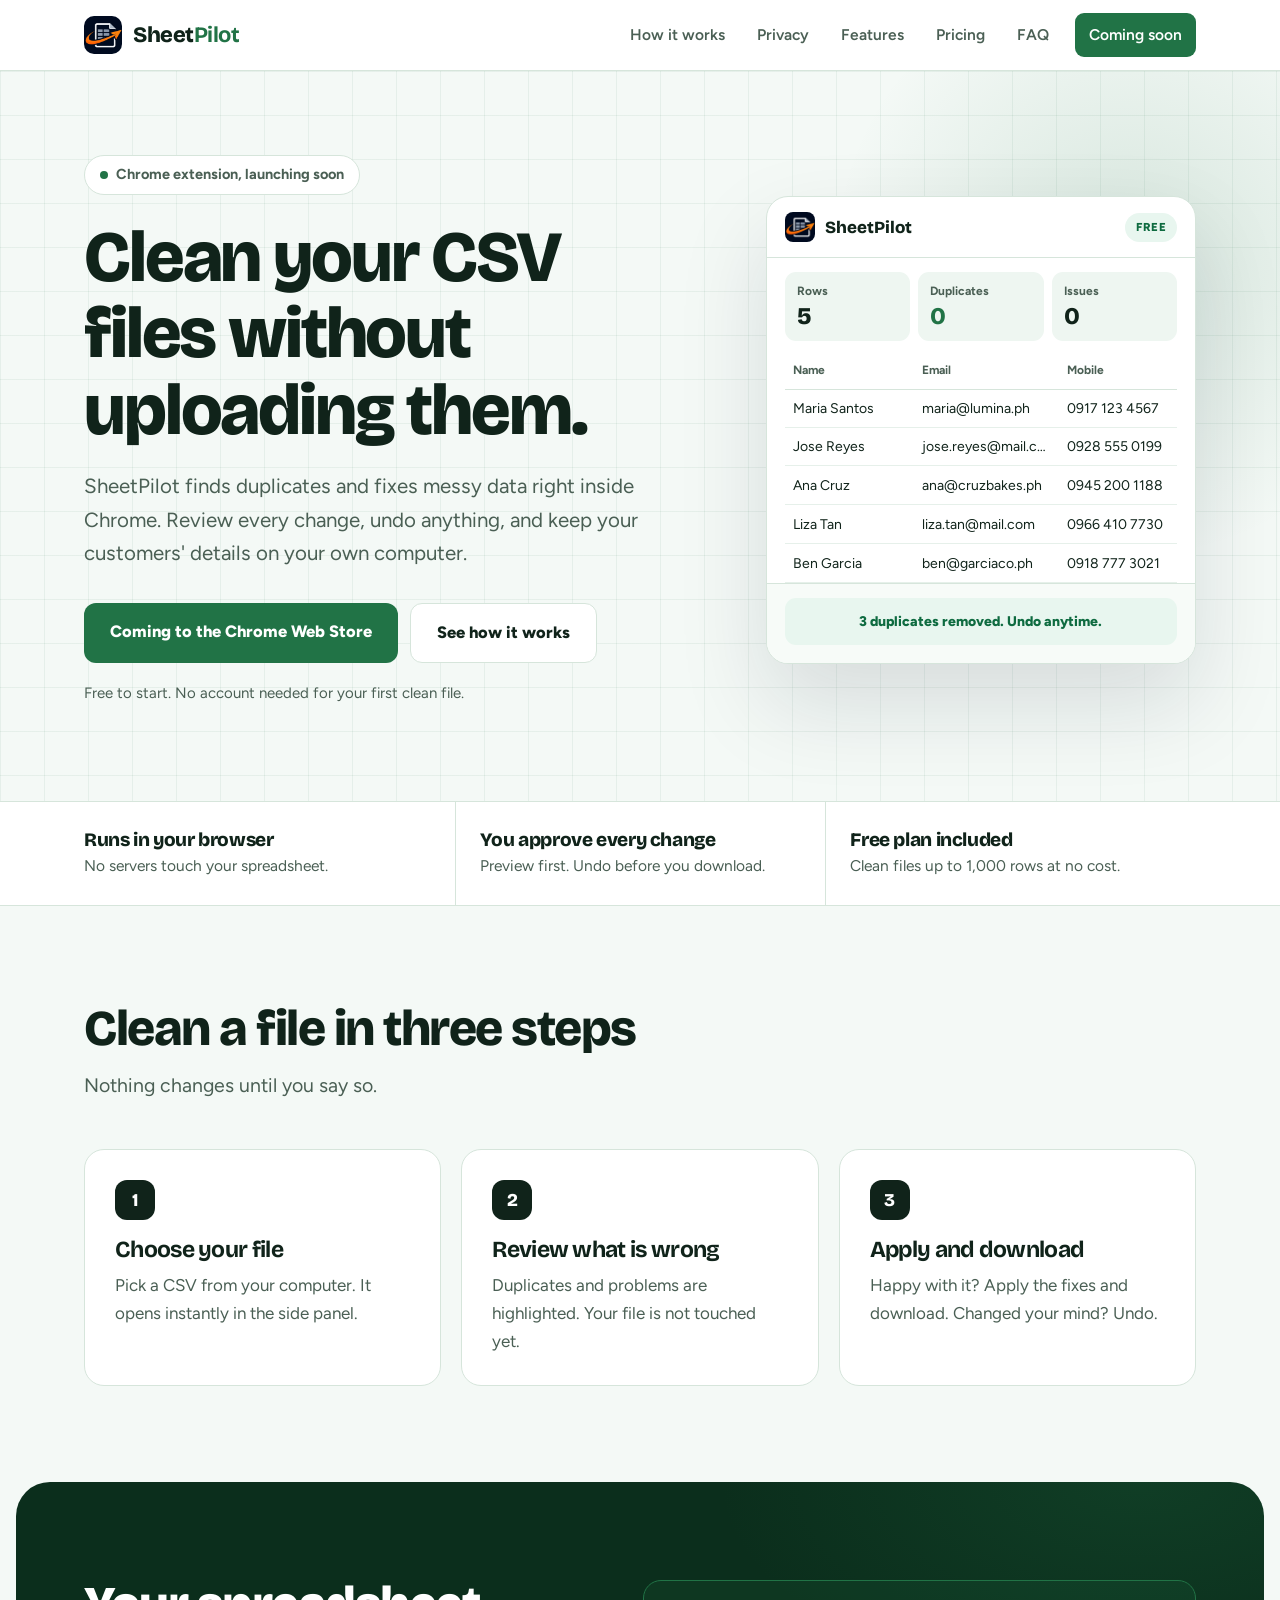
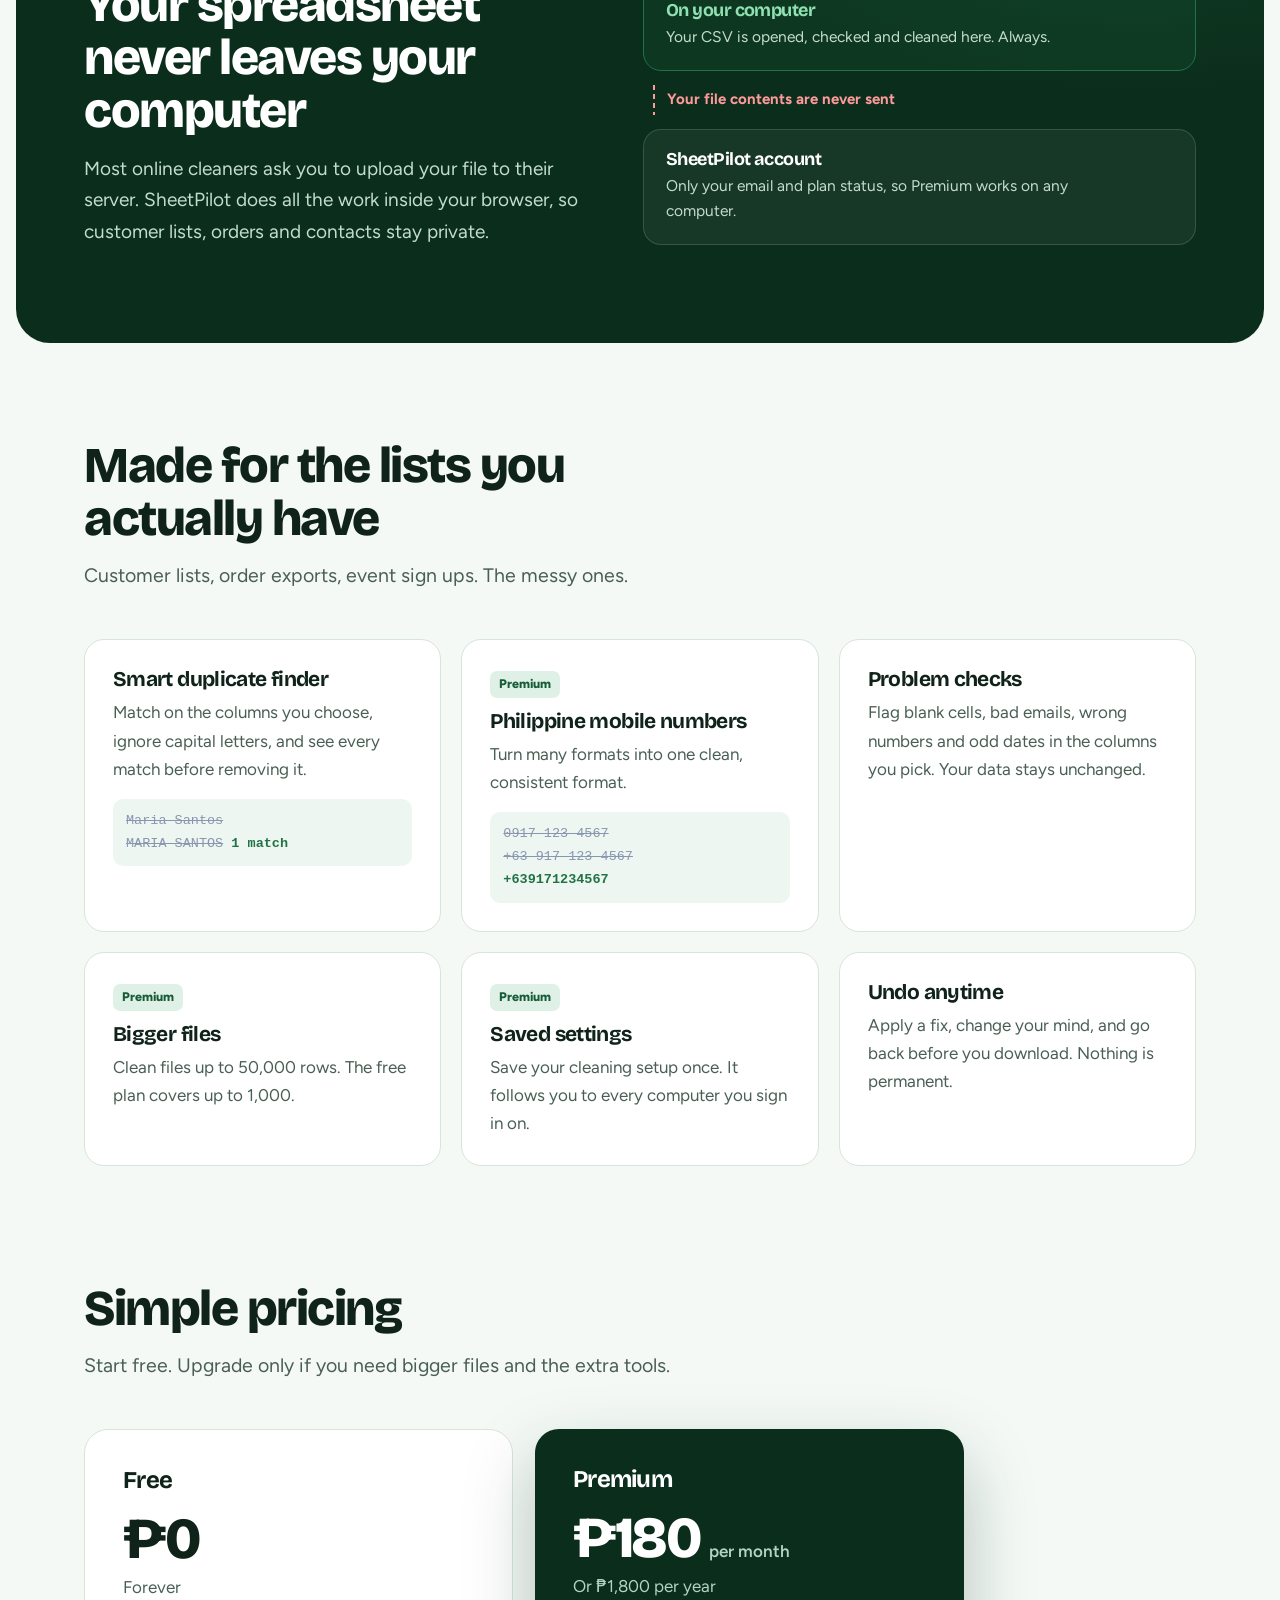
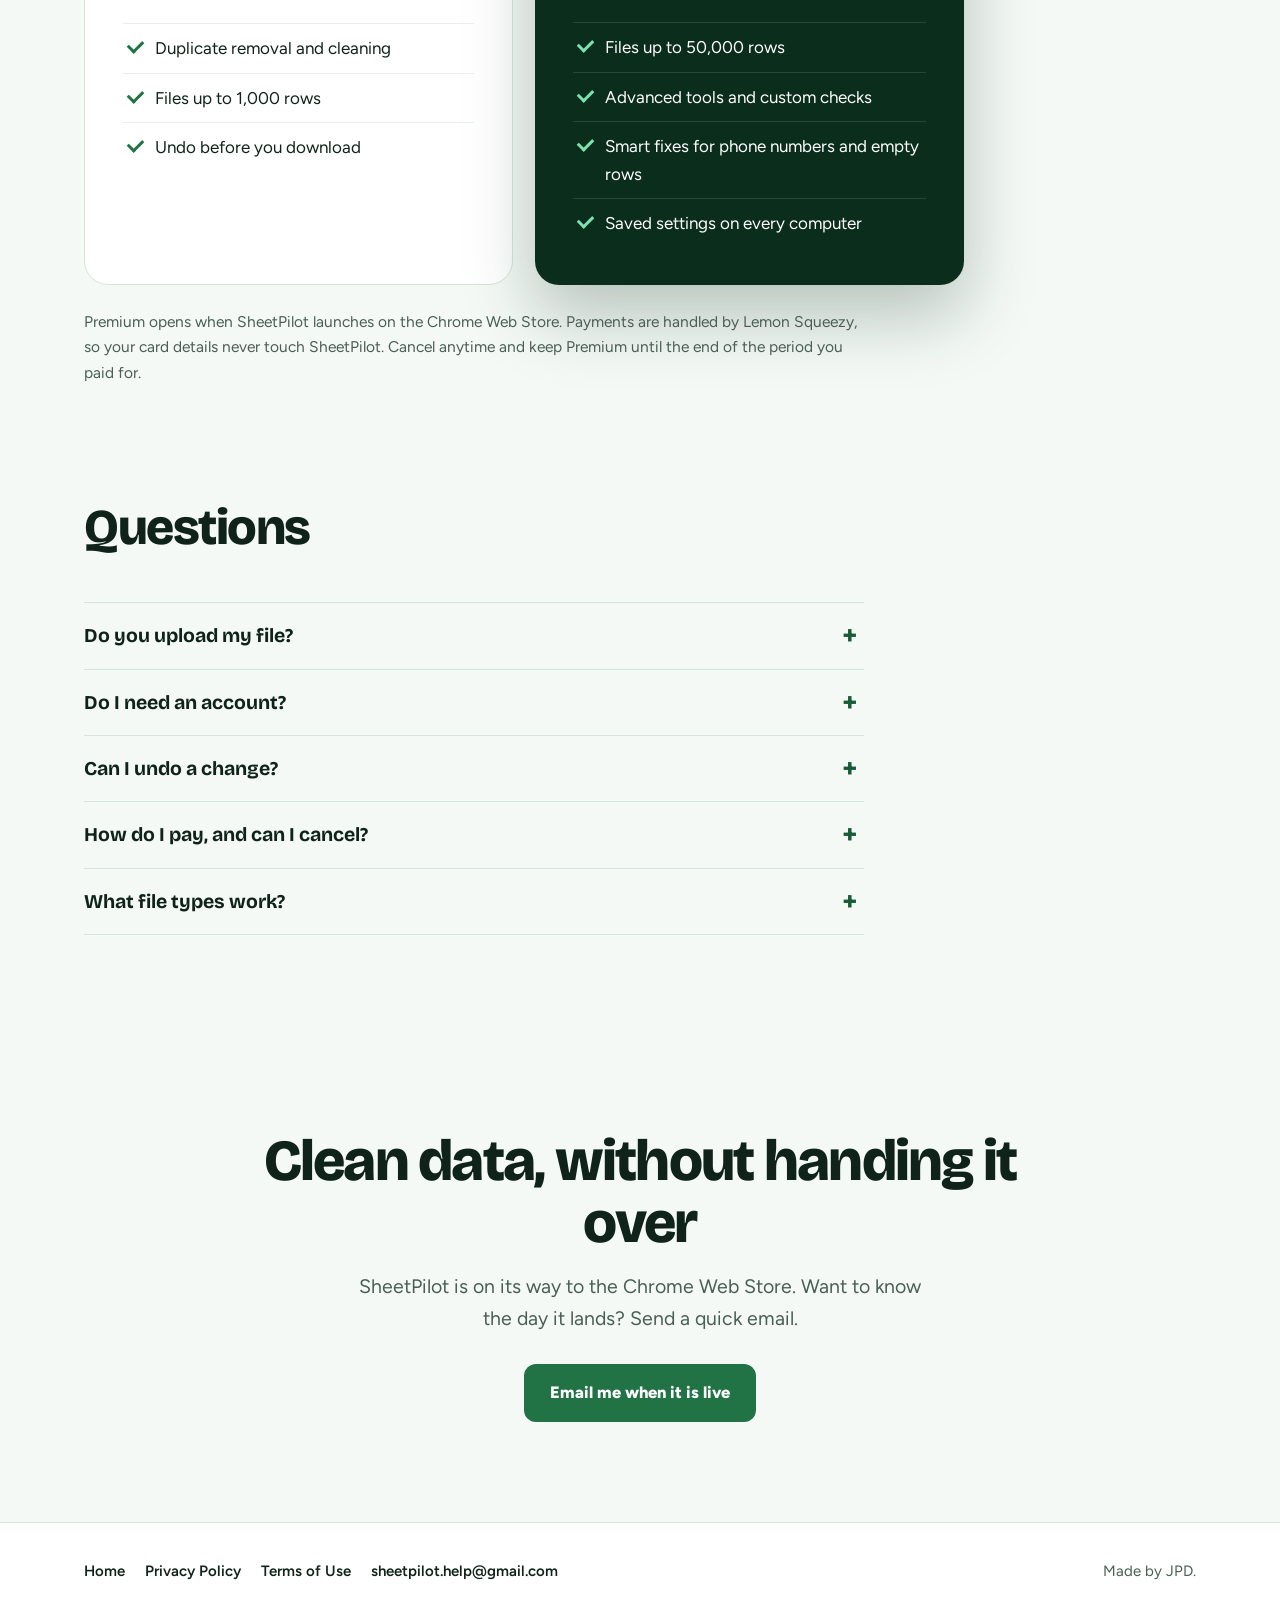
==== index.html @ 616e7ac2 "Add files via upload" ====
<!doctype html><html lang="en"><head><meta charset="utf-8"><meta name="viewport" content="width=device-width,initial-scale=1"><title>SheetPilot: Clean CSV files without uploading them</title><meta name="description" content="SheetPilot is a Chrome extension that removes duplicates and fixes messy CSV data on your own computer. Your file is never uploaded."><meta name="theme-color" content="#f4f9f6"><link rel="icon" href="logo.png"><link rel="preconnect" href="https://fonts.googleapis.com"><link rel="preconnect" href="https://fonts.gstatic.com" crossorigin><link rel="stylesheet" href="https://fonts.googleapis.com/css2?family=Bricolage+Grotesque:opsz,wght@12..96,700;12..96,800&family=Figtree:wght@400;600;700;800&display=swap"><style>
:root{--ink:#10231a;--navy:#0b2e1c;--navy2:#14452b;--orange:#217346;--oink:#185c37;--bg:#f4f9f6;--card:#fff;--line:#d6e5db;--muted:#4a5f54;--ok:#217346;--d:"Bricolage Grotesque",Figtree,system-ui,sans-serif}
*{box-sizing:border-box}html{scroll-behavior:smooth;scroll-padding-top:90px}
body{margin:0;background:var(--bg);color:var(--ink);font:17px/1.65 Figtree,system-ui,"Segoe UI",sans-serif;-webkit-font-smoothing:antialiased}
h1,h2,h3{font-family:var(--d);margin:0;letter-spacing:-.03em;line-height:1.06}
a{color:inherit}.wrap{max-width:1160px;margin:0 auto;padding:0 24px}
:focus-visible{outline:3px solid var(--orange);outline-offset:3px;border-radius:6px}
.skip{position:absolute;left:-999px}.skip:focus{left:12px;top:12px;background:#fff;padding:8px 12px;z-index:99;border-radius:8px}
.nav{position:sticky;top:0;z-index:50;background:#ffffffee;backdrop-filter:blur(12px);border-bottom:1px solid var(--line)}
.nav .wrap{display:flex;align-items:center;justify-content:space-between;height:70px}
.brand{display:flex;align-items:center;gap:11px;text-decoration:none;font:800 22px/1 var(--d);letter-spacing:-.02em}
.brand img{width:38px;height:38px;border-radius:10px}.brand b{color:var(--orange)}.brand span{display:flex}
.links{display:flex;align-items:center;gap:4px}.links a{text-decoration:none;color:var(--muted);font-weight:600;font-size:15.5px;padding:9px 14px;border-radius:9px}.links a:hover{color:var(--ink);background:#eaf4ee}
.links .pill{background:var(--orange);color:#fff;margin-left:8px}.links .pill:hover{background:#185c37;color:#fff}
.burger{display:none;width:44px;height:44px;border:1px solid var(--line);border-radius:11px;background:#fff;cursor:pointer;padding:0}
.burger i{display:block;width:20px;height:2px;background:var(--ink);margin:5px auto;transition:.2s}
.burger[aria-expanded=true] i:nth-child(1){transform:translateY(7px) rotate(45deg)}.burger[aria-expanded=true] i:nth-child(2){opacity:0}.burger[aria-expanded=true] i:nth-child(3){transform:translateY(-7px) rotate(-45deg)}
.btn{display:inline-block;border-radius:12px;padding:15px 26px;font-weight:800;text-decoration:none;font-size:16.5px;border:0;cursor:pointer}
.btn.pri{background:var(--orange);color:#fff}.btn.pri:hover{background:#2a8a56}
.btn.sec{background:#fff;color:var(--ink);border:1.5px solid var(--line)}.btn.sec:hover{border-color:var(--ink)}
.btn.soon{background:var(--orange);color:#fff;cursor:default}

.hero{position:relative;overflow:hidden;padding:84px 0 96px;background:
 linear-gradient(#21734612 1px,transparent 1px) 0 0/44px 44px,linear-gradient(90deg,#21734612 1px,transparent 1px) 0 0/44px 44px,var(--bg)}
.hero:after{content:"";position:absolute;right:-160px;top:-120px;width:620px;height:620px;border-radius:50%;background:radial-gradient(circle,#21734624,transparent 68%)}
.hero .wrap{position:relative;z-index:1;display:grid;grid-template-columns:1.05fr .95fr;gap:56px;align-items:center}
.badge{display:inline-flex;align-items:center;gap:8px;background:#fff;border:1px solid var(--line);border-radius:999px;padding:7px 15px;font-weight:700;font-size:14.5px;color:var(--muted);margin-bottom:24px}
.badge:before{content:"";width:8px;height:8px;border-radius:50%;background:var(--ok)}
.hero h1{font-size:clamp(42px,5.8vw,72px);font-weight:800}
.hero .lead{font-size:20.5px;color:var(--muted);max-width:30em;margin:22px 0 32px}
.cta{display:flex;flex-wrap:wrap;gap:12px}.fine{color:var(--muted);font-size:15px;margin:18px 0 0}

/* side panel mock */
.panel{background:#fff;border:1px solid var(--line);border-radius:22px;box-shadow:0 40px 90px #0c173020,0 2px 0 #fff inset;max-width:430px;margin-left:auto;overflow:hidden;font-size:14px}
.ph{display:flex;align-items:center;justify-content:space-between;padding:15px 18px;border-bottom:1px solid var(--line)}
.ph .b{display:flex;align-items:center;gap:10px;font:800 17px/1 var(--d)}.ph img{width:30px;height:30px;border-radius:8px}
.tag{font-size:11.5px;font-weight:800;background:#e8f6ef;color:#0e6b40;border-radius:999px;padding:5px 11px;letter-spacing:.04em}
.stats{display:grid;grid-template-columns:repeat(3,1fr);gap:8px;padding:14px 18px 6px}
.stat{background:#eef6f1;border-radius:11px;padding:10px 12px}.stat small{display:block;color:var(--muted);font-weight:700;font-size:12px}
.stat strong{display:block;font:800 24px/1.2 var(--d)}
.swap{display:inline-grid}.swap>*{grid-area:1/1}
.swap .a{animation:o 7s ease forwards}.swap .b{animation:n 7s ease forwards;opacity:0}
@keyframes o{0%,62%{opacity:1}70%,100%{opacity:0}}@keyframes n{0%,66%{opacity:0}76%,100%{opacity:1}}
.stat .warn{color:#9a6b00}.stat .good{color:var(--ok)}
.tbl{height:340px;overflow:hidden;padding:6px 18px 0;animation:h 7s ease forwards}@keyframes h{0%,62%{height:340px}100%{height:236px}}
.tbl table{width:100%;border-collapse:collapse;table-layout:fixed}
.tbl th{text-align:left;color:var(--muted);font-size:12px;font-weight:700;padding:8px 8px;border-bottom:1px solid var(--line)}
.tbl th:nth-child(1){width:33%}.tbl th:nth-child(2){width:37%}
.tbl td{height:38px;padding:0 8px;border-bottom:1px solid #e6f0ea;white-space:nowrap;overflow:hidden;text-overflow:ellipsis}
.tbl tr.d td{animation:f 7s ease forwards}
@keyframes f{0%,16%{background:#fff;height:38px}28%,54%{background:#fff1b8;color:#6b5200;height:38px}66%{background:#fff1b8;color:transparent;height:38px}100%{background:#fff;color:transparent;height:0;font-size:0;border-color:transparent}}
.pf{padding:14px 18px 18px;border-top:1px solid var(--line);background:#f7fbf8}
.pf .go{display:grid;width:100%}.pf .go>*{grid-area:1/1;text-align:center;border-radius:11px;padding:12px;font-weight:800}
.pf .a{background:var(--ink);color:#fff;animation:o 7s ease forwards}.pf .b{background:#e8f6ef;color:#0e6b40;opacity:0;animation:n 7s ease forwards}

/* trust strip */
.strip{background:#fff;border-block:1px solid var(--line)}.strip .wrap{display:grid;grid-template-columns:repeat(3,1fr);gap:0}
.strip div.i{padding:26px 24px;border-left:1px solid var(--line)}.strip div.i:first-child{border-left:0;padding-left:0}
.strip b{display:block;font:800 19px var(--d);letter-spacing:-.02em}.strip span{color:var(--muted);font-size:15.5px}

section{padding:96px 0}.head{max-width:660px;margin-bottom:48px}.head h2{font-size:clamp(32px,4.3vw,50px);font-weight:800}.head p{color:var(--muted);font-size:19.5px;margin:14px 0 0}

.steps{display:grid;grid-template-columns:repeat(3,1fr);gap:20px;padding:0;margin:0;list-style:none;counter-reset:s}
.steps li{background:#fff;border:1px solid var(--line);border-radius:20px;padding:30px;counter-increment:s}
.steps li:before{content:counter(s);display:grid;place-items:center;width:40px;height:40px;border-radius:12px;background:var(--ink);color:#fff;font:800 18px var(--d);margin-bottom:18px}
.steps h3{font-size:23px;margin-bottom:8px}.steps p{margin:0;color:var(--muted)}

/* privacy */
.dark{background:var(--navy);color:#fff;border-radius:34px;margin:0 16px;position:relative;overflow:hidden}
.dark:before{content:"";position:absolute;inset:0;background:radial-gradient(600px 300px at 90% 0,#2173463a,transparent 70%)}
.dark .wrap{position:relative;display:grid;grid-template-columns:1fr 1.1fr;gap:56px;align-items:center}
.dark h2{font-size:clamp(32px,4.3vw,50px);font-weight:800}.dark p{color:#c3dccd;font-size:19px;margin:16px 0 0;max-width:28em}
.diag{display:grid;gap:14px}.box{border-radius:18px;padding:20px 22px;border:1px solid #ffffff24;background:#ffffff0d}
.box h3{font-size:18px;margin-bottom:4px}.box p{font-size:15.5px;margin:0;color:#c3dccd}.box.you{border-color:var(--orange);background:#21734622}
.box.you h3{color:#8fe0b2}.arrow{display:flex;align-items:center;gap:12px;padding:0 10px;color:#a3c9b2;font-weight:700;font-size:15px}
.arrow:before{content:"";flex:none;width:2px;height:30px;background:repeating-linear-gradient(#a3c9b2 0 5px,transparent 5px 9px)}
.arrow.no{color:#ff9a9a}.arrow.no:before{background:repeating-linear-gradient(#ff9a9a 0 5px,transparent 5px 9px)}
.arrow.yes{color:#7de0ae}.arrow.yes:before{background:#7de0ae}

/* features */
.grid{display:grid;grid-template-columns:repeat(3,1fr);gap:20px}
.card{background:#fff;border:1px solid var(--line);border-radius:20px;padding:28px}.card h3{font-size:21px;margin:0 0 8px}.card p{margin:0;color:var(--muted)}
.chip{display:inline-block;font-size:12.5px;font-weight:800;background:#dff1e6;color:var(--oink);border-radius:7px;padding:3px 9px;margin-bottom:12px}
.ba{font-family:ui-monospace,Consolas,monospace;font-size:13.5px;background:#eef6f1;border-radius:10px;padding:11px 13px;margin-top:16px;line-height:1.7}.ba s{color:#8a96b0}.ba b{color:var(--ok)}

/* pricing */
.plans{display:grid;grid-template-columns:1fr 1fr;gap:22px;max-width:880px}
.plan{border-radius:24px;padding:38px;border:1px solid var(--line);background:#fff}
.plan h3{font-size:24px}.price{font:800 58px/1.1 var(--d);letter-spacing:-.04em;margin:14px 0 2px}.price small{font:600 17px Figtree;letter-spacing:0;color:var(--muted)}
.plan .alt{color:var(--muted);margin:0 0 22px}.plan ul{list-style:none;padding:0;margin:0}
.plan li{padding:10px 0 10px 32px;position:relative;border-top:1px solid #e6f0ea}.plan li:before{content:"";position:absolute;left:5px;top:16px;width:12px;height:7px;border-left:3px solid var(--ok);border-bottom:3px solid var(--ok);transform:rotate(-45deg)}
.plan.pro{background:var(--navy);color:#fff;border:0;box-shadow:0 30px 70px #0b2e1c44}.plan.pro .alt,.plan.pro .price small{color:#b4d3c0}.plan.pro li{border-color:#ffffff1f}.plan.pro li:before{border-color:#7de0ae}
.note{margin:24px 0 0;color:var(--muted);font-size:15.5px;max-width:50em}

.faq{max-width:780px}.faq details{border-top:1px solid var(--line)}.faq details:last-child{border-bottom:1px solid var(--line)}
.faq summary{cursor:pointer;font:700 19.5px/1.3 var(--d);padding:20px 40px 20px 0;list-style:none;position:relative}.faq summary::-webkit-details-marker{display:none}
.faq summary:after{content:"+";position:absolute;right:6px;top:13px;font-size:30px;color:var(--oink);transition:.2s}.faq details[open] summary:after{transform:rotate(45deg)}
.faq p{margin:0 0 22px;color:var(--muted);max-width:42em}

.end{text-align:center;padding:100px 0}.end h2{font-size:clamp(34px,5vw,58px);font-weight:800;max-width:13em;margin:0 auto 16px}.end p{color:var(--muted);font-size:19.5px;max-width:30em;margin:0 auto 30px}.end .cta{justify-content:center}
footer{border-top:1px solid var(--line);background:#fff;padding:36px 0;font-size:15px;color:var(--muted)}
footer .wrap{display:flex;flex-wrap:wrap;gap:18px;justify-content:space-between}footer a{margin-right:20px;text-decoration:none;color:var(--ink);font-weight:600}footer a:hover{text-decoration:underline}footer p{margin:0}

.doc{background:#fff;padding:64px 0 96px}.doc .wrap{max-width:780px}.doc h1{font-size:clamp(34px,5vw,50px);font-weight:800;margin-bottom:6px}.doc .when{color:var(--muted);margin:0 0 28px}
.doc h2{font-size:24px;margin:38px 0 8px}.doc p,.doc li{color:#34415e}.doc li{margin:6px 0}.doc a{color:var(--oink);font-weight:700}

@media(max-width:920px){
 .hero{padding:48px 0 64px}.hero .wrap,.dark .wrap{grid-template-columns:1fr;gap:42px}.panel{margin:0 auto;max-width:460px}
 .strip .wrap{grid-template-columns:1fr}.strip div.i{border-left:0;border-top:1px solid var(--line);padding:18px 0}.strip div.i:first-child{border-top:0}
 .steps,.grid,.plans{grid-template-columns:1fr}section{padding:68px 0}.dark{margin:0 10px;border-radius:26px}
 .burger{display:block}.links{display:none;position:absolute;left:0;right:0;top:70px;background:#fff;border-bottom:1px solid var(--line);flex-direction:column;align-items:stretch;padding:10px 24px 20px;gap:2px}
 .links.open{display:flex}.links a{padding:14px 10px;font-size:17px}.links .pill{margin:8px 0 0;text-align:center}
}
@media(prefers-reduced-motion:reduce){.tbl{animation:none;height:236px}.swap .a,.swap .b,.pf .a,.pf .b,.tbl tr.d td{animation:none}.tbl tr.d{display:none}.swap .a,.pf .a{opacity:0}.swap .b,.pf .b{opacity:1}html{scroll-behavior:auto}}
</style></head><body><a class="skip" href="#main">Skip to content</a><header class="nav"><div class="wrap"><a class="brand" href="index.html"><img src="logo.png" alt="" width="38" height="38"><span>Sheet<b>Pilot</b></span></a><button class="burger" aria-label="Menu" aria-expanded="false" aria-controls="links"><i></i><i></i><i></i></button><nav class="links" id="links" aria-label="Main"><a href="index.html#how">How it works</a><a href="index.html#privacy">Privacy</a><a href="index.html#features">Features</a><a href="index.html#pricing">Pricing</a><a href="index.html#faq">FAQ</a><a class="pill" href="index.html#get">Coming soon</a></nav></div></header><main id="main">
<section class="hero" style="padding-bottom:96px"><div class="wrap"><div>
<div class="badge">Chrome extension, launching soon</div>
<h1>Clean your CSV files without uploading them.</h1>
<p class="lead">SheetPilot finds duplicates and fixes messy data right inside Chrome. Review every change, undo anything, and keep your customers' details on your own computer.</p>
<div class="cta" id="get"><span class="btn soon" role="note">Coming to the Chrome Web Store</span><a class="btn sec" href="#how">See how it works</a></div>
<p class="fine">Free to start. No account needed for your first clean file.</p></div>
<div class="panel" role="img" aria-label="The SheetPilot side panel finding 3 duplicate rows, highlighting them, and removing them"><div class="ph"><div class="b"><img src="logo.png" alt="" width="30" height="30">SheetPilot</div><span class="tag">FREE</span></div>
<div class="stats"><div class="stat"><small>Rows</small><strong><span class="swap"><span class="a">8</span><span class="b">5</span></span></strong></div><div class="stat"><small>Duplicates</small><strong><span class="swap"><span class="a warn">3</span><span class="b good">0</span></span></strong></div><div class="stat"><small>Issues</small><strong>0</strong></div></div>
<div class="tbl"><table><thead><tr><th>Name</th><th>Email</th><th>Mobile</th></tr></thead><tbody><tr><td>Maria Santos</td><td>maria@lumina.ph</td><td>0917 123 4567</td></tr><tr><td>Jose Reyes</td><td>jose.reyes@mail.com</td><td>0928 555 0199</td></tr><tr class=d><td>Maria Santos</td><td>maria@lumina.ph</td><td>0917 123 4567</td></tr><tr><td>Ana Cruz</td><td>ana@cruzbakes.ph</td><td>0945 200 1188</td></tr><tr class=d><td>JOSE REYES</td><td>Jose.Reyes@mail.com</td><td>0928 555 0199</td></tr><tr><td>Liza Tan</td><td>liza.tan@mail.com</td><td>0966 410 7730</td></tr><tr class=d><td>Ana Cruz</td><td>ana@cruzbakes.ph</td><td>0945 200 1188</td></tr><tr><td>Ben Garcia</td><td>ben@garciaco.ph</td><td>0918 777 3021</td></tr></tbody></table></div>
<div class="pf"><div class="go"><span class="a">Review and remove 3 duplicates</span><span class="b">3 duplicates removed. Undo anytime.</span></div></div></div>
</div></section>

<div class="strip"><div class="wrap"><div class="i"><b>Runs in your browser</b><span>No servers touch your spreadsheet.</span></div><div class="i"><b>You approve every change</b><span>Preview first. Undo before you download.</span></div><div class="i"><b>Free plan included</b><span>Clean files up to 1,000 rows at no cost.</span></div></div></div>

<section id="how"><div class="wrap"><div class="head"><h2>Clean a file in three steps</h2><p>Nothing changes until you say so.</p></div>
<ol class="steps"><li><h3>Choose your file</h3><p>Pick a CSV from your computer. It opens instantly in the side panel.</p></li><li><h3>Review what is wrong</h3><p>Duplicates and problems are highlighted. Your file is not touched yet.</p></li><li><h3>Apply and download</h3><p>Happy with it? Apply the fixes and download. Changed your mind? Undo.</p></li></ol></div></section>

<section class="dark" id="privacy"><div class="wrap"><div><h2>Your spreadsheet never leaves your computer</h2><p>Most online cleaners ask you to upload your file to their server. SheetPilot does all the work inside your browser, so customer lists, orders and contacts stay private.</p></div>
<div class="diag"><div class="box you"><h3>On your computer</h3><p>Your CSV is opened, checked and cleaned here. Always.</p></div><div class="arrow no">Your file contents are never sent</div><div class="box"><h3>SheetPilot account</h3><p>Only your email and plan status, so Premium works on any computer.</p></div></div></div></section>

<section id="features"><div class="wrap"><div class="head"><h2>Made for the lists you actually have</h2><p>Customer lists, order exports, event sign ups. The messy ones.</p></div>
<div class="grid"><div class="card"><h3>Smart duplicate finder</h3><p>Match on the columns you choose, ignore capital letters, and see every match before removing it.</p><div class="ba"><s>Maria Santos</s><br><s>MARIA SANTOS</s> <b>1 match</b></div></div>
<div class="card"><span class="chip">Premium</span><h3>Philippine mobile numbers</h3><p>Turn many formats into one clean, consistent format.</p><div class="ba"><s>0917 123 4567</s><br><s>+63 917 123 4567</s><br><b>+639171234567</b></div></div>
<div class="card"><h3>Problem checks</h3><p>Flag blank cells, bad emails, wrong numbers and odd dates in the columns you pick. Your data stays unchanged.</p></div>
<div class="card"><span class="chip">Premium</span><h3>Bigger files</h3><p>Clean files up to 50,000 rows. The free plan covers up to 1,000.</p></div>
<div class="card"><span class="chip">Premium</span><h3>Saved settings</h3><p>Save your cleaning setup once. It follows you to every computer you sign in on.</p></div>
<div class="card"><h3>Undo anytime</h3><p>Apply a fix, change your mind, and go back before you download. Nothing is permanent.</p></div></div></div></section>

<section id="pricing" style="padding-top:20px"><div class="wrap"><div class="head"><h2>Simple pricing</h2><p>Start free. Upgrade only if you need bigger files and the extra tools.</p></div>
<div class="plans"><div class="plan"><h3>Free</h3><div class="price">₱0</div><p class="alt">Forever</p><ul><li>Duplicate removal and cleaning</li><li>Files up to 1,000 rows</li><li>Undo before you download</li></ul></div>
<div class="plan pro"><h3>Premium</h3><div class="price">₱180 <small>per month</small></div><p class="alt">Or ₱1,800 per year</p><ul><li>Files up to 50,000 rows</li><li>Advanced tools and custom checks</li><li>Smart fixes for phone numbers and empty rows</li><li>Saved settings on every computer</li></ul></div></div>
<p class="note">Premium opens when SheetPilot launches on the Chrome Web Store. Payments are handled by Lemon Squeezy, so your card details never touch SheetPilot. Cancel anytime and keep Premium until the end of the period you paid for.</p></div></section>

<section id="faq" style="padding-top:20px"><div class="wrap"><div class="head"><h2>Questions</h2></div><div class="faq">
<details><summary>Do you upload my file?</summary><p>No. Your CSV is opened and cleaned inside your browser. We only store your email and plan status.</p></details>
<details><summary>Do I need an account?</summary><p>Not for the free plan. You only sign in, with a code sent to your email, when you want Premium.</p></details>
<details><summary>Can I undo a change?</summary><p>Yes. You review changes first, and you can undo before you download.</p></details>
<details><summary>How do I pay, and can I cancel?</summary><p>Payments go through Lemon Squeezy. Cancel anytime and keep Premium until your paid period ends.</p></details>
<details><summary>What file types work?</summary><p>CSV files. Excel files can be saved as CSV first from Excel or Google Sheets.</p></details></div></div></section>

<section class="end"><div class="wrap"><h2>Clean data, without handing it over</h2><p>SheetPilot is on its way to the Chrome Web Store. Want to know the day it lands? Send a quick email.</p><div class="cta"><a class="btn pri" href="mailto:sheetpilot.help@gmail.com?subject=Tell%20me%20when%20SheetPilot%20is%20live">Email me when it is live</a></div></div></section></main><footer><div class="wrap"><div><a href="index.html">Home</a><a href="privacy.html">Privacy Policy</a><a href="terms.html">Terms of Use</a><a href="mailto:sheetpilot.help@gmail.com">sheetpilot.help@gmail.com</a></div><p>Made by JPD.</p></div></footer><script>const b=document.querySelector('.burger'),l=document.querySelector('.links');if(b&&l){const c=()=>{l.classList.remove('open');b.setAttribute('aria-expanded','false')};b.addEventListener('click',()=>{const o=l.classList.toggle('open');b.setAttribute('aria-expanded',o)});l.addEventListener('click',e=>{if(e.target.tagName==='A')c()});document.addEventListener('keydown',e=>{if(e.key==='Escape')c()})}</script></body></html>
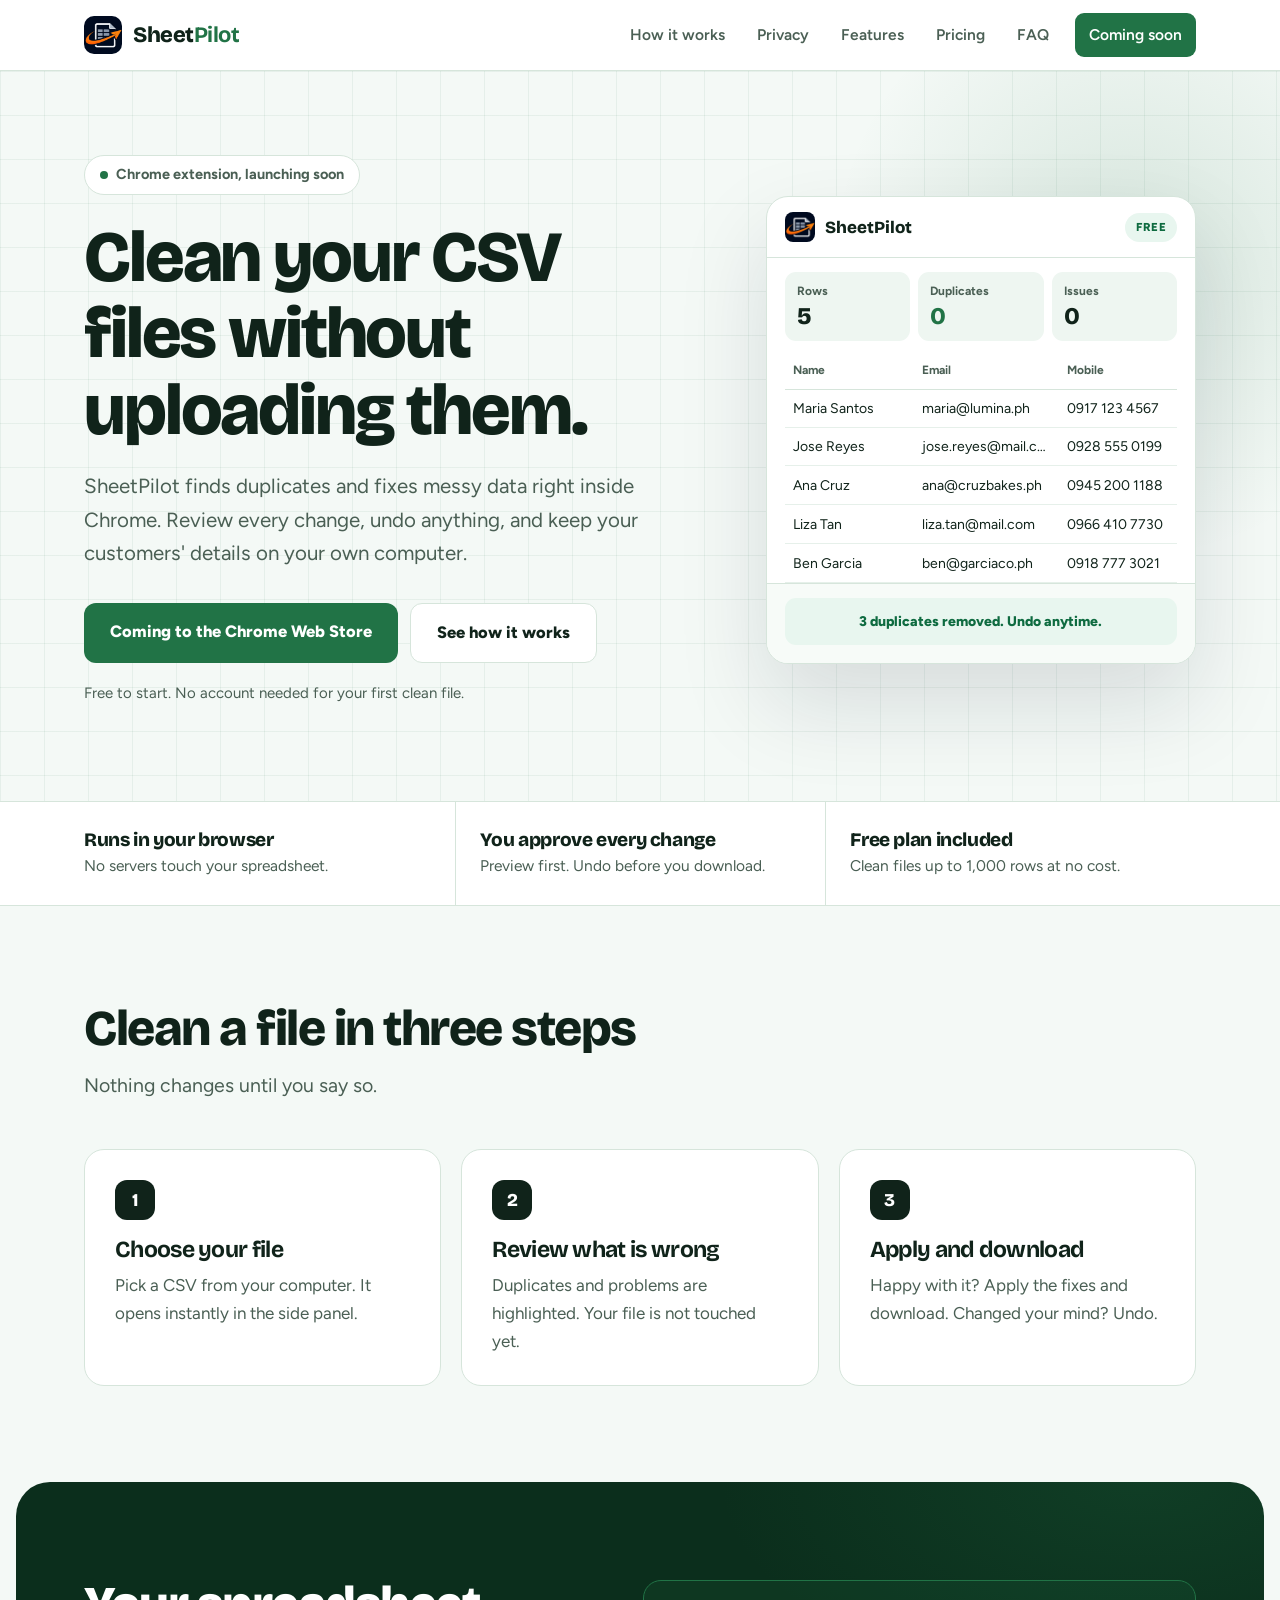
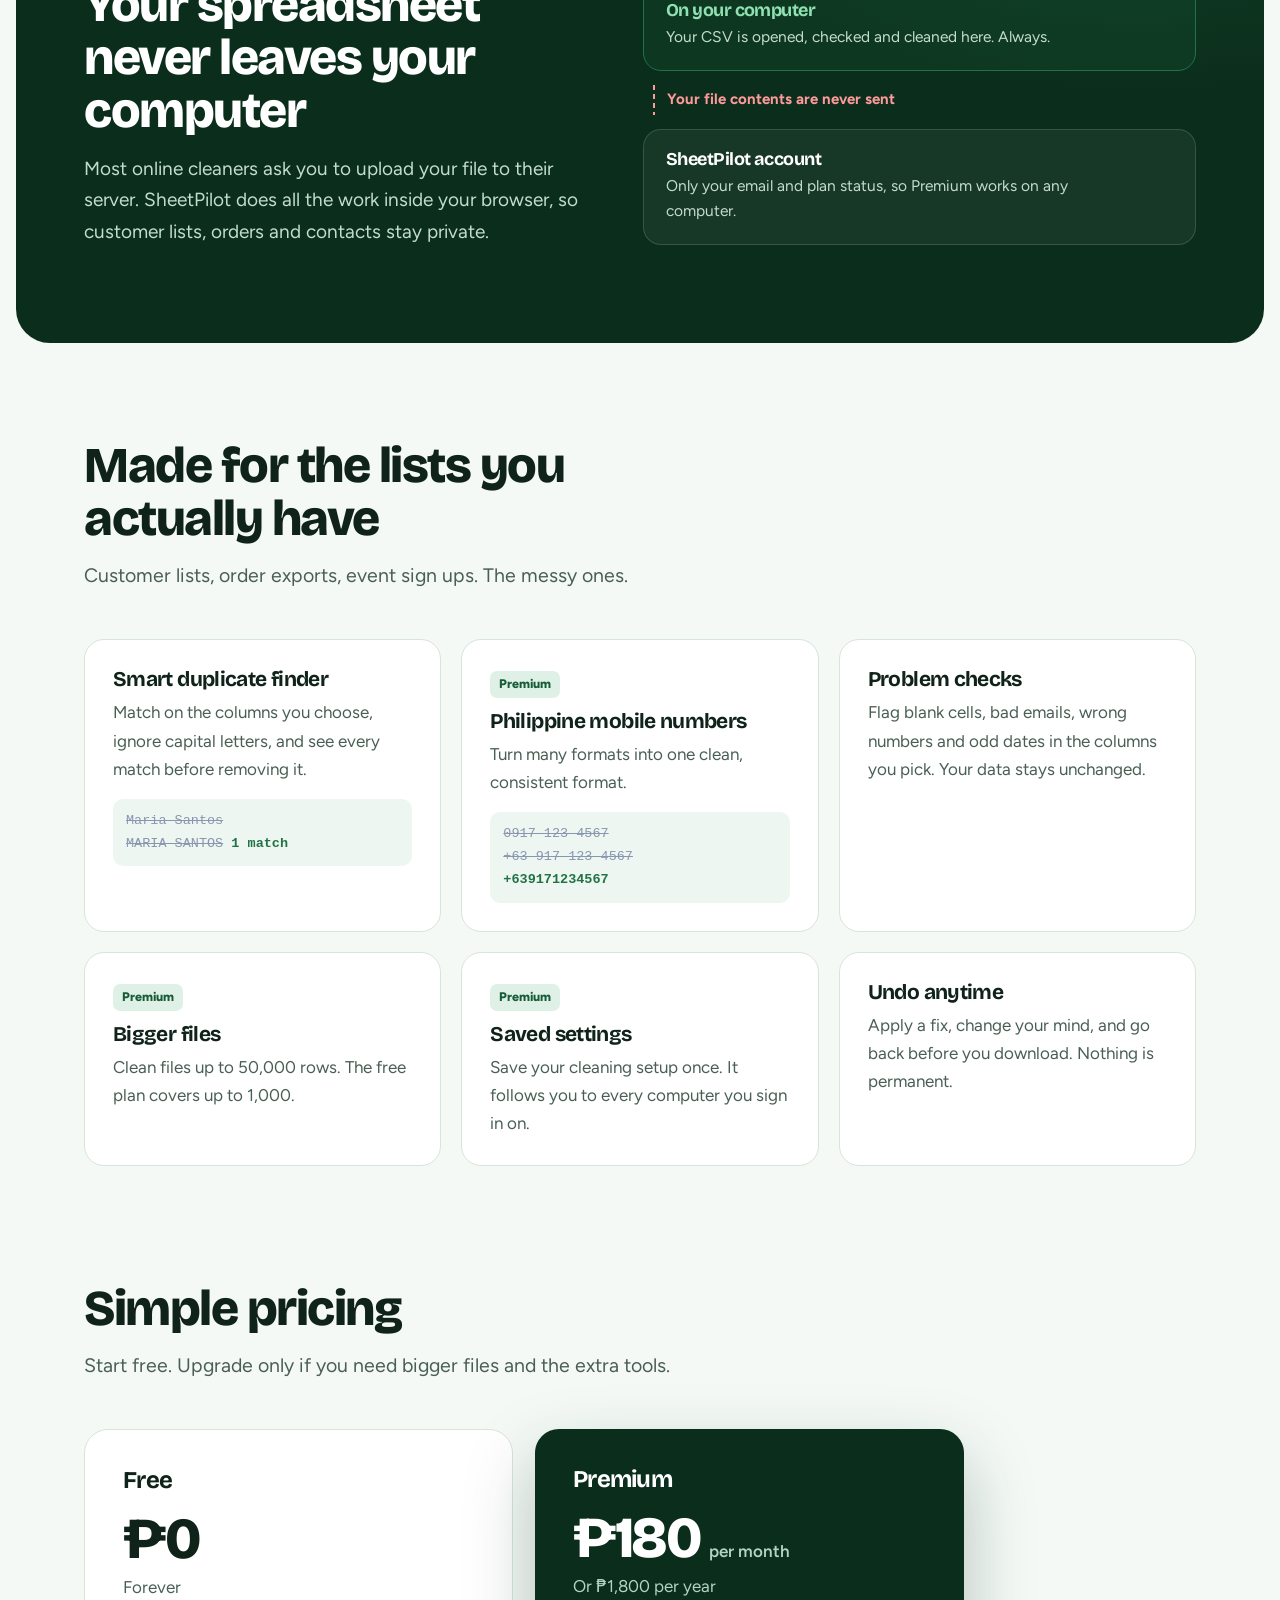
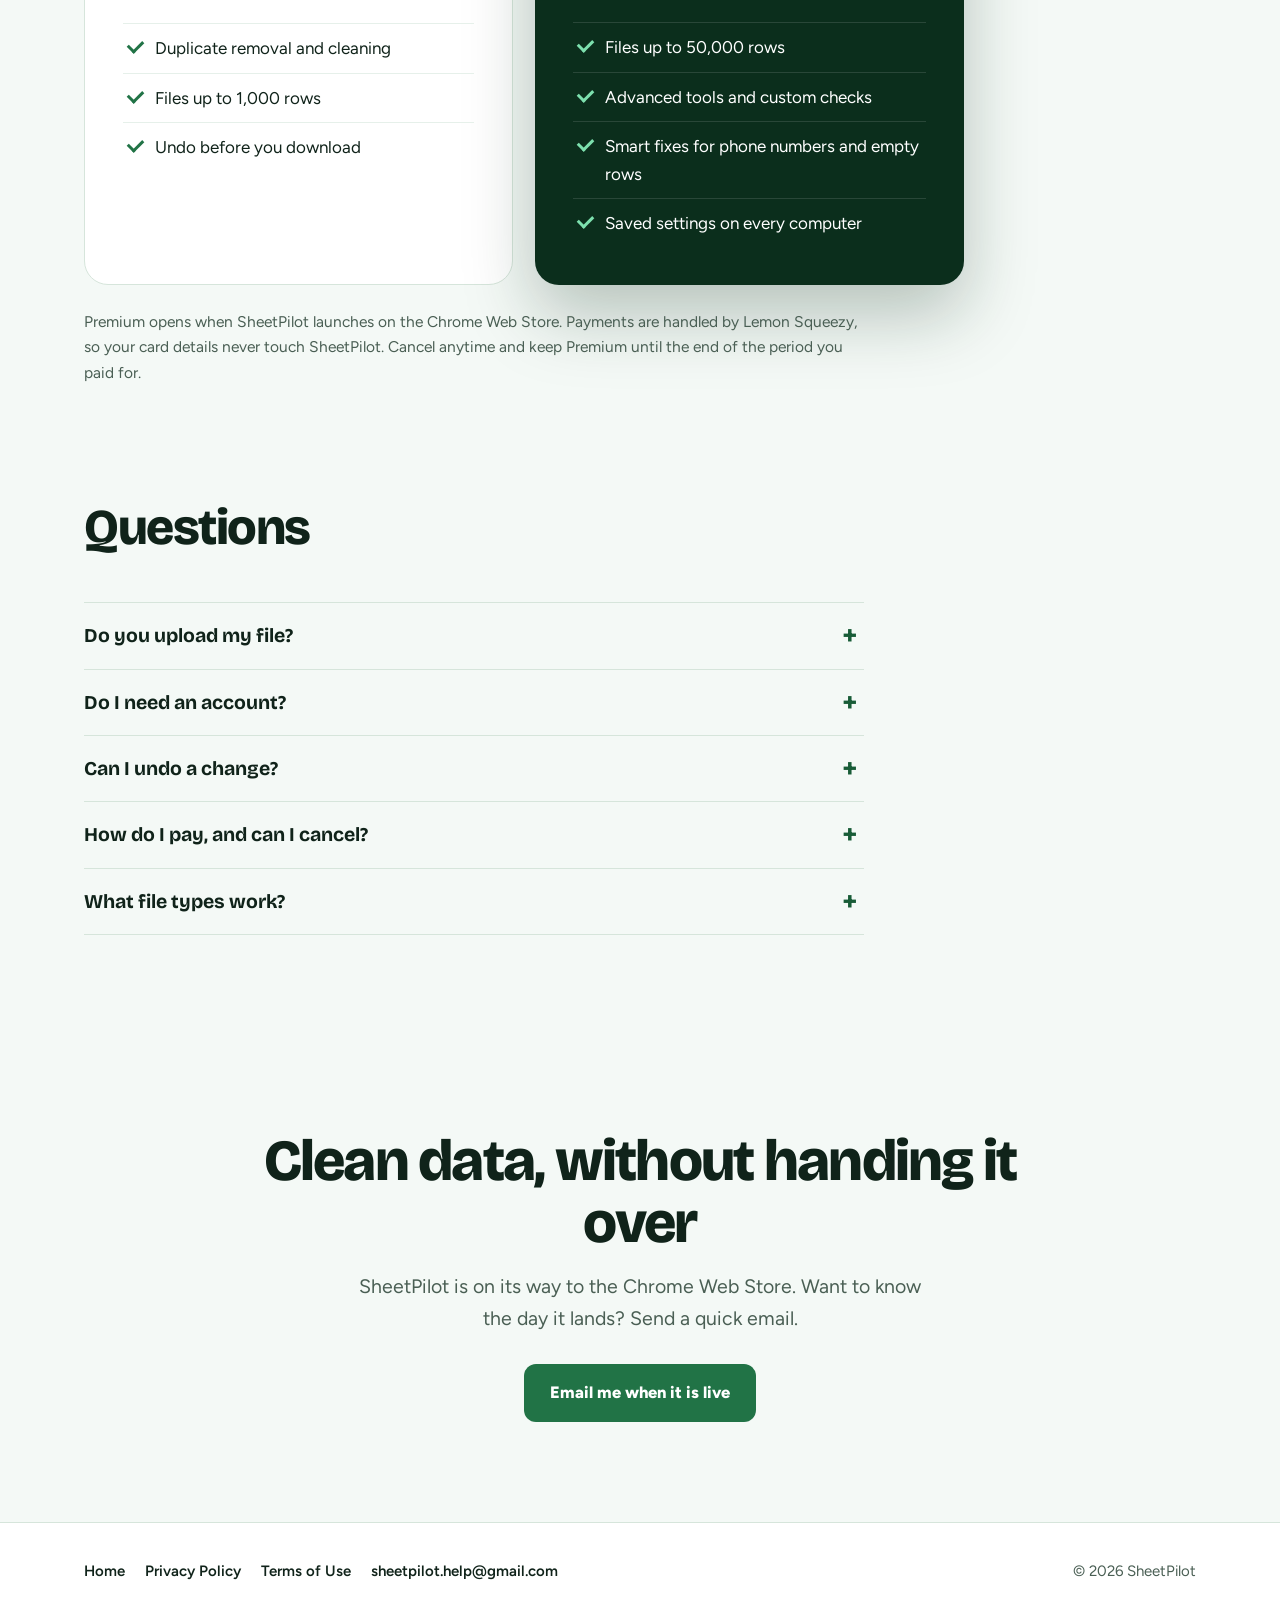
==== commit 60fe5bff: "Add files via upload" ====
--- a/index.html
+++ b/index.html
@@ -153,4 +153,4 @@
 <details><summary>How do I pay, and can I cancel?</summary><p>Payments go through Lemon Squeezy. Cancel anytime and keep Premium until your paid period ends.</p></details>
 <details><summary>What file types work?</summary><p>CSV files. Excel files can be saved as CSV first from Excel or Google Sheets.</p></details></div></div></section>
 
-<section class="end"><div class="wrap"><h2>Clean data, without handing it over</h2><p>SheetPilot is on its way to the Chrome Web Store. Want to know the day it lands? Send a quick email.</p><div class="cta"><a class="btn pri" href="mailto:sheetpilot.help@gmail.com?subject=Tell%20me%20when%20SheetPilot%20is%20live">Email me when it is live</a></div></div></section></main><footer><div class="wrap"><div><a href="index.html">Home</a><a href="privacy.html">Privacy Policy</a><a href="terms.html">Terms of Use</a><a href="mailto:sheetpilot.help@gmail.com">sheetpilot.help@gmail.com</a></div><p>Made by JPD.</p></div></footer><script>const b=document.querySelector('.burger'),l=document.querySelector('.links');if(b&&l){const c=()=>{l.classList.remove('open');b.setAttribute('aria-expanded','false')};b.addEventListener('click',()=>{const o=l.classList.toggle('open');b.setAttribute('aria-expanded',o)});l.addEventListener('click',e=>{if(e.target.tagName==='A')c()});document.addEventListener('keydown',e=>{if(e.key==='Escape')c()})}</script></body></html>+<section class="end"><div class="wrap"><h2>Clean data, without handing it over</h2><p>SheetPilot is on its way to the Chrome Web Store. Want to know the day it lands? Send a quick email.</p><div class="cta"><a class="btn pri" href="mailto:sheetpilot.help@gmail.com?subject=Tell%20me%20when%20SheetPilot%20is%20live">Email me when it is live</a></div></div></section></main><footer><div class="wrap"><div><a href="index.html">Home</a><a href="privacy.html">Privacy Policy</a><a href="terms.html">Terms of Use</a><a href="mailto:sheetpilot.help@gmail.com">sheetpilot.help@gmail.com</a></div><p>© 2026 SheetPilot</p></div></footer><script>const b=document.querySelector('.burger'),l=document.querySelector('.links');if(b&&l){const c=()=>{l.classList.remove('open');b.setAttribute('aria-expanded','false')};b.addEventListener('click',()=>{const o=l.classList.toggle('open');b.setAttribute('aria-expanded',o)});l.addEventListener('click',e=>{if(e.target.tagName==='A')c()});document.addEventListener('keydown',e=>{if(e.key==='Escape')c()})}</script></body></html>
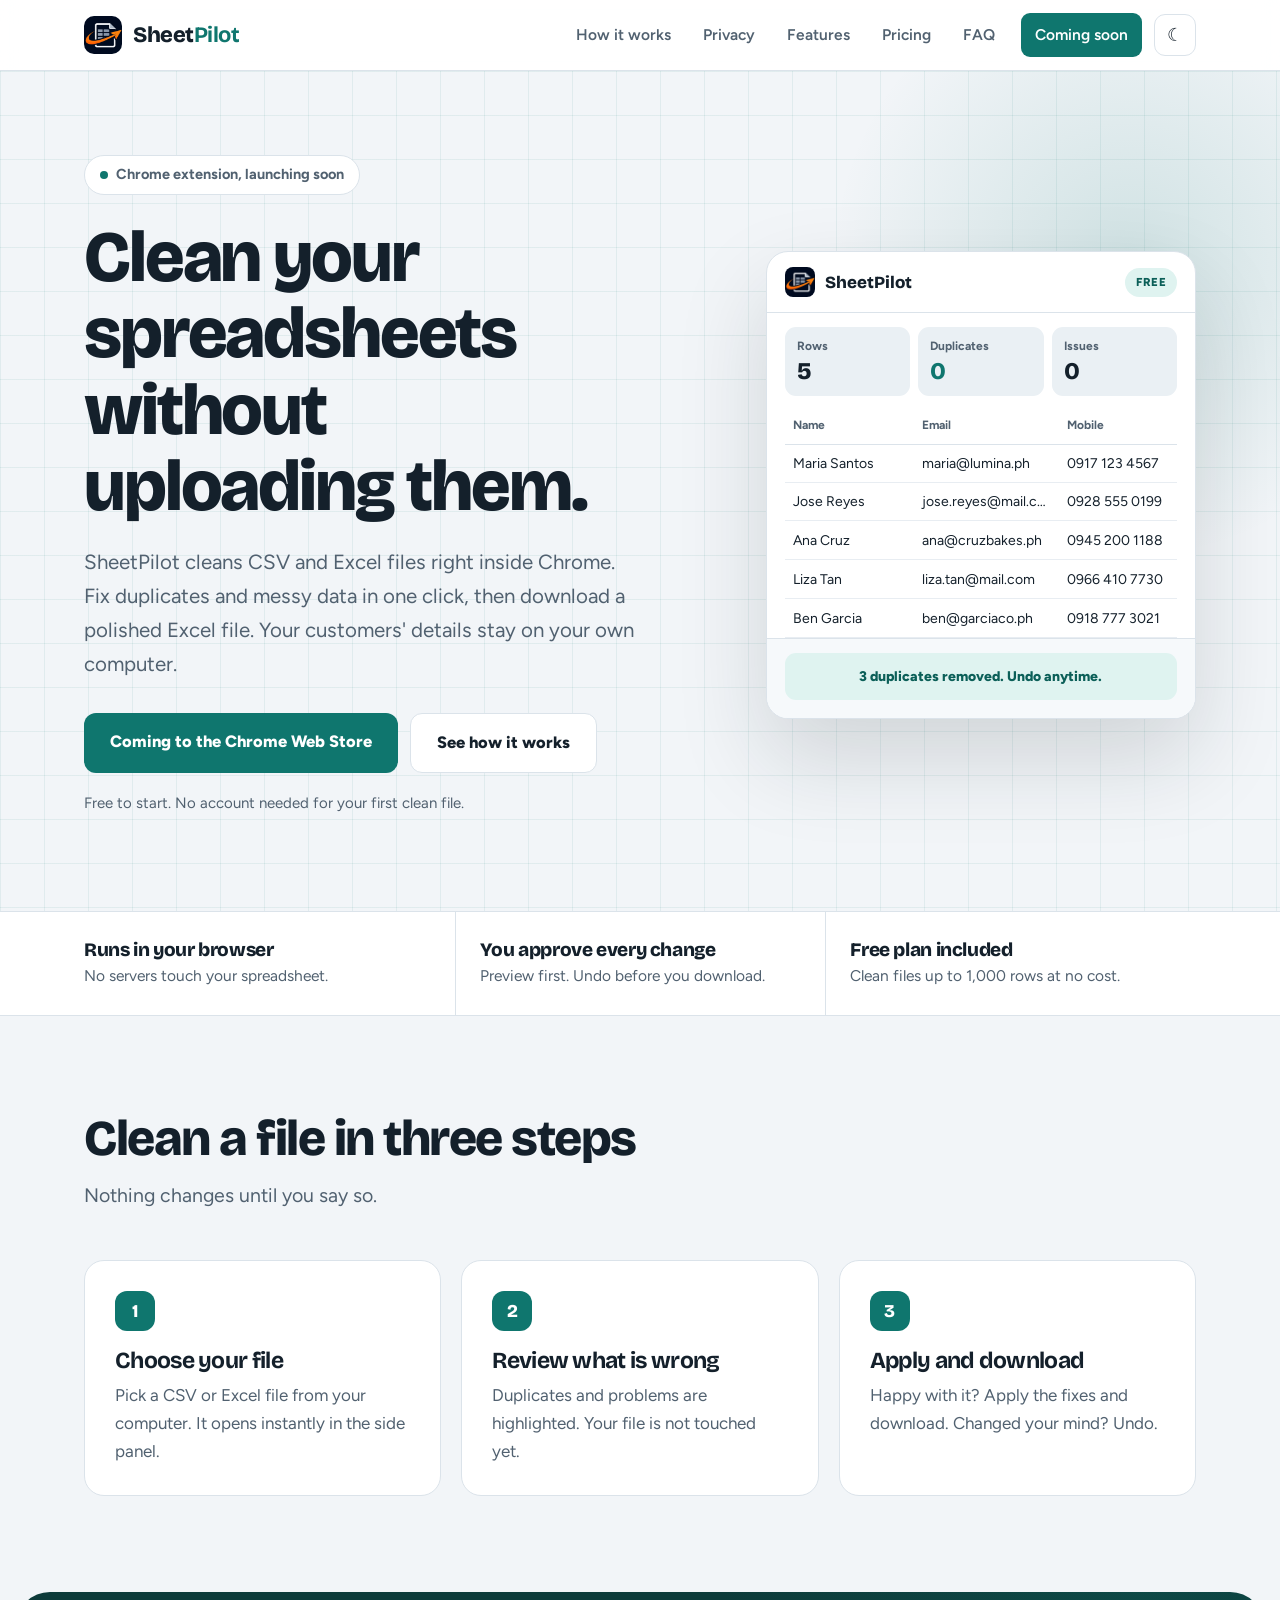
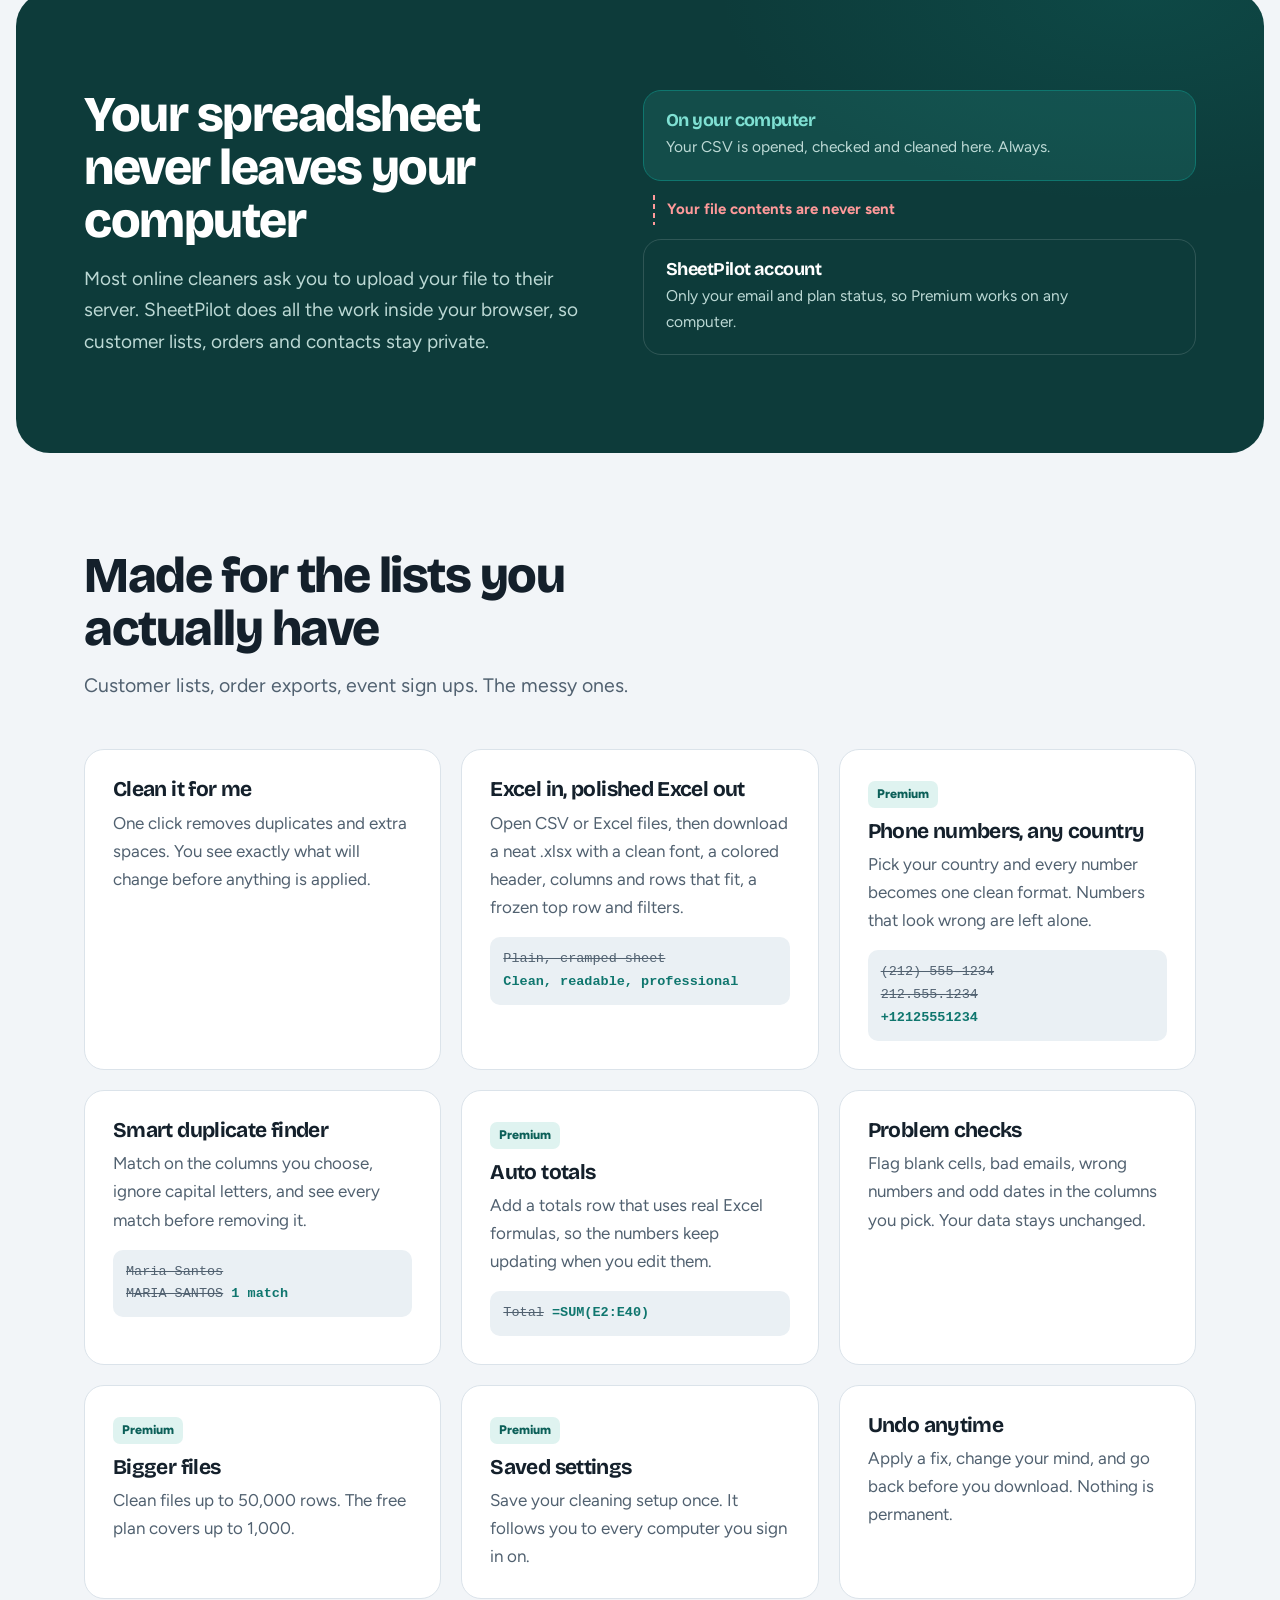
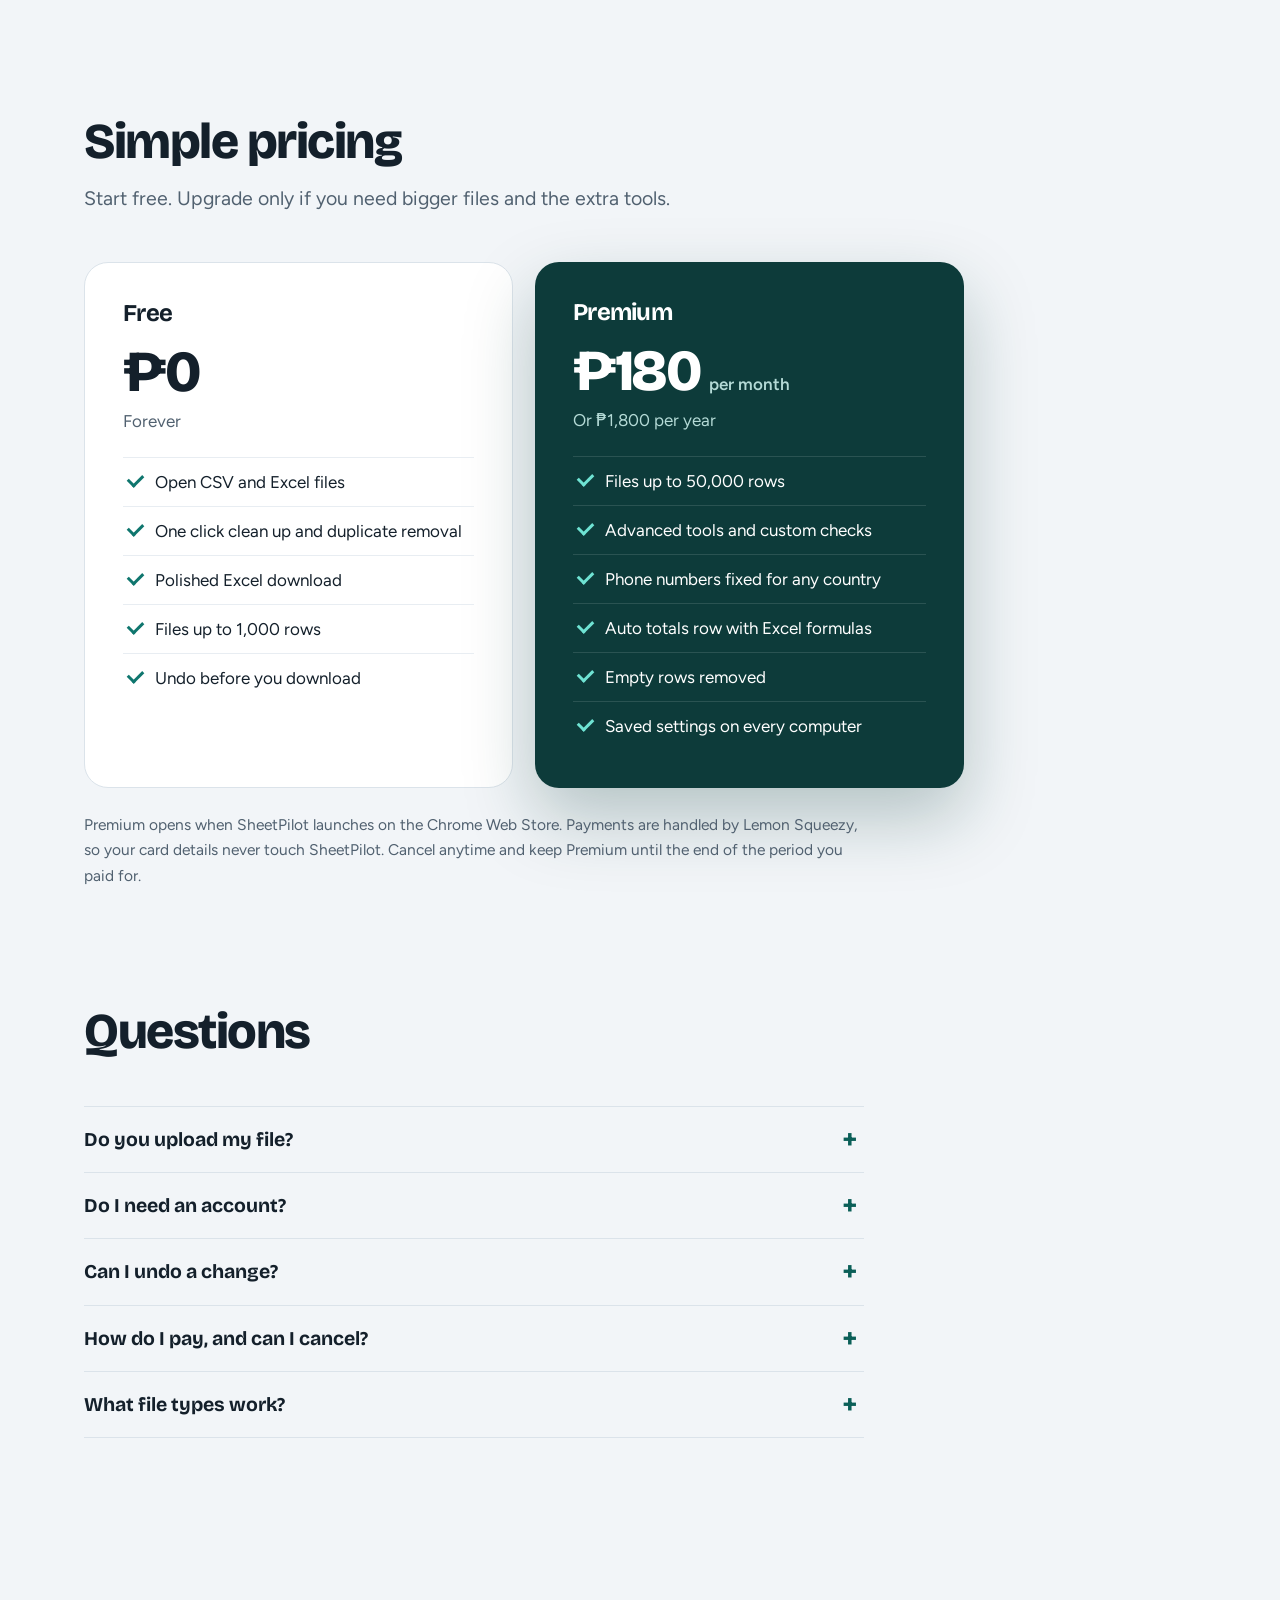
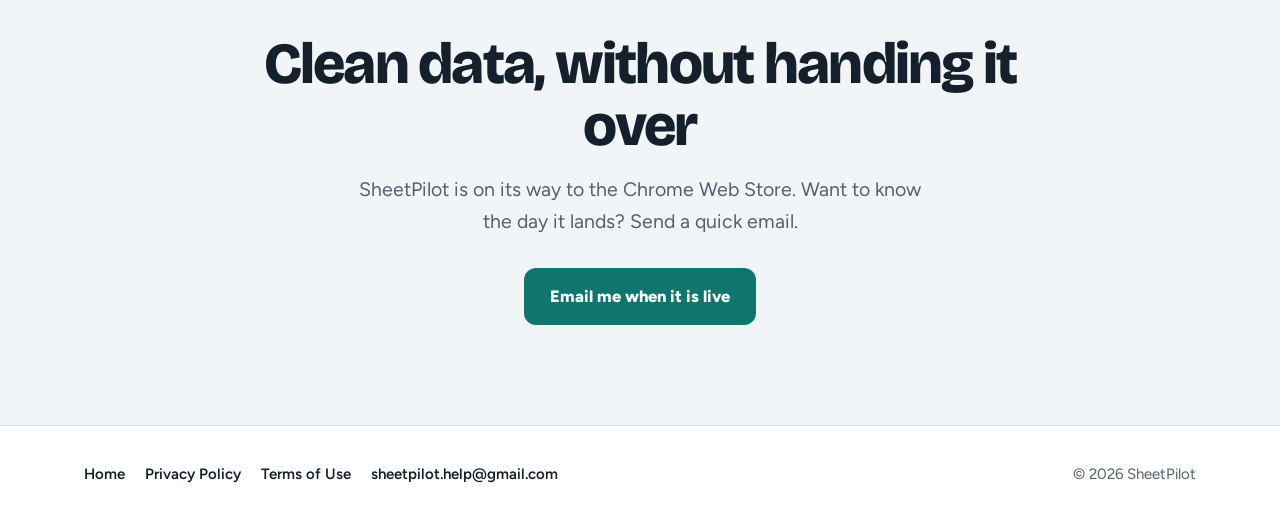
==== commit d7177ebf: "dark mode" ====
--- a/index.html
+++ b/index.html
@@ -1,95 +1,97 @@
-<!doctype html><html lang="en"><head><meta charset="utf-8"><meta name="viewport" content="width=device-width,initial-scale=1"><title>SheetPilot: Clean CSV files without uploading them</title><meta name="description" content="SheetPilot is a Chrome extension that removes duplicates and fixes messy CSV data on your own computer. Your file is never uploaded."><meta name="theme-color" content="#f4f9f6"><link rel="icon" href="logo.png"><link rel="preconnect" href="https://fonts.googleapis.com"><link rel="preconnect" href="https://fonts.gstatic.com" crossorigin><link rel="stylesheet" href="https://fonts.googleapis.com/css2?family=Bricolage+Grotesque:opsz,wght@12..96,700;12..96,800&family=Figtree:wght@400;600;700;800&display=swap"><style>
-:root{--ink:#10231a;--navy:#0b2e1c;--navy2:#14452b;--orange:#217346;--oink:#185c37;--bg:#f4f9f6;--card:#fff;--line:#d6e5db;--muted:#4a5f54;--ok:#217346;--d:"Bricolage Grotesque",Figtree,system-ui,sans-serif}
+<!doctype html><html lang="en"><head><meta charset="utf-8"><script>try{var t=localStorage.getItem("sp-theme");if(t)document.documentElement.setAttribute("data-theme",t)}catch(e){}</script><meta name="viewport" content="width=device-width,initial-scale=1"><title>SheetPilot: Clean CSV and Excel files without uploading them</title><meta name="description" content="SheetPilot is a Chrome extension that removes duplicates, fixes messy data and makes Excel files look professional, all on your own computer. Your file is never uploaded."><meta name="theme-color" content="#f2f5f8" media="(prefers-color-scheme: light)"><meta name="theme-color" content="#0f1519" media="(prefers-color-scheme: dark)"><link rel="icon" href="logo.png"><link rel="preconnect" href="https://fonts.googleapis.com"><link rel="preconnect" href="https://fonts.gstatic.com" crossorigin><link rel="stylesheet" href="https://fonts.googleapis.com/css2?family=Bricolage+Grotesque:opsz,wght@12..96,700;12..96,800&family=Figtree:wght@400;600;700;800&display=swap"><style>
+:root{--ink:#14202b;--navy:#0d3b3a;--navy2:#12504d;--orange:#0f766e;--oink:#0b5f58;--bg:#f2f5f8;--card:#ffffff;--line:#dbe3ea;--line2:#e8edf2;--muted:#516170;--text2:#3d4b58;--ok:#0f766e;--on:#ffffff;--acc-hover:#0b5f58;--soft:#dff3f0;--accink:#0b5f58;--surf2:#eaf0f4;--surf3:#f6f9fb;--navbg:#ffffffee;--grid:#0f766e14;--glow:#0f766e26;--warnbg:#fff1b8;--warnink:#6b5200;--warn2:#9a6b00;--shadow:#14202b26;--d:"Bricolage Grotesque",Figtree,system-ui,sans-serif;color-scheme:light}
+:root[data-theme="dark"]{--ink:#d9e3ea;--navy:#12312f;--navy2:#174442;--orange:#3cc4b4;--oink:#7fe0d3;--bg:#0f1519;--card:#172026;--line:#2b3b46;--line2:#233039;--muted:#97a9b6;--text2:#b5c4cf;--ok:#5bd3c5;--on:#06211e;--acc-hover:#5bd3c5;--soft:#183a3a;--accink:#7fe0d3;--surf2:#1f2b33;--surf3:#131b20;--navbg:#0f1519ee;--grid:#3cc4b414;--glow:#3cc4b41f;--warnbg:#4a3d12;--warnink:#f2dc8a;--warn2:#e0b84a;--shadow:#00000066;color-scheme:dark}
+@media(prefers-color-scheme:dark){:root:not([data-theme="light"]){--ink:#d9e3ea;--navy:#12312f;--navy2:#174442;--orange:#3cc4b4;--oink:#7fe0d3;--bg:#0f1519;--card:#172026;--line:#2b3b46;--line2:#233039;--muted:#97a9b6;--text2:#b5c4cf;--ok:#5bd3c5;--on:#06211e;--acc-hover:#5bd3c5;--soft:#183a3a;--accink:#7fe0d3;--surf2:#1f2b33;--surf3:#131b20;--navbg:#0f1519ee;--grid:#3cc4b414;--glow:#3cc4b41f;--warnbg:#4a3d12;--warnink:#f2dc8a;--warn2:#e0b84a;--shadow:#00000066;color-scheme:dark}}
 *{box-sizing:border-box}html{scroll-behavior:smooth;scroll-padding-top:90px}
 body{margin:0;background:var(--bg);color:var(--ink);font:17px/1.65 Figtree,system-ui,"Segoe UI",sans-serif;-webkit-font-smoothing:antialiased}
 h1,h2,h3{font-family:var(--d);margin:0;letter-spacing:-.03em;line-height:1.06}
 a{color:inherit}.wrap{max-width:1160px;margin:0 auto;padding:0 24px}
 :focus-visible{outline:3px solid var(--orange);outline-offset:3px;border-radius:6px}
-.skip{position:absolute;left:-999px}.skip:focus{left:12px;top:12px;background:#fff;padding:8px 12px;z-index:99;border-radius:8px}
-.nav{position:sticky;top:0;z-index:50;background:#ffffffee;backdrop-filter:blur(12px);border-bottom:1px solid var(--line)}
+.skip{position:absolute;left:-999px}.skip:focus{left:12px;top:12px;background:var(--card);padding:8px 12px;z-index:99;border-radius:8px}
+.nav{position:sticky;top:0;z-index:50;background:var(--navbg);backdrop-filter:blur(12px);border-bottom:1px solid var(--line)}
 .nav .wrap{display:flex;align-items:center;justify-content:space-between;height:70px}
 .brand{display:flex;align-items:center;gap:11px;text-decoration:none;font:800 22px/1 var(--d);letter-spacing:-.02em}
 .brand img{width:38px;height:38px;border-radius:10px}.brand b{color:var(--orange)}.brand span{display:flex}
-.links{display:flex;align-items:center;gap:4px}.links a{text-decoration:none;color:var(--muted);font-weight:600;font-size:15.5px;padding:9px 14px;border-radius:9px}.links a:hover{color:var(--ink);background:#eaf4ee}
-.links .pill{background:var(--orange);color:#fff;margin-left:8px}.links .pill:hover{background:#185c37;color:#fff}
-.burger{display:none;width:44px;height:44px;border:1px solid var(--line);border-radius:11px;background:#fff;cursor:pointer;padding:0}
+.links{display:flex;align-items:center;gap:4px}.links a{text-decoration:none;color:var(--muted);font-weight:600;font-size:15.5px;padding:9px 14px;border-radius:9px}.links a:hover{color:var(--ink);background:var(--surf2)}
+.links .pill{background:var(--orange);color:var(--on);margin-left:8px}.links .pill:hover{background:var(--acc-hover);color:var(--on)}
+.burger{display:none;width:44px;height:44px;border:1px solid var(--line);border-radius:11px;background:var(--card);cursor:pointer;padding:0}
 .burger i{display:block;width:20px;height:2px;background:var(--ink);margin:5px auto;transition:.2s}
 .burger[aria-expanded=true] i:nth-child(1){transform:translateY(7px) rotate(45deg)}.burger[aria-expanded=true] i:nth-child(2){opacity:0}.burger[aria-expanded=true] i:nth-child(3){transform:translateY(-7px) rotate(-45deg)}
 .btn{display:inline-block;border-radius:12px;padding:15px 26px;font-weight:800;text-decoration:none;font-size:16.5px;border:0;cursor:pointer}
-.btn.pri{background:var(--orange);color:#fff}.btn.pri:hover{background:#2a8a56}
-.btn.sec{background:#fff;color:var(--ink);border:1.5px solid var(--line)}.btn.sec:hover{border-color:var(--ink)}
-.btn.soon{background:var(--orange);color:#fff;cursor:default}
+.btn.pri{background:var(--orange);color:var(--on)}.btn.pri:hover{background:var(--acc-hover)}
+.btn.sec{background:var(--card);color:var(--ink);border:1.5px solid var(--line)}.btn.sec:hover{border-color:var(--ink)}
+.btn.soon{background:var(--orange);color:var(--on);cursor:default}
 
 .hero{position:relative;overflow:hidden;padding:84px 0 96px;background:
- linear-gradient(#21734612 1px,transparent 1px) 0 0/44px 44px,linear-gradient(90deg,#21734612 1px,transparent 1px) 0 0/44px 44px,var(--bg)}
-.hero:after{content:"";position:absolute;right:-160px;top:-120px;width:620px;height:620px;border-radius:50%;background:radial-gradient(circle,#21734624,transparent 68%)}
+ linear-gradient(var(--grid) 1px,transparent 1px) 0 0/44px 44px,linear-gradient(90deg,var(--grid) 1px,transparent 1px) 0 0/44px 44px,var(--bg)}
+.hero:after{content:"";position:absolute;right:-160px;top:-120px;width:620px;height:620px;border-radius:50%;background:radial-gradient(circle,var(--glow),transparent 68%)}
 .hero .wrap{position:relative;z-index:1;display:grid;grid-template-columns:1.05fr .95fr;gap:56px;align-items:center}
-.badge{display:inline-flex;align-items:center;gap:8px;background:#fff;border:1px solid var(--line);border-radius:999px;padding:7px 15px;font-weight:700;font-size:14.5px;color:var(--muted);margin-bottom:24px}
+.badge{display:inline-flex;align-items:center;gap:8px;background:var(--card);border:1px solid var(--line);border-radius:999px;padding:7px 15px;font-weight:700;font-size:14.5px;color:var(--muted);margin-bottom:24px}
 .badge:before{content:"";width:8px;height:8px;border-radius:50%;background:var(--ok)}
 .hero h1{font-size:clamp(42px,5.8vw,72px);font-weight:800}
 .hero .lead{font-size:20.5px;color:var(--muted);max-width:30em;margin:22px 0 32px}
 .cta{display:flex;flex-wrap:wrap;gap:12px}.fine{color:var(--muted);font-size:15px;margin:18px 0 0}
 
 /* side panel mock */
-.panel{background:#fff;border:1px solid var(--line);border-radius:22px;box-shadow:0 40px 90px #0c173020,0 2px 0 #fff inset;max-width:430px;margin-left:auto;overflow:hidden;font-size:14px}
+.panel{background:var(--card);border:1px solid var(--line);border-radius:22px;box-shadow:0 40px 90px var(--shadow),0 2px 0 #fff inset;max-width:430px;margin-left:auto;overflow:hidden;font-size:14px}
 .ph{display:flex;align-items:center;justify-content:space-between;padding:15px 18px;border-bottom:1px solid var(--line)}
 .ph .b{display:flex;align-items:center;gap:10px;font:800 17px/1 var(--d)}.ph img{width:30px;height:30px;border-radius:8px}
-.tag{font-size:11.5px;font-weight:800;background:#e8f6ef;color:#0e6b40;border-radius:999px;padding:5px 11px;letter-spacing:.04em}
+.tag{font-size:11.5px;font-weight:800;background:var(--soft);color:var(--accink);border-radius:999px;padding:5px 11px;letter-spacing:.04em}
 .stats{display:grid;grid-template-columns:repeat(3,1fr);gap:8px;padding:14px 18px 6px}
-.stat{background:#eef6f1;border-radius:11px;padding:10px 12px}.stat small{display:block;color:var(--muted);font-weight:700;font-size:12px}
+.stat{background:var(--surf2);border-radius:11px;padding:10px 12px}.stat small{display:block;color:var(--muted);font-weight:700;font-size:12px}
 .stat strong{display:block;font:800 24px/1.2 var(--d)}
 .swap{display:inline-grid}.swap>*{grid-area:1/1}
 .swap .a{animation:o 7s ease forwards}.swap .b{animation:n 7s ease forwards;opacity:0}
 @keyframes o{0%,62%{opacity:1}70%,100%{opacity:0}}@keyframes n{0%,66%{opacity:0}76%,100%{opacity:1}}
-.stat .warn{color:#9a6b00}.stat .good{color:var(--ok)}
+.stat .warn{color:var(--warn2)}.stat .good{color:var(--ok)}
 .tbl{height:340px;overflow:hidden;padding:6px 18px 0;animation:h 7s ease forwards}@keyframes h{0%,62%{height:340px}100%{height:236px}}
 .tbl table{width:100%;border-collapse:collapse;table-layout:fixed}
 .tbl th{text-align:left;color:var(--muted);font-size:12px;font-weight:700;padding:8px 8px;border-bottom:1px solid var(--line)}
 .tbl th:nth-child(1){width:33%}.tbl th:nth-child(2){width:37%}
-.tbl td{height:38px;padding:0 8px;border-bottom:1px solid #e6f0ea;white-space:nowrap;overflow:hidden;text-overflow:ellipsis}
+.tbl td{height:38px;padding:0 8px;border-bottom:1px solid var(--line2);white-space:nowrap;overflow:hidden;text-overflow:ellipsis}
 .tbl tr.d td{animation:f 7s ease forwards}
-@keyframes f{0%,16%{background:#fff;height:38px}28%,54%{background:#fff1b8;color:#6b5200;height:38px}66%{background:#fff1b8;color:transparent;height:38px}100%{background:#fff;color:transparent;height:0;font-size:0;border-color:transparent}}
-.pf{padding:14px 18px 18px;border-top:1px solid var(--line);background:#f7fbf8}
+@keyframes f{0%,16%{background:var(--card);height:38px}28%,54%{background:var(--warnbg);color:var(--warnink);height:38px}66%{background:var(--warnbg);color:transparent;height:38px}100%{background:var(--card);color:transparent;height:0;font-size:0;border-color:transparent}}
+.pf{padding:14px 18px 18px;border-top:1px solid var(--line);background:var(--surf3)}
 .pf .go{display:grid;width:100%}.pf .go>*{grid-area:1/1;text-align:center;border-radius:11px;padding:12px;font-weight:800}
-.pf .a{background:var(--ink);color:#fff;animation:o 7s ease forwards}.pf .b{background:#e8f6ef;color:#0e6b40;opacity:0;animation:n 7s ease forwards}
+.pf .a{background:var(--orange);color:var(--on);animation:o 7s ease forwards}.pf .b{background:var(--soft);color:var(--accink);opacity:0;animation:n 7s ease forwards}
 
 /* trust strip */
-.strip{background:#fff;border-block:1px solid var(--line)}.strip .wrap{display:grid;grid-template-columns:repeat(3,1fr);gap:0}
+.strip{background:var(--card);border-block:1px solid var(--line)}.strip .wrap{display:grid;grid-template-columns:repeat(3,1fr);gap:0}
 .strip div.i{padding:26px 24px;border-left:1px solid var(--line)}.strip div.i:first-child{border-left:0;padding-left:0}
 .strip b{display:block;font:800 19px var(--d);letter-spacing:-.02em}.strip span{color:var(--muted);font-size:15.5px}
 
 section{padding:96px 0}.head{max-width:660px;margin-bottom:48px}.head h2{font-size:clamp(32px,4.3vw,50px);font-weight:800}.head p{color:var(--muted);font-size:19.5px;margin:14px 0 0}
 
 .steps{display:grid;grid-template-columns:repeat(3,1fr);gap:20px;padding:0;margin:0;list-style:none;counter-reset:s}
-.steps li{background:#fff;border:1px solid var(--line);border-radius:20px;padding:30px;counter-increment:s}
-.steps li:before{content:counter(s);display:grid;place-items:center;width:40px;height:40px;border-radius:12px;background:var(--ink);color:#fff;font:800 18px var(--d);margin-bottom:18px}
+.steps li{background:var(--card);border:1px solid var(--line);border-radius:20px;padding:30px;counter-increment:s}
+.steps li:before{content:counter(s);display:grid;place-items:center;width:40px;height:40px;border-radius:12px;background:var(--orange);color:var(--on);font:800 18px var(--d);margin-bottom:18px}
 .steps h3{font-size:23px;margin-bottom:8px}.steps p{margin:0;color:var(--muted)}
 
 /* privacy */
 .dark{background:var(--navy);color:#fff;border-radius:34px;margin:0 16px;position:relative;overflow:hidden}
-.dark:before{content:"";position:absolute;inset:0;background:radial-gradient(600px 300px at 90% 0,#2173463a,transparent 70%)}
+.dark:before{content:"";position:absolute;inset:0;background:radial-gradient(600px 300px at 90% 0,#0f766e3a,transparent 70%)}
 .dark .wrap{position:relative;display:grid;grid-template-columns:1fr 1.1fr;gap:56px;align-items:center}
-.dark h2{font-size:clamp(32px,4.3vw,50px);font-weight:800}.dark p{color:#c3dccd;font-size:19px;margin:16px 0 0;max-width:28em}
-.diag{display:grid;gap:14px}.box{border-radius:18px;padding:20px 22px;border:1px solid #ffffff24;background:#ffffff0d}
-.box h3{font-size:18px;margin-bottom:4px}.box p{font-size:15.5px;margin:0;color:#c3dccd}.box.you{border-color:var(--orange);background:#21734622}
-.box.you h3{color:#8fe0b2}.arrow{display:flex;align-items:center;gap:12px;padding:0 10px;color:#a3c9b2;font-weight:700;font-size:15px}
+.dark h2{font-size:clamp(32px,4.3vw,50px);font-weight:800}.dark p{color:#bcd9d5;font-size:19px;margin:16px 0 0;max-width:28em}
+.diag{display:grid;gap:14px}.box{border-radius:18px;padding:20px 22px;border:1px solid #ffffff24;background:var(--card)fff0d}
+.box h3{font-size:18px;margin-bottom:4px}.box p{font-size:15.5px;margin:0;color:#bcd9d5}.box.you{border-color:var(--orange);background:#3cc4b422}
+.box.you h3{color:#7fe0d3}.arrow{display:flex;align-items:center;gap:12px;padding:0 10px;color:#a3c9b2;font-weight:700;font-size:15px}
 .arrow:before{content:"";flex:none;width:2px;height:30px;background:repeating-linear-gradient(#a3c9b2 0 5px,transparent 5px 9px)}
 .arrow.no{color:#ff9a9a}.arrow.no:before{background:repeating-linear-gradient(#ff9a9a 0 5px,transparent 5px 9px)}
-.arrow.yes{color:#7de0ae}.arrow.yes:before{background:#7de0ae}
+.arrow.yes{color:#6fe3d3}.arrow.yes:before{background:#6fe3d3}
 
 /* features */
 .grid{display:grid;grid-template-columns:repeat(3,1fr);gap:20px}
-.card{background:#fff;border:1px solid var(--line);border-radius:20px;padding:28px}.card h3{font-size:21px;margin:0 0 8px}.card p{margin:0;color:var(--muted)}
-.chip{display:inline-block;font-size:12.5px;font-weight:800;background:#dff1e6;color:var(--oink);border-radius:7px;padding:3px 9px;margin-bottom:12px}
-.ba{font-family:ui-monospace,Consolas,monospace;font-size:13.5px;background:#eef6f1;border-radius:10px;padding:11px 13px;margin-top:16px;line-height:1.7}.ba s{color:#8a96b0}.ba b{color:var(--ok)}
+.card{background:var(--card);border:1px solid var(--line);border-radius:20px;padding:28px}.card h3{font-size:21px;margin:0 0 8px}.card p{margin:0;color:var(--muted)}
+.chip{display:inline-block;font-size:12.5px;font-weight:800;background:var(--soft);color:var(--accink);border-radius:7px;padding:3px 9px;margin-bottom:12px}
+.ba{font-family:ui-monospace,Consolas,monospace;font-size:13.5px;background:var(--surf2);border-radius:10px;padding:11px 13px;margin-top:16px;line-height:1.7}.ba s{color:var(--muted)}.ba b{color:var(--ok)}
 
 /* pricing */
 .plans{display:grid;grid-template-columns:1fr 1fr;gap:22px;max-width:880px}
-.plan{border-radius:24px;padding:38px;border:1px solid var(--line);background:#fff}
+.plan{border-radius:24px;padding:38px;border:1px solid var(--line);background:var(--card)}
 .plan h3{font-size:24px}.price{font:800 58px/1.1 var(--d);letter-spacing:-.04em;margin:14px 0 2px}.price small{font:600 17px Figtree;letter-spacing:0;color:var(--muted)}
 .plan .alt{color:var(--muted);margin:0 0 22px}.plan ul{list-style:none;padding:0;margin:0}
-.plan li{padding:10px 0 10px 32px;position:relative;border-top:1px solid #e6f0ea}.plan li:before{content:"";position:absolute;left:5px;top:16px;width:12px;height:7px;border-left:3px solid var(--ok);border-bottom:3px solid var(--ok);transform:rotate(-45deg)}
-.plan.pro{background:var(--navy);color:#fff;border:0;box-shadow:0 30px 70px #0b2e1c44}.plan.pro .alt,.plan.pro .price small{color:#b4d3c0}.plan.pro li{border-color:#ffffff1f}.plan.pro li:before{border-color:#7de0ae}
+.plan li{padding:10px 0 10px 32px;position:relative;border-top:1px solid var(--line2)}.plan li:before{content:"";position:absolute;left:5px;top:16px;width:12px;height:7px;border-left:3px solid var(--ok);border-bottom:3px solid var(--ok);transform:rotate(-45deg)}
+.plan.pro{background:var(--navy);color:#fff;border:0;box-shadow:0 30px 70px #0d3b3a44}.plan.pro .alt,.plan.pro .price small{color:#b4dad6}.plan.pro li{border-color:#ffffff1f}.plan.pro li:before{border-color:#6fe3d3}
 .note{margin:24px 0 0;color:var(--muted);font-size:15.5px;max-width:50em}
 
 .faq{max-width:780px}.faq details{border-top:1px solid var(--line)}.faq details:last-child{border-bottom:1px solid var(--line)}
@@ -98,25 +100,29 @@
 .faq p{margin:0 0 22px;color:var(--muted);max-width:42em}
 
 .end{text-align:center;padding:100px 0}.end h2{font-size:clamp(34px,5vw,58px);font-weight:800;max-width:13em;margin:0 auto 16px}.end p{color:var(--muted);font-size:19.5px;max-width:30em;margin:0 auto 30px}.end .cta{justify-content:center}
-footer{border-top:1px solid var(--line);background:#fff;padding:36px 0;font-size:15px;color:var(--muted)}
+footer{border-top:1px solid var(--line);background:var(--card);padding:36px 0;font-size:15px;color:var(--muted)}
 footer .wrap{display:flex;flex-wrap:wrap;gap:18px;justify-content:space-between}footer a{margin-right:20px;text-decoration:none;color:var(--ink);font-weight:600}footer a:hover{text-decoration:underline}footer p{margin:0}
 
-.doc{background:#fff;padding:64px 0 96px}.doc .wrap{max-width:780px}.doc h1{font-size:clamp(34px,5vw,50px);font-weight:800;margin-bottom:6px}.doc .when{color:var(--muted);margin:0 0 28px}
-.doc h2{font-size:24px;margin:38px 0 8px}.doc p,.doc li{color:#34415e}.doc li{margin:6px 0}.doc a{color:var(--oink);font-weight:700}
+.doc{background:var(--card);padding:64px 0 96px}.doc .wrap{max-width:780px}.doc h1{font-size:clamp(34px,5vw,50px);font-weight:800;margin-bottom:6px}.doc .when{color:var(--muted);margin:0 0 28px}
+.doc h2{font-size:24px;margin:38px 0 8px}.doc p,.doc li{color:var(--text2)}.doc li{margin:6px 0}.doc a{color:var(--oink);font-weight:700}
 
+
+.theme{order:2;margin-left:12px;width:42px;height:42px;border:1px solid var(--line);border-radius:11px;background:var(--card);color:var(--ink);font-size:18px;cursor:pointer;padding:0;display:grid;place-items:center}.theme:hover{background:var(--surf2)}
+.links{order:1;margin-left:auto}.burger{order:3;margin-left:8px}
+.skip:focus{color:#14202b}
 @media(max-width:920px){
  .hero{padding:48px 0 64px}.hero .wrap,.dark .wrap{grid-template-columns:1fr;gap:42px}.panel{margin:0 auto;max-width:460px}
  .strip .wrap{grid-template-columns:1fr}.strip div.i{border-left:0;border-top:1px solid var(--line);padding:18px 0}.strip div.i:first-child{border-top:0}
  .steps,.grid,.plans{grid-template-columns:1fr}section{padding:68px 0}.dark{margin:0 10px;border-radius:26px}
- .burger{display:block}.links{display:none;position:absolute;left:0;right:0;top:70px;background:#fff;border-bottom:1px solid var(--line);flex-direction:column;align-items:stretch;padding:10px 24px 20px;gap:2px}
+ .burger{display:block}.links{margin-left:0;display:none;position:absolute;left:0;right:0;top:70px;background:var(--card);border-bottom:1px solid var(--line);flex-direction:column;align-items:stretch;padding:10px 24px 20px;gap:2px}
  .links.open{display:flex}.links a{padding:14px 10px;font-size:17px}.links .pill{margin:8px 0 0;text-align:center}
 }
 @media(prefers-reduced-motion:reduce){.tbl{animation:none;height:236px}.swap .a,.swap .b,.pf .a,.pf .b,.tbl tr.d td{animation:none}.tbl tr.d{display:none}.swap .a,.pf .a{opacity:0}.swap .b,.pf .b{opacity:1}html{scroll-behavior:auto}}
-</style></head><body><a class="skip" href="#main">Skip to content</a><header class="nav"><div class="wrap"><a class="brand" href="index.html"><img src="logo.png" alt="" width="38" height="38"><span>Sheet<b>Pilot</b></span></a><button class="burger" aria-label="Menu" aria-expanded="false" aria-controls="links"><i></i><i></i><i></i></button><nav class="links" id="links" aria-label="Main"><a href="index.html#how">How it works</a><a href="index.html#privacy">Privacy</a><a href="index.html#features">Features</a><a href="index.html#pricing">Pricing</a><a href="index.html#faq">FAQ</a><a class="pill" href="index.html#get">Coming soon</a></nav></div></header><main id="main">
+</style></head><body><a class="skip" href="#main">Skip to content</a><header class="nav"><div class="wrap"><a class="brand" href="index.html"><img src="logo.png" alt="" width="38" height="38"><span>Sheet<b>Pilot</b></span></a><button class="theme" type="button" aria-label="Switch to dark mode"></button><button class="burger" aria-label="Menu" aria-expanded="false" aria-controls="links"><i></i><i></i><i></i></button><nav class="links" id="links" aria-label="Main"><a href="index.html#how">How it works</a><a href="index.html#privacy">Privacy</a><a href="index.html#features">Features</a><a href="index.html#pricing">Pricing</a><a href="index.html#faq">FAQ</a><a class="pill" href="index.html#get">Coming soon</a></nav></div></header><main id="main">
 <section class="hero" style="padding-bottom:96px"><div class="wrap"><div>
 <div class="badge">Chrome extension, launching soon</div>
-<h1>Clean your CSV files without uploading them.</h1>
-<p class="lead">SheetPilot finds duplicates and fixes messy data right inside Chrome. Review every change, undo anything, and keep your customers' details on your own computer.</p>
+<h1>Clean your spreadsheets without uploading them.</h1>
+<p class="lead">SheetPilot cleans CSV and Excel files right inside Chrome. Fix duplicates and messy data in one click, then download a polished Excel file. Your customers' details stay on your own computer.</p>
 <div class="cta" id="get"><span class="btn soon" role="note">Coming to the Chrome Web Store</span><a class="btn sec" href="#how">See how it works</a></div>
 <p class="fine">Free to start. No account needed for your first clean file.</p></div>
 <div class="panel" role="img" aria-label="The SheetPilot side panel finding 3 duplicate rows, highlighting them, and removing them"><div class="ph"><div class="b"><img src="logo.png" alt="" width="30" height="30">SheetPilot</div><span class="tag">FREE</span></div>
@@ -128,22 +134,25 @@
 <div class="strip"><div class="wrap"><div class="i"><b>Runs in your browser</b><span>No servers touch your spreadsheet.</span></div><div class="i"><b>You approve every change</b><span>Preview first. Undo before you download.</span></div><div class="i"><b>Free plan included</b><span>Clean files up to 1,000 rows at no cost.</span></div></div></div>
 
 <section id="how"><div class="wrap"><div class="head"><h2>Clean a file in three steps</h2><p>Nothing changes until you say so.</p></div>
-<ol class="steps"><li><h3>Choose your file</h3><p>Pick a CSV from your computer. It opens instantly in the side panel.</p></li><li><h3>Review what is wrong</h3><p>Duplicates and problems are highlighted. Your file is not touched yet.</p></li><li><h3>Apply and download</h3><p>Happy with it? Apply the fixes and download. Changed your mind? Undo.</p></li></ol></div></section>
+<ol class="steps"><li><h3>Choose your file</h3><p>Pick a CSV or Excel file from your computer. It opens instantly in the side panel.</p></li><li><h3>Review what is wrong</h3><p>Duplicates and problems are highlighted. Your file is not touched yet.</p></li><li><h3>Apply and download</h3><p>Happy with it? Apply the fixes and download. Changed your mind? Undo.</p></li></ol></div></section>
 
 <section class="dark" id="privacy"><div class="wrap"><div><h2>Your spreadsheet never leaves your computer</h2><p>Most online cleaners ask you to upload your file to their server. SheetPilot does all the work inside your browser, so customer lists, orders and contacts stay private.</p></div>
 <div class="diag"><div class="box you"><h3>On your computer</h3><p>Your CSV is opened, checked and cleaned here. Always.</p></div><div class="arrow no">Your file contents are never sent</div><div class="box"><h3>SheetPilot account</h3><p>Only your email and plan status, so Premium works on any computer.</p></div></div></div></section>
 
 <section id="features"><div class="wrap"><div class="head"><h2>Made for the lists you actually have</h2><p>Customer lists, order exports, event sign ups. The messy ones.</p></div>
-<div class="grid"><div class="card"><h3>Smart duplicate finder</h3><p>Match on the columns you choose, ignore capital letters, and see every match before removing it.</p><div class="ba"><s>Maria Santos</s><br><s>MARIA SANTOS</s> <b>1 match</b></div></div>
-<div class="card"><span class="chip">Premium</span><h3>Philippine mobile numbers</h3><p>Turn many formats into one clean, consistent format.</p><div class="ba"><s>0917 123 4567</s><br><s>+63 917 123 4567</s><br><b>+639171234567</b></div></div>
+<div class="grid"><div class="card"><h3>Clean it for me</h3><p>One click removes duplicates and extra spaces. You see exactly what will change before anything is applied.</p></div>
+<div class="card"><h3>Excel in, polished Excel out</h3><p>Open CSV or Excel files, then download a neat .xlsx with a clean font, a colored header, columns and rows that fit, a frozen top row and filters.</p><div class="ba"><s>Plain, cramped sheet</s><br><b>Clean, readable, professional</b></div></div>
+<div class="card"><span class="chip">Premium</span><h3>Phone numbers, any country</h3><p>Pick your country and every number becomes one clean format. Numbers that look wrong are left alone.</p><div class="ba"><s>(212) 555-1234</s><br><s>212.555.1234</s><br><b>+12125551234</b></div></div>
+<div class="card"><h3>Smart duplicate finder</h3><p>Match on the columns you choose, ignore capital letters, and see every match before removing it.</p><div class="ba"><s>Maria Santos</s><br><s>MARIA SANTOS</s> <b>1 match</b></div></div>
+<div class="card"><span class="chip">Premium</span><h3>Auto totals</h3><p>Add a totals row that uses real Excel formulas, so the numbers keep updating when you edit them.</p><div class="ba"><s>Total</s> <b>=SUM(E2:E40)</b></div></div>
 <div class="card"><h3>Problem checks</h3><p>Flag blank cells, bad emails, wrong numbers and odd dates in the columns you pick. Your data stays unchanged.</p></div>
 <div class="card"><span class="chip">Premium</span><h3>Bigger files</h3><p>Clean files up to 50,000 rows. The free plan covers up to 1,000.</p></div>
 <div class="card"><span class="chip">Premium</span><h3>Saved settings</h3><p>Save your cleaning setup once. It follows you to every computer you sign in on.</p></div>
 <div class="card"><h3>Undo anytime</h3><p>Apply a fix, change your mind, and go back before you download. Nothing is permanent.</p></div></div></div></section>
 
 <section id="pricing" style="padding-top:20px"><div class="wrap"><div class="head"><h2>Simple pricing</h2><p>Start free. Upgrade only if you need bigger files and the extra tools.</p></div>
-<div class="plans"><div class="plan"><h3>Free</h3><div class="price">₱0</div><p class="alt">Forever</p><ul><li>Duplicate removal and cleaning</li><li>Files up to 1,000 rows</li><li>Undo before you download</li></ul></div>
-<div class="plan pro"><h3>Premium</h3><div class="price">₱180 <small>per month</small></div><p class="alt">Or ₱1,800 per year</p><ul><li>Files up to 50,000 rows</li><li>Advanced tools and custom checks</li><li>Smart fixes for phone numbers and empty rows</li><li>Saved settings on every computer</li></ul></div></div>
+<div class="plans"><div class="plan"><h3>Free</h3><div class="price">₱0</div><p class="alt">Forever</p><ul><li>Open CSV and Excel files</li><li>One click clean up and duplicate removal</li><li>Polished Excel download</li><li>Files up to 1,000 rows</li><li>Undo before you download</li></ul></div>
+<div class="plan pro"><h3>Premium</h3><div class="price">₱180 <small>per month</small></div><p class="alt">Or ₱1,800 per year</p><ul><li>Files up to 50,000 rows</li><li>Advanced tools and custom checks</li><li>Phone numbers fixed for any country</li><li>Auto totals row with Excel formulas</li><li>Empty rows removed</li><li>Saved settings on every computer</li></ul></div></div>
 <p class="note">Premium opens when SheetPilot launches on the Chrome Web Store. Payments are handled by Lemon Squeezy, so your card details never touch SheetPilot. Cancel anytime and keep Premium until the end of the period you paid for.</p></div></section>
 
 <section id="faq" style="padding-top:20px"><div class="wrap"><div class="head"><h2>Questions</h2></div><div class="faq">
@@ -151,6 +160,6 @@
 <details><summary>Do I need an account?</summary><p>Not for the free plan. You only sign in, with a code sent to your email, when you want Premium.</p></details>
 <details><summary>Can I undo a change?</summary><p>Yes. You review changes first, and you can undo before you download.</p></details>
 <details><summary>How do I pay, and can I cancel?</summary><p>Payments go through Lemon Squeezy. Cancel anytime and keep Premium until your paid period ends.</p></details>
-<details><summary>What file types work?</summary><p>CSV files. Excel files can be saved as CSV first from Excel or Google Sheets.</p></details></div></div></section>
+<details><summary>What file types work?</summary><p>CSV files and Excel (.xlsx) files. For Excel files, SheetPilot uses the first sheet.</p></details></div></div></section>
 
-<section class="end"><div class="wrap"><h2>Clean data, without handing it over</h2><p>SheetPilot is on its way to the Chrome Web Store. Want to know the day it lands? Send a quick email.</p><div class="cta"><a class="btn pri" href="mailto:sheetpilot.help@gmail.com?subject=Tell%20me%20when%20SheetPilot%20is%20live">Email me when it is live</a></div></div></section></main><footer><div class="wrap"><div><a href="index.html">Home</a><a href="privacy.html">Privacy Policy</a><a href="terms.html">Terms of Use</a><a href="mailto:sheetpilot.help@gmail.com">sheetpilot.help@gmail.com</a></div><p>© 2026 SheetPilot</p></div></footer><script>const b=document.querySelector('.burger'),l=document.querySelector('.links');if(b&&l){const c=()=>{l.classList.remove('open');b.setAttribute('aria-expanded','false')};b.addEventListener('click',()=>{const o=l.classList.toggle('open');b.setAttribute('aria-expanded',o)});l.addEventListener('click',e=>{if(e.target.tagName==='A')c()});document.addEventListener('keydown',e=>{if(e.key==='Escape')c()})}</script></body></html>+<section class="end"><div class="wrap"><h2>Clean data, without handing it over</h2><p>SheetPilot is on its way to the Chrome Web Store. Want to know the day it lands? Send a quick email.</p><div class="cta"><a class="btn pri" href="mailto:sheetpilot.help@gmail.com?subject=Tell%20me%20when%20SheetPilot%20is%20live">Email me when it is live</a></div></div></section></main><footer><div class="wrap"><div><a href="index.html">Home</a><a href="privacy.html">Privacy Policy</a><a href="terms.html">Terms of Use</a><a href="mailto:sheetpilot.help@gmail.com">sheetpilot.help@gmail.com</a></div><p>© 2026 SheetPilot</p></div></footer><script>(function(){var r=document.documentElement,t=document.querySelector('.theme');function dark(){var a=r.getAttribute('data-theme');return a?a==='dark':matchMedia('(prefers-color-scheme: dark)').matches}function paint(){if(t){var d=dark();t.textContent=d?'\u2600':'\u263E';t.setAttribute('aria-label',d?'Switch to light mode':'Switch to dark mode')}}paint();if(t)t.addEventListener('click',function(){var n=dark()?'light':'dark';r.setAttribute('data-theme',n);try{localStorage.setItem('sp-theme',n)}catch(e){}paint()})})();const b=document.querySelector('.burger'),l=document.querySelector('.links');if(b&&l){const c=()=>{l.classList.remove('open');b.setAttribute('aria-expanded','false')};b.addEventListener('click',()=>{const o=l.classList.toggle('open');b.setAttribute('aria-expanded',o)});l.addEventListener('click',e=>{if(e.target.tagName==='A')c()});document.addEventListener('keydown',e=>{if(e.key==='Escape')c()})}</script></body></html>
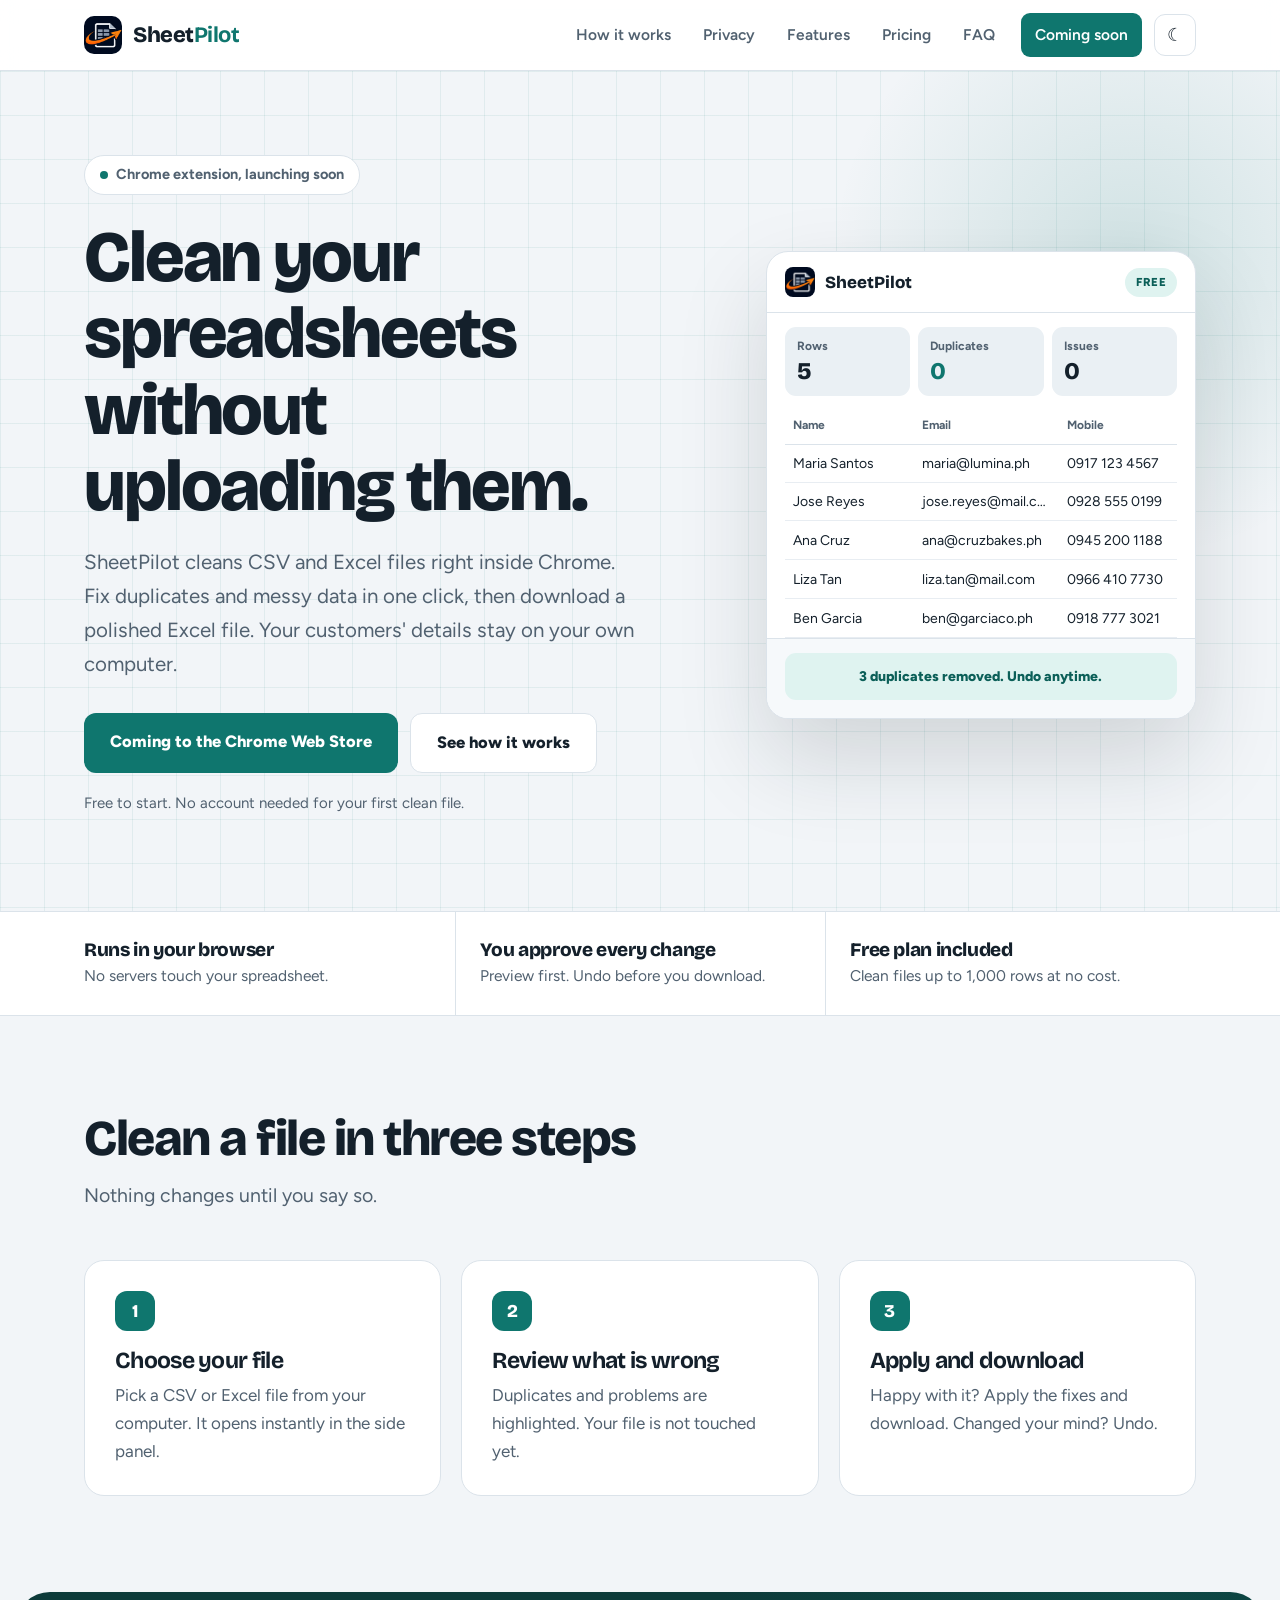
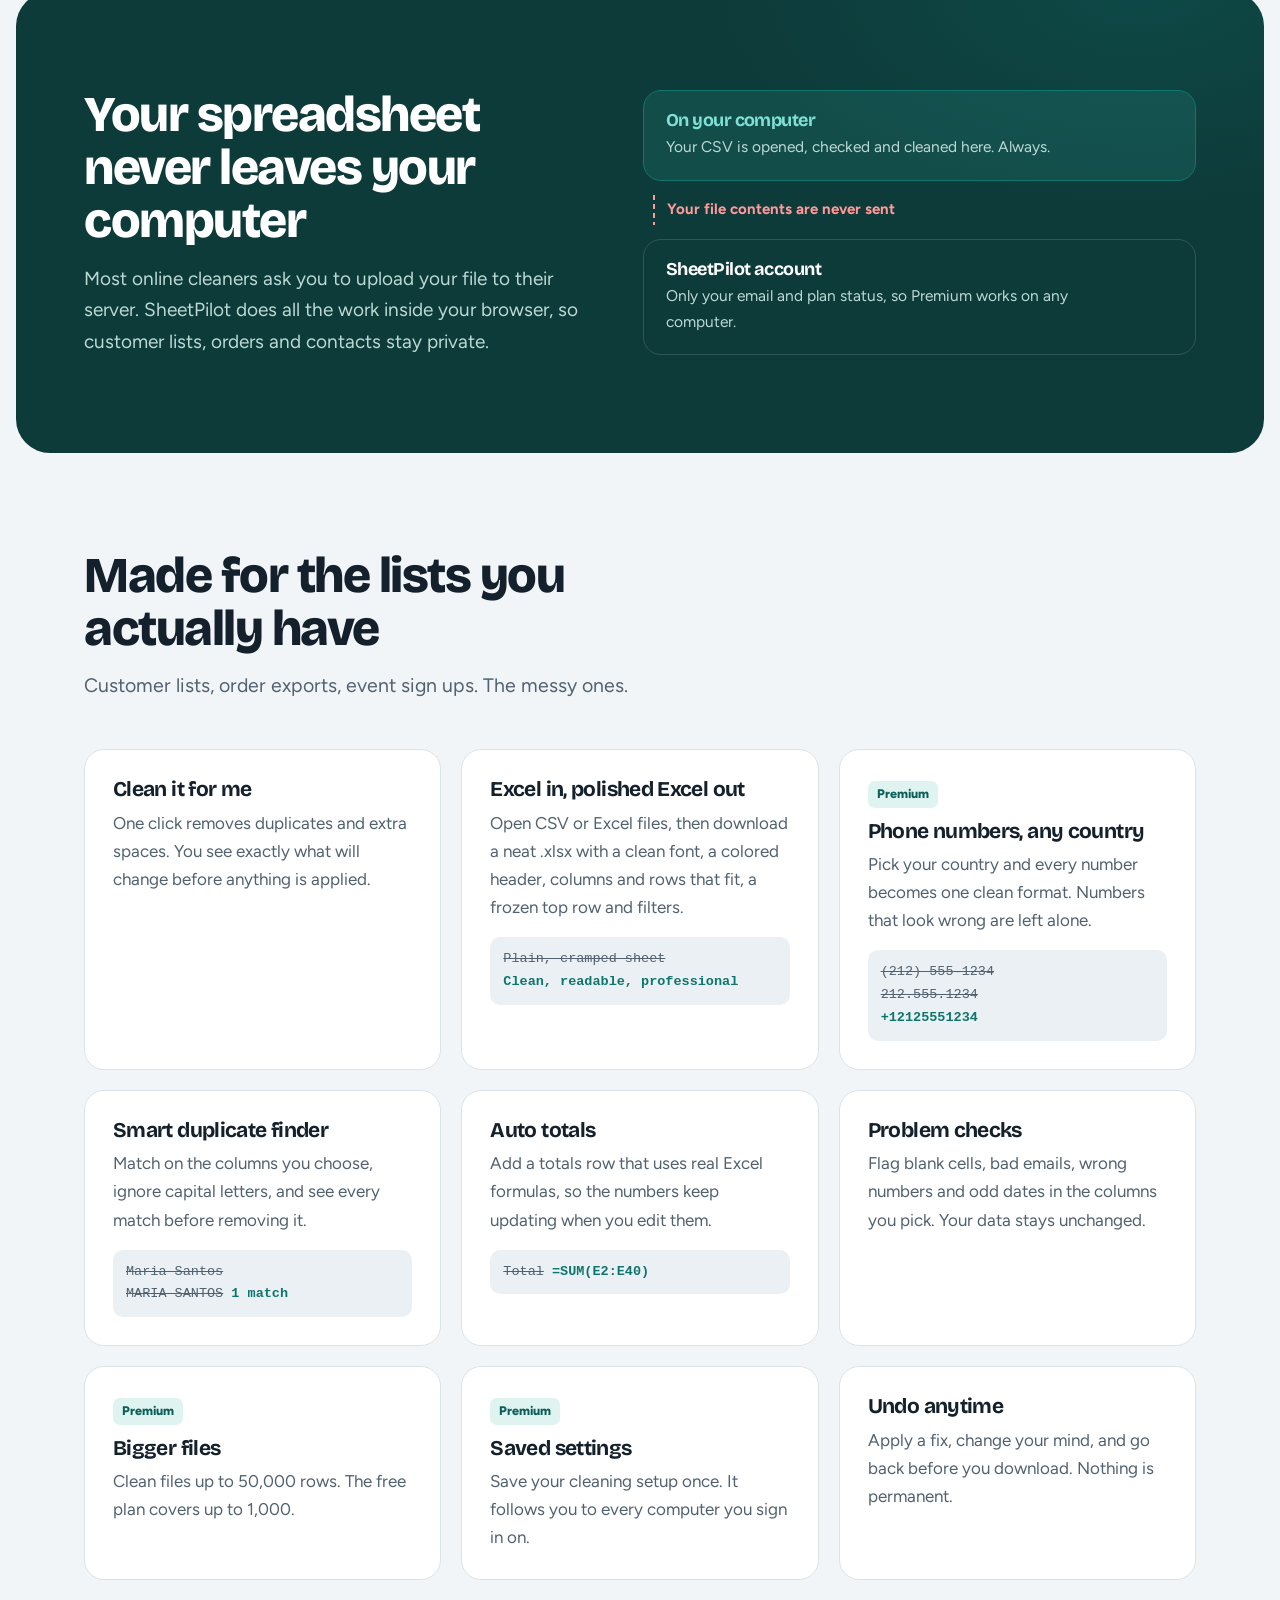
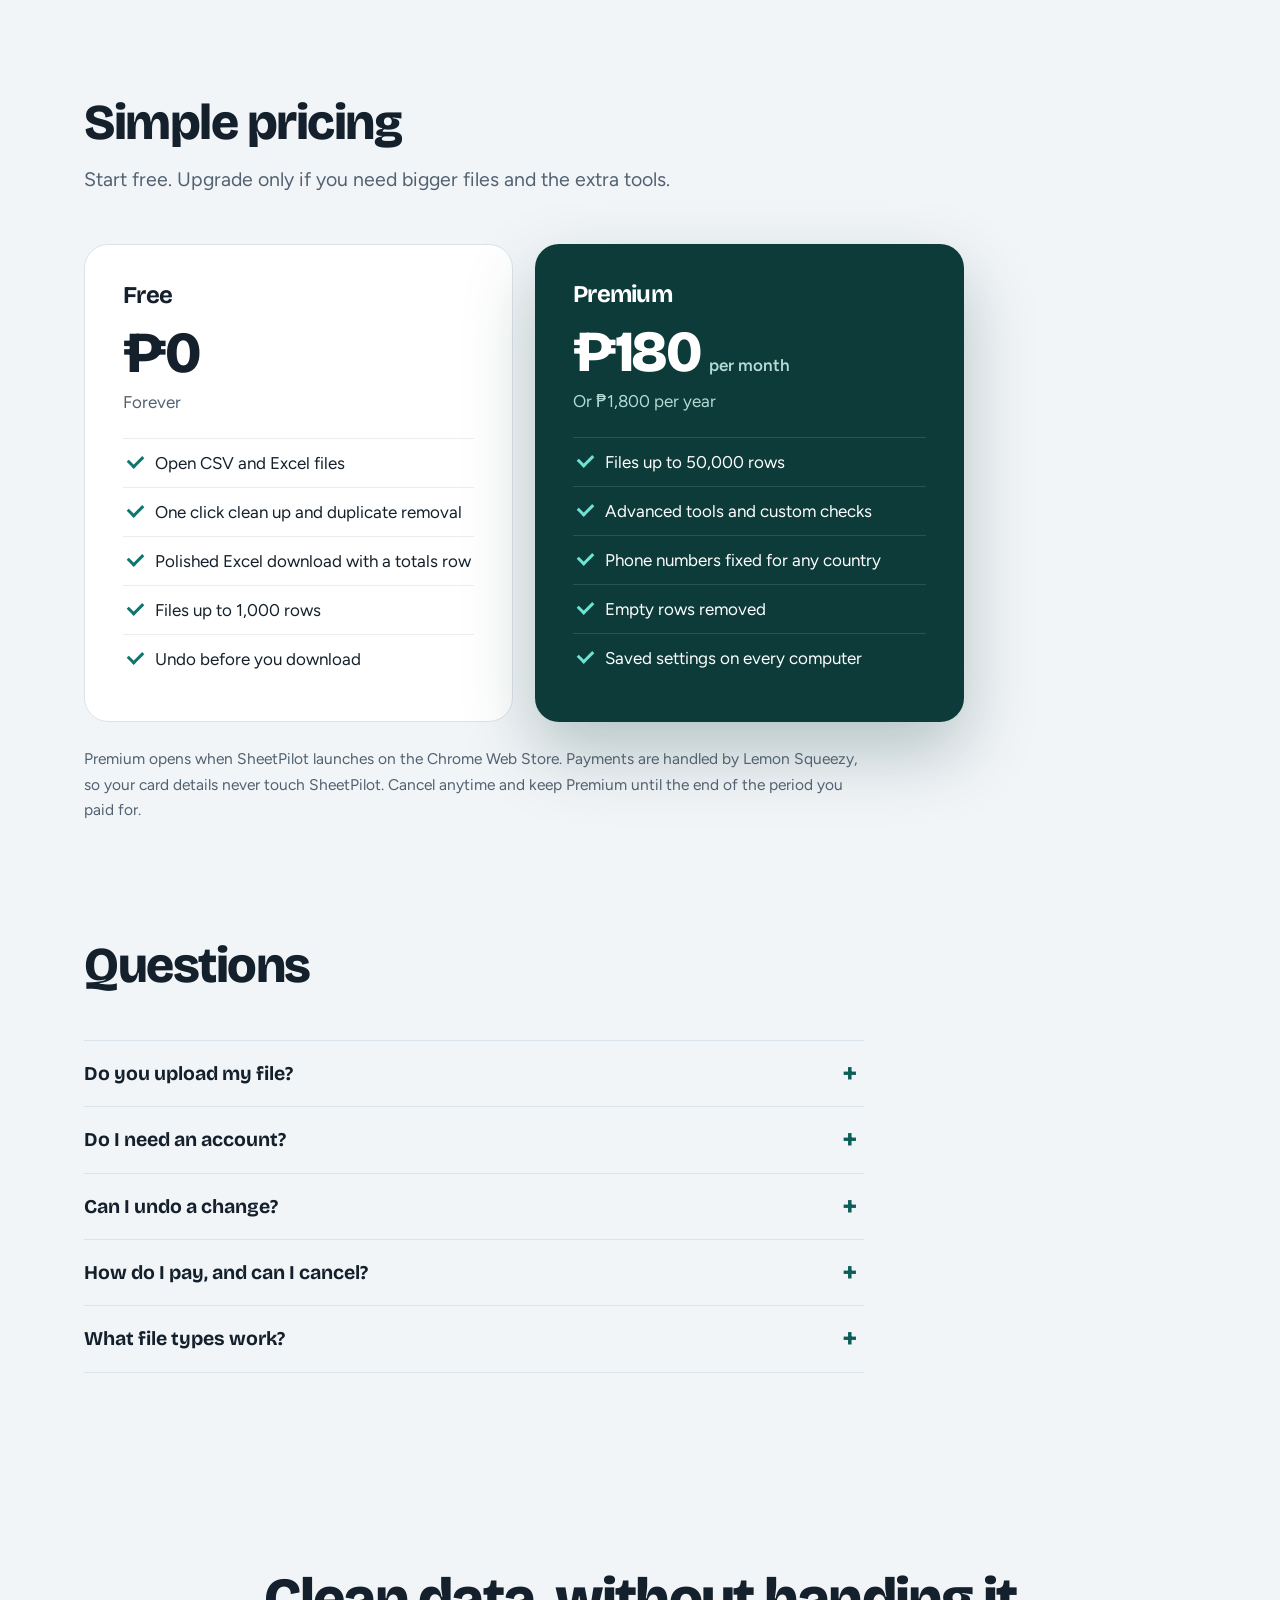
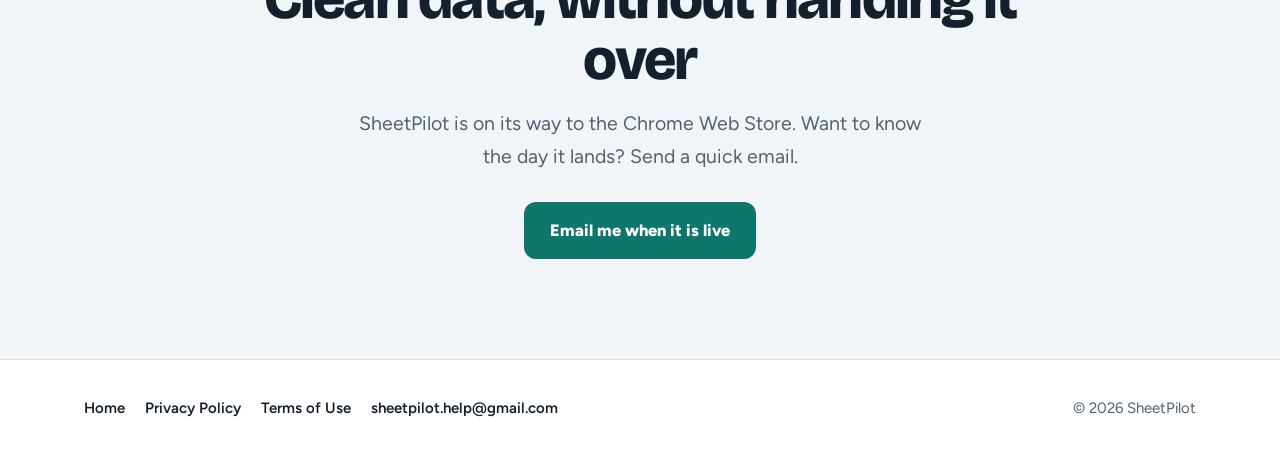
==== commit da6a1b48: "Add files via upload" ====
--- a/index.html
+++ b/index.html
@@ -144,15 +144,15 @@
 <div class="card"><h3>Excel in, polished Excel out</h3><p>Open CSV or Excel files, then download a neat .xlsx with a clean font, a colored header, columns and rows that fit, a frozen top row and filters.</p><div class="ba"><s>Plain, cramped sheet</s><br><b>Clean, readable, professional</b></div></div>
 <div class="card"><span class="chip">Premium</span><h3>Phone numbers, any country</h3><p>Pick your country and every number becomes one clean format. Numbers that look wrong are left alone.</p><div class="ba"><s>(212) 555-1234</s><br><s>212.555.1234</s><br><b>+12125551234</b></div></div>
 <div class="card"><h3>Smart duplicate finder</h3><p>Match on the columns you choose, ignore capital letters, and see every match before removing it.</p><div class="ba"><s>Maria Santos</s><br><s>MARIA SANTOS</s> <b>1 match</b></div></div>
-<div class="card"><span class="chip">Premium</span><h3>Auto totals</h3><p>Add a totals row that uses real Excel formulas, so the numbers keep updating when you edit them.</p><div class="ba"><s>Total</s> <b>=SUM(E2:E40)</b></div></div>
+<div class="card"><h3>Auto totals</h3><p>Add a totals row that uses real Excel formulas, so the numbers keep updating when you edit them.</p><div class="ba"><s>Total</s> <b>=SUM(E2:E40)</b></div></div>
 <div class="card"><h3>Problem checks</h3><p>Flag blank cells, bad emails, wrong numbers and odd dates in the columns you pick. Your data stays unchanged.</p></div>
 <div class="card"><span class="chip">Premium</span><h3>Bigger files</h3><p>Clean files up to 50,000 rows. The free plan covers up to 1,000.</p></div>
 <div class="card"><span class="chip">Premium</span><h3>Saved settings</h3><p>Save your cleaning setup once. It follows you to every computer you sign in on.</p></div>
 <div class="card"><h3>Undo anytime</h3><p>Apply a fix, change your mind, and go back before you download. Nothing is permanent.</p></div></div></div></section>
 
 <section id="pricing" style="padding-top:20px"><div class="wrap"><div class="head"><h2>Simple pricing</h2><p>Start free. Upgrade only if you need bigger files and the extra tools.</p></div>
-<div class="plans"><div class="plan"><h3>Free</h3><div class="price">₱0</div><p class="alt">Forever</p><ul><li>Open CSV and Excel files</li><li>One click clean up and duplicate removal</li><li>Polished Excel download</li><li>Files up to 1,000 rows</li><li>Undo before you download</li></ul></div>
-<div class="plan pro"><h3>Premium</h3><div class="price">₱180 <small>per month</small></div><p class="alt">Or ₱1,800 per year</p><ul><li>Files up to 50,000 rows</li><li>Advanced tools and custom checks</li><li>Phone numbers fixed for any country</li><li>Auto totals row with Excel formulas</li><li>Empty rows removed</li><li>Saved settings on every computer</li></ul></div></div>
+<div class="plans"><div class="plan"><h3>Free</h3><div class="price">₱0</div><p class="alt">Forever</p><ul><li>Open CSV and Excel files</li><li>One click clean up and duplicate removal</li><li>Polished Excel download with a totals row</li><li>Files up to 1,000 rows</li><li>Undo before you download</li></ul></div>
+<div class="plan pro"><h3>Premium</h3><div class="price">₱180 <small>per month</small></div><p class="alt">Or ₱1,800 per year</p><ul><li>Files up to 50,000 rows</li><li>Advanced tools and custom checks</li><li>Phone numbers fixed for any country</li><li>Empty rows removed</li><li>Saved settings on every computer</li></ul></div></div>
 <p class="note">Premium opens when SheetPilot launches on the Chrome Web Store. Payments are handled by Lemon Squeezy, so your card details never touch SheetPilot. Cancel anytime and keep Premium until the end of the period you paid for.</p></div></section>
 
 <section id="faq" style="padding-top:20px"><div class="wrap"><div class="head"><h2>Questions</h2></div><div class="faq">
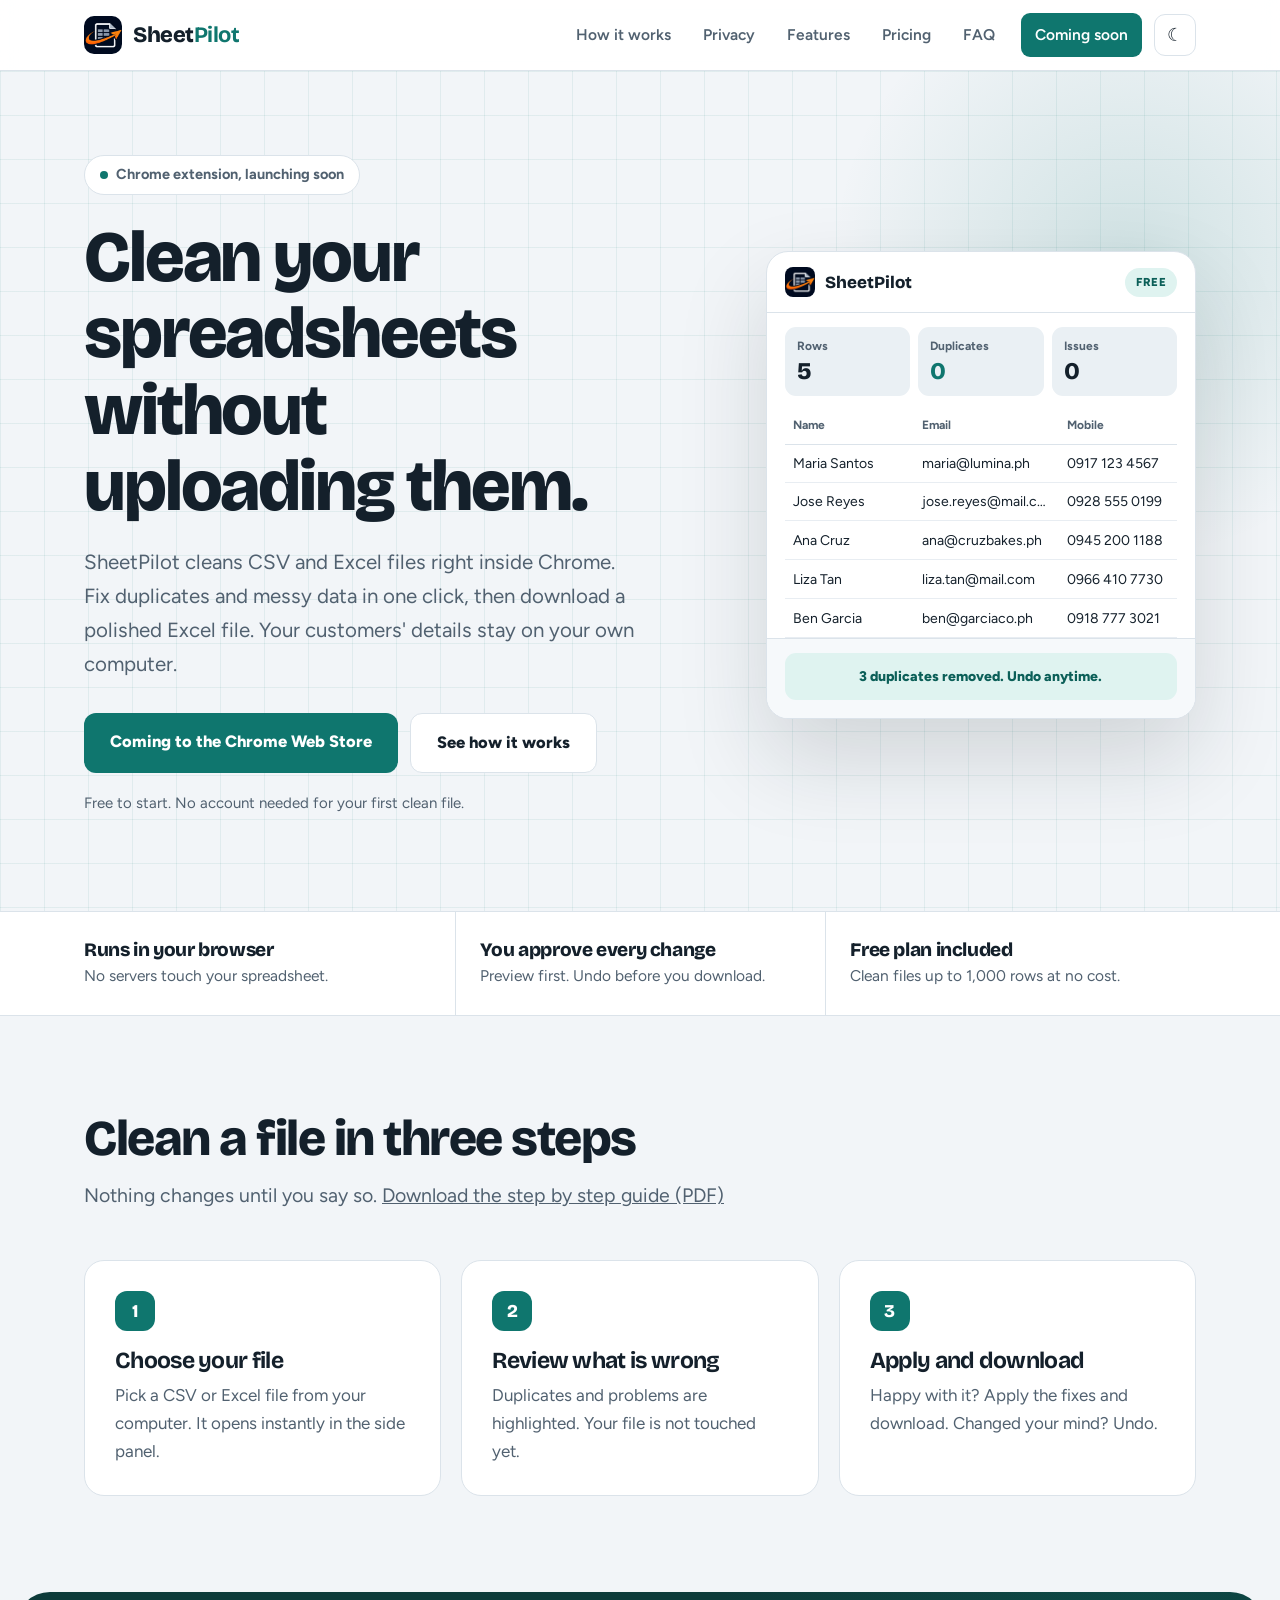
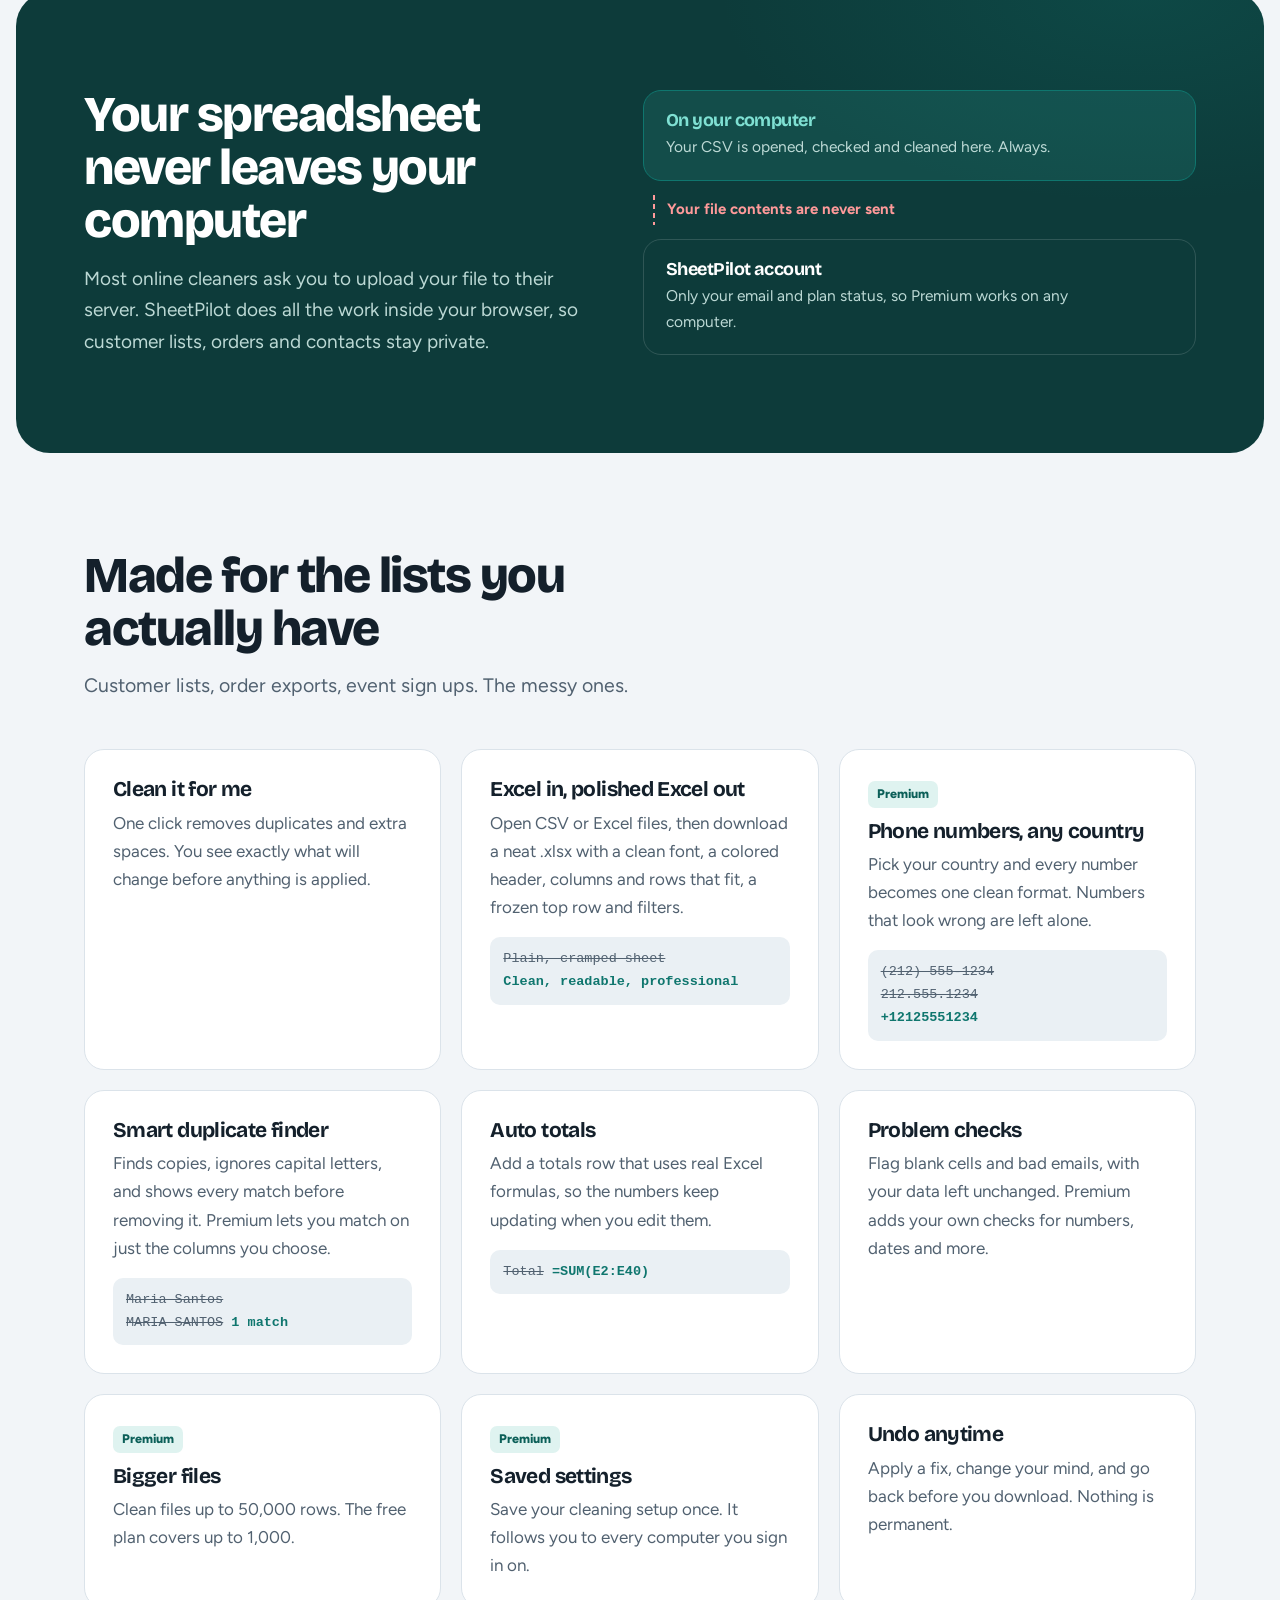
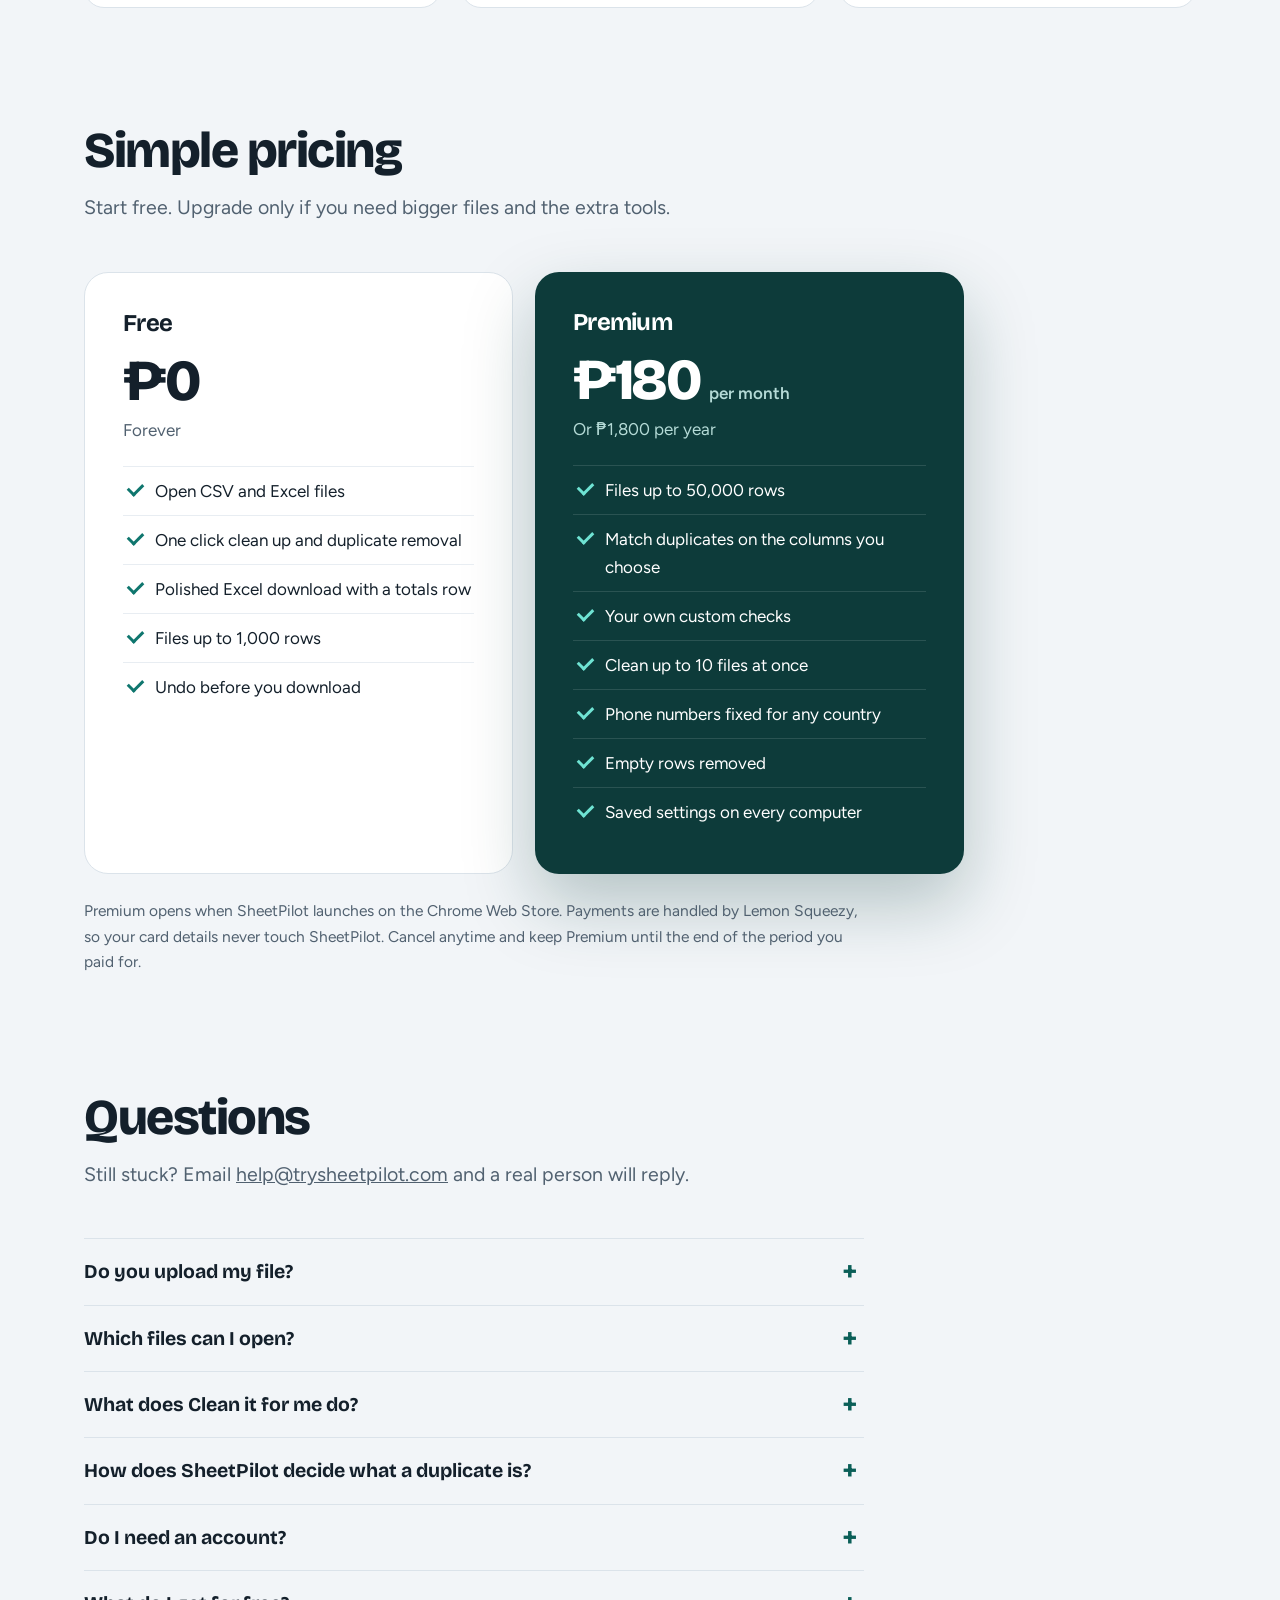
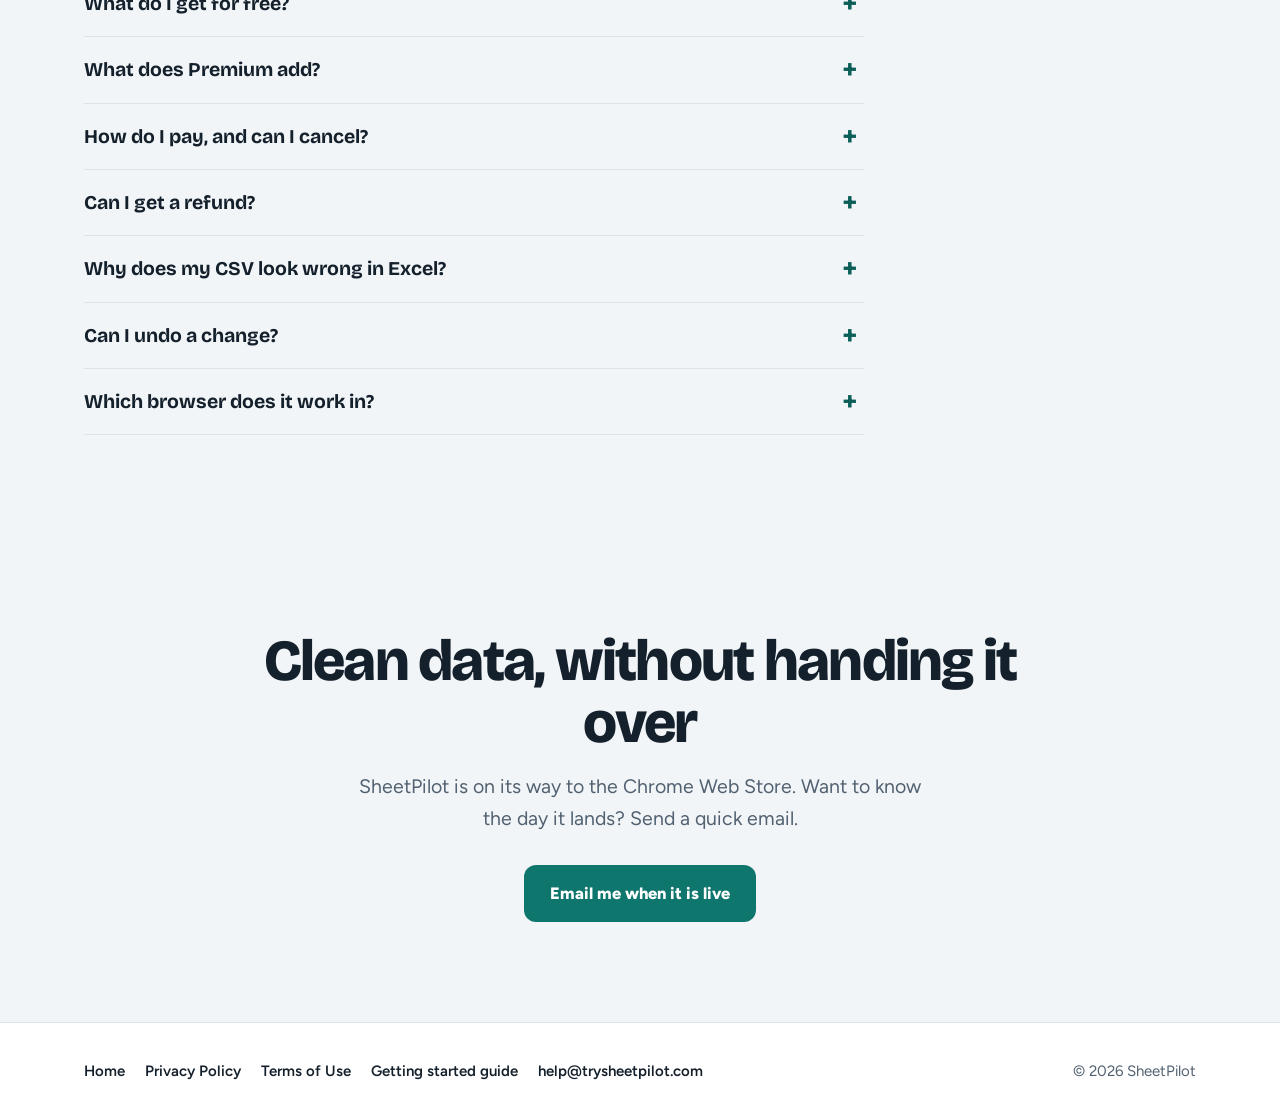
==== commit 0d507e75: "FAQ check" ====
--- a/index.html
+++ b/index.html
@@ -133,7 +133,7 @@
 
 <div class="strip"><div class="wrap"><div class="i"><b>Runs in your browser</b><span>No servers touch your spreadsheet.</span></div><div class="i"><b>You approve every change</b><span>Preview first. Undo before you download.</span></div><div class="i"><b>Free plan included</b><span>Clean files up to 1,000 rows at no cost.</span></div></div></div>
 
-<section id="how"><div class="wrap"><div class="head"><h2>Clean a file in three steps</h2><p>Nothing changes until you say so.</p></div>
+<section id="how"><div class="wrap"><div class="head"><h2>Clean a file in three steps</h2><p>Nothing changes until you say so. <a href="SheetPilot-Getting-Started.pdf">Download the step by step guide (PDF)</a></p></div>
 <ol class="steps"><li><h3>Choose your file</h3><p>Pick a CSV or Excel file from your computer. It opens instantly in the side panel.</p></li><li><h3>Review what is wrong</h3><p>Duplicates and problems are highlighted. Your file is not touched yet.</p></li><li><h3>Apply and download</h3><p>Happy with it? Apply the fixes and download. Changed your mind? Undo.</p></li></ol></div></section>
 
 <section class="dark" id="privacy"><div class="wrap"><div><h2>Your spreadsheet never leaves your computer</h2><p>Most online cleaners ask you to upload your file to their server. SheetPilot does all the work inside your browser, so customer lists, orders and contacts stay private.</p></div>
@@ -143,23 +143,30 @@
 <div class="grid"><div class="card"><h3>Clean it for me</h3><p>One click removes duplicates and extra spaces. You see exactly what will change before anything is applied.</p></div>
 <div class="card"><h3>Excel in, polished Excel out</h3><p>Open CSV or Excel files, then download a neat .xlsx with a clean font, a colored header, columns and rows that fit, a frozen top row and filters.</p><div class="ba"><s>Plain, cramped sheet</s><br><b>Clean, readable, professional</b></div></div>
 <div class="card"><span class="chip">Premium</span><h3>Phone numbers, any country</h3><p>Pick your country and every number becomes one clean format. Numbers that look wrong are left alone.</p><div class="ba"><s>(212) 555-1234</s><br><s>212.555.1234</s><br><b>+12125551234</b></div></div>
-<div class="card"><h3>Smart duplicate finder</h3><p>Match on the columns you choose, ignore capital letters, and see every match before removing it.</p><div class="ba"><s>Maria Santos</s><br><s>MARIA SANTOS</s> <b>1 match</b></div></div>
+<div class="card"><h3>Smart duplicate finder</h3><p>Finds copies, ignores capital letters, and shows every match before removing it. Premium lets you match on just the columns you choose.</p><div class="ba"><s>Maria Santos</s><br><s>MARIA SANTOS</s> <b>1 match</b></div></div>
 <div class="card"><h3>Auto totals</h3><p>Add a totals row that uses real Excel formulas, so the numbers keep updating when you edit them.</p><div class="ba"><s>Total</s> <b>=SUM(E2:E40)</b></div></div>
-<div class="card"><h3>Problem checks</h3><p>Flag blank cells, bad emails, wrong numbers and odd dates in the columns you pick. Your data stays unchanged.</p></div>
+<div class="card"><h3>Problem checks</h3><p>Flag blank cells and bad emails, with your data left unchanged. Premium adds your own checks for numbers, dates and more.</p></div>
 <div class="card"><span class="chip">Premium</span><h3>Bigger files</h3><p>Clean files up to 50,000 rows. The free plan covers up to 1,000.</p></div>
 <div class="card"><span class="chip">Premium</span><h3>Saved settings</h3><p>Save your cleaning setup once. It follows you to every computer you sign in on.</p></div>
 <div class="card"><h3>Undo anytime</h3><p>Apply a fix, change your mind, and go back before you download. Nothing is permanent.</p></div></div></div></section>
 
 <section id="pricing" style="padding-top:20px"><div class="wrap"><div class="head"><h2>Simple pricing</h2><p>Start free. Upgrade only if you need bigger files and the extra tools.</p></div>
 <div class="plans"><div class="plan"><h3>Free</h3><div class="price">₱0</div><p class="alt">Forever</p><ul><li>Open CSV and Excel files</li><li>One click clean up and duplicate removal</li><li>Polished Excel download with a totals row</li><li>Files up to 1,000 rows</li><li>Undo before you download</li></ul></div>
-<div class="plan pro"><h3>Premium</h3><div class="price">₱180 <small>per month</small></div><p class="alt">Or ₱1,800 per year</p><ul><li>Files up to 50,000 rows</li><li>Advanced tools and custom checks</li><li>Phone numbers fixed for any country</li><li>Empty rows removed</li><li>Saved settings on every computer</li></ul></div></div>
+<div class="plan pro"><h3>Premium</h3><div class="price">₱180 <small>per month</small></div><p class="alt">Or ₱1,800 per year</p><ul><li>Files up to 50,000 rows</li><li>Match duplicates on the columns you choose</li><li>Your own custom checks</li><li>Clean up to 10 files at once</li><li>Phone numbers fixed for any country</li><li>Empty rows removed</li><li>Saved settings on every computer</li></ul></div></div>
 <p class="note">Premium opens when SheetPilot launches on the Chrome Web Store. Payments are handled by Lemon Squeezy, so your card details never touch SheetPilot. Cancel anytime and keep Premium until the end of the period you paid for.</p></div></section>
 
-<section id="faq" style="padding-top:20px"><div class="wrap"><div class="head"><h2>Questions</h2></div><div class="faq">
-<details><summary>Do you upload my file?</summary><p>No. Your CSV is opened and cleaned inside your browser. We only store your email and plan status.</p></details>
-<details><summary>Do I need an account?</summary><p>Not for the free plan. You only sign in, with a code sent to your email, when you want Premium.</p></details>
+<section id="faq" style="padding-top:20px"><div class="wrap"><div class="head"><h2>Questions</h2><p>Still stuck? Email <a href="mailto:help@trysheetpilot.com">help@trysheetpilot.com</a> and a real person will reply.</p></div><div class="faq">
+<details><summary>Do you upload my file?</summary><p>No. Your file is opened and cleaned inside Chrome on your own computer. Nothing in your spreadsheet is sent to a server. We only store your email and plan status.</p></details>
+<details><summary>Which files can I open?</summary><p>CSV files and Excel (.xlsx) files. For Excel files, SheetPilot uses the first sheet. You can download the result as an Excel file or a CSV file. Excel is the better choice because it keeps phone numbers, dates and numbers correct.</p></details>
+<details><summary>What does Clean it for me do?</summary><p>One click removes extra spaces and duplicate rows. You see a preview first, then press Apply. Changed your mind? Press Undo.</p></details>
+<details><summary>How does SheetPilot decide what a duplicate is?</summary><p>It keeps the first copy and removes later rows that match it. Capital letters are ignored, so MARIA SANTOS and Maria Santos count as the same. Premium lets you match on only the columns you choose.</p></details>
+<details><summary>Do I need an account?</summary><p>Not for the free plan. You only sign in, with a code sent to your email, when you want Premium. There is no password to remember.</p></details>
+<details><summary>What do I get for free?</summary><p>Files up to 1,000 rows, one click clean up and duplicate removal, a polished Excel download with a totals row, and basic problem checks and reports.</p></details>
+<details><summary>What does Premium add?</summary><p>Files up to 50,000 rows, duplicate matching on the columns you choose, your own custom checks, cleaning up to 10 files at once, phone numbers fixed for any country, empty rows removed, and saved settings on every computer. It costs ₱180 per month or ₱1,800 per year.</p></details>
+<details><summary>How do I pay, and can I cancel?</summary><p>Payments go through Lemon Squeezy, so your card details never reach us. Cancel anytime and keep Premium until your paid period ends. Use the manage link in your Lemon Squeezy receipt email, or email help@trysheetpilot.com and we will help.</p></details>
+<details><summary>Can I get a refund?</summary><p>If something is wrong, email help@trysheetpilot.com within 14 days of your purchase and we will do our best to make it right, including a refund where it makes sense.</p></details>
+<details><summary>Why does my CSV look wrong in Excel?</summary><p>Excel can drop leading zeros and plus signs, and show ##### in narrow columns, when it opens a CSV. Download the Excel (.xlsx) file from SheetPilot instead. It sets column widths, row heights and formats for you.</p></details>
 <details><summary>Can I undo a change?</summary><p>Yes. You review changes first, and you can undo before you download.</p></details>
-<details><summary>How do I pay, and can I cancel?</summary><p>Payments go through Lemon Squeezy. Cancel anytime and keep Premium until your paid period ends.</p></details>
-<details><summary>What file types work?</summary><p>CSV files and Excel (.xlsx) files. For Excel files, SheetPilot uses the first sheet.</p></details></div></div></section>
+<details><summary>Which browser does it work in?</summary><p>Google Chrome.</p></details></div></div></section>
 
-<section class="end"><div class="wrap"><h2>Clean data, without handing it over</h2><p>SheetPilot is on its way to the Chrome Web Store. Want to know the day it lands? Send a quick email.</p><div class="cta"><a class="btn pri" href="mailto:sheetpilot.help@gmail.com?subject=Tell%20me%20when%20SheetPilot%20is%20live">Email me when it is live</a></div></div></section></main><footer><div class="wrap"><div><a href="index.html">Home</a><a href="privacy.html">Privacy Policy</a><a href="terms.html">Terms of Use</a><a href="mailto:sheetpilot.help@gmail.com">sheetpilot.help@gmail.com</a></div><p>© 2026 SheetPilot</p></div></footer><script>(function(){var r=document.documentElement,t=document.querySelector('.theme');function dark(){var a=r.getAttribute('data-theme');return a?a==='dark':matchMedia('(prefers-color-scheme: dark)').matches}function paint(){if(t){var d=dark();t.textContent=d?'\u2600':'\u263E';t.setAttribute('aria-label',d?'Switch to light mode':'Switch to dark mode')}}paint();if(t)t.addEventListener('click',function(){var n=dark()?'light':'dark';r.setAttribute('data-theme',n);try{localStorage.setItem('sp-theme',n)}catch(e){}paint()})})();const b=document.querySelector('.burger'),l=document.querySelector('.links');if(b&&l){const c=()=>{l.classList.remove('open');b.setAttribute('aria-expanded','false')};b.addEventListener('click',()=>{const o=l.classList.toggle('open');b.setAttribute('aria-expanded',o)});l.addEventListener('click',e=>{if(e.target.tagName==='A')c()});document.addEventListener('keydown',e=>{if(e.key==='Escape')c()})}</script></body></html>+<section class="end"><div class="wrap"><h2>Clean data, without handing it over</h2><p>SheetPilot is on its way to the Chrome Web Store. Want to know the day it lands? Send a quick email.</p><div class="cta"><a class="btn pri" href="mailto:help@trysheetpilot.com?subject=Tell%20me%20when%20SheetPilot%20is%20live">Email me when it is live</a></div></div></section></main><footer><div class="wrap"><div><a href="index.html">Home</a><a href="privacy.html">Privacy Policy</a><a href="terms.html">Terms of Use</a><a href="SheetPilot-Getting-Started.pdf">Getting started guide</a><a href="mailto:help@trysheetpilot.com">help@trysheetpilot.com</a></div><p>© 2026 SheetPilot</p></div></footer><script>(function(){var r=document.documentElement,t=document.querySelector('.theme');function dark(){var a=r.getAttribute('data-theme');return a?a==='dark':matchMedia('(prefers-color-scheme: dark)').matches}function paint(){if(t){var d=dark();t.textContent=d?'\u2600':'\u263E';t.setAttribute('aria-label',d?'Switch to light mode':'Switch to dark mode')}}paint();if(t)t.addEventListener('click',function(){var n=dark()?'light':'dark';r.setAttribute('data-theme',n);try{localStorage.setItem('sp-theme',n)}catch(e){}paint()})})();const b=document.querySelector('.burger'),l=document.querySelector('.links');if(b&&l){const c=()=>{l.classList.remove('open');b.setAttribute('aria-expanded','false')};b.addEventListener('click',()=>{const o=l.classList.toggle('open');b.setAttribute('aria-expanded',o)});l.addEventListener('click',e=>{if(e.target.tagName==='A')c()});document.addEventListener('keydown',e=>{if(e.key==='Escape')c()})}</script></body></html>
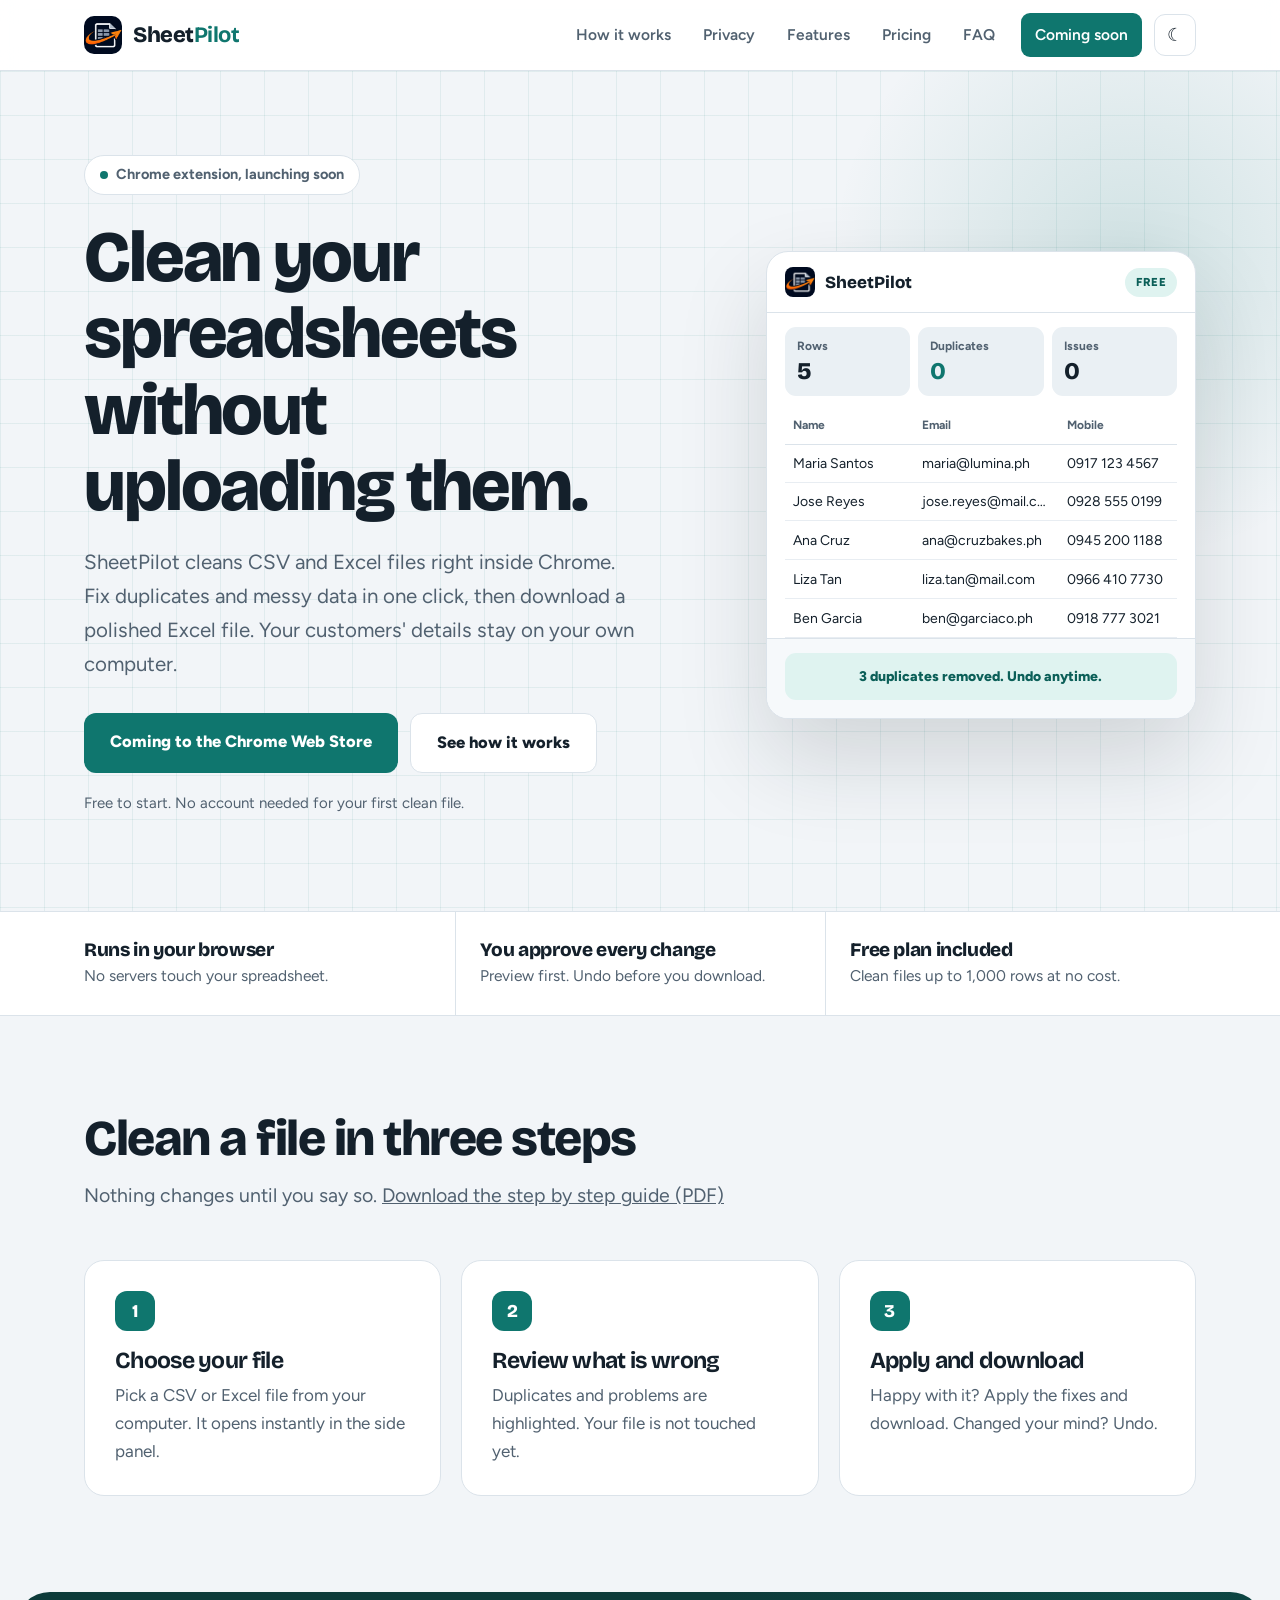
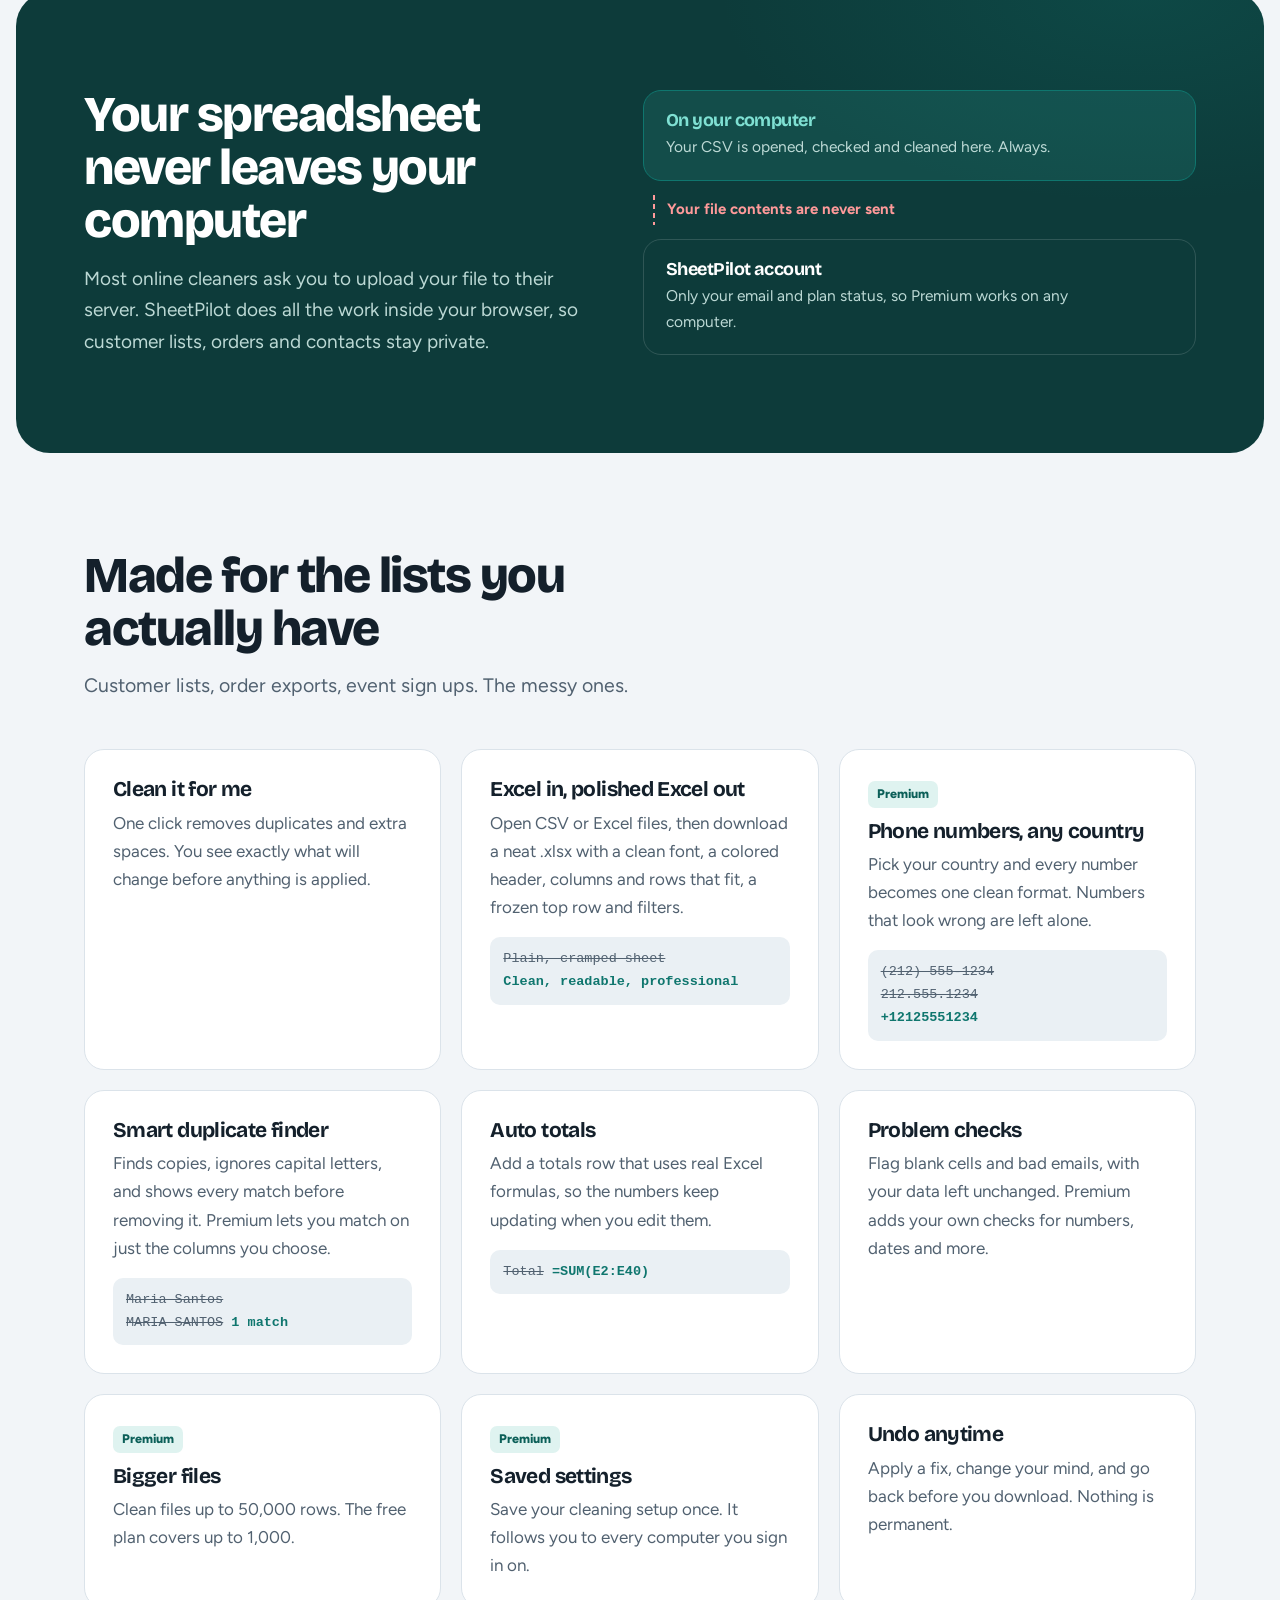
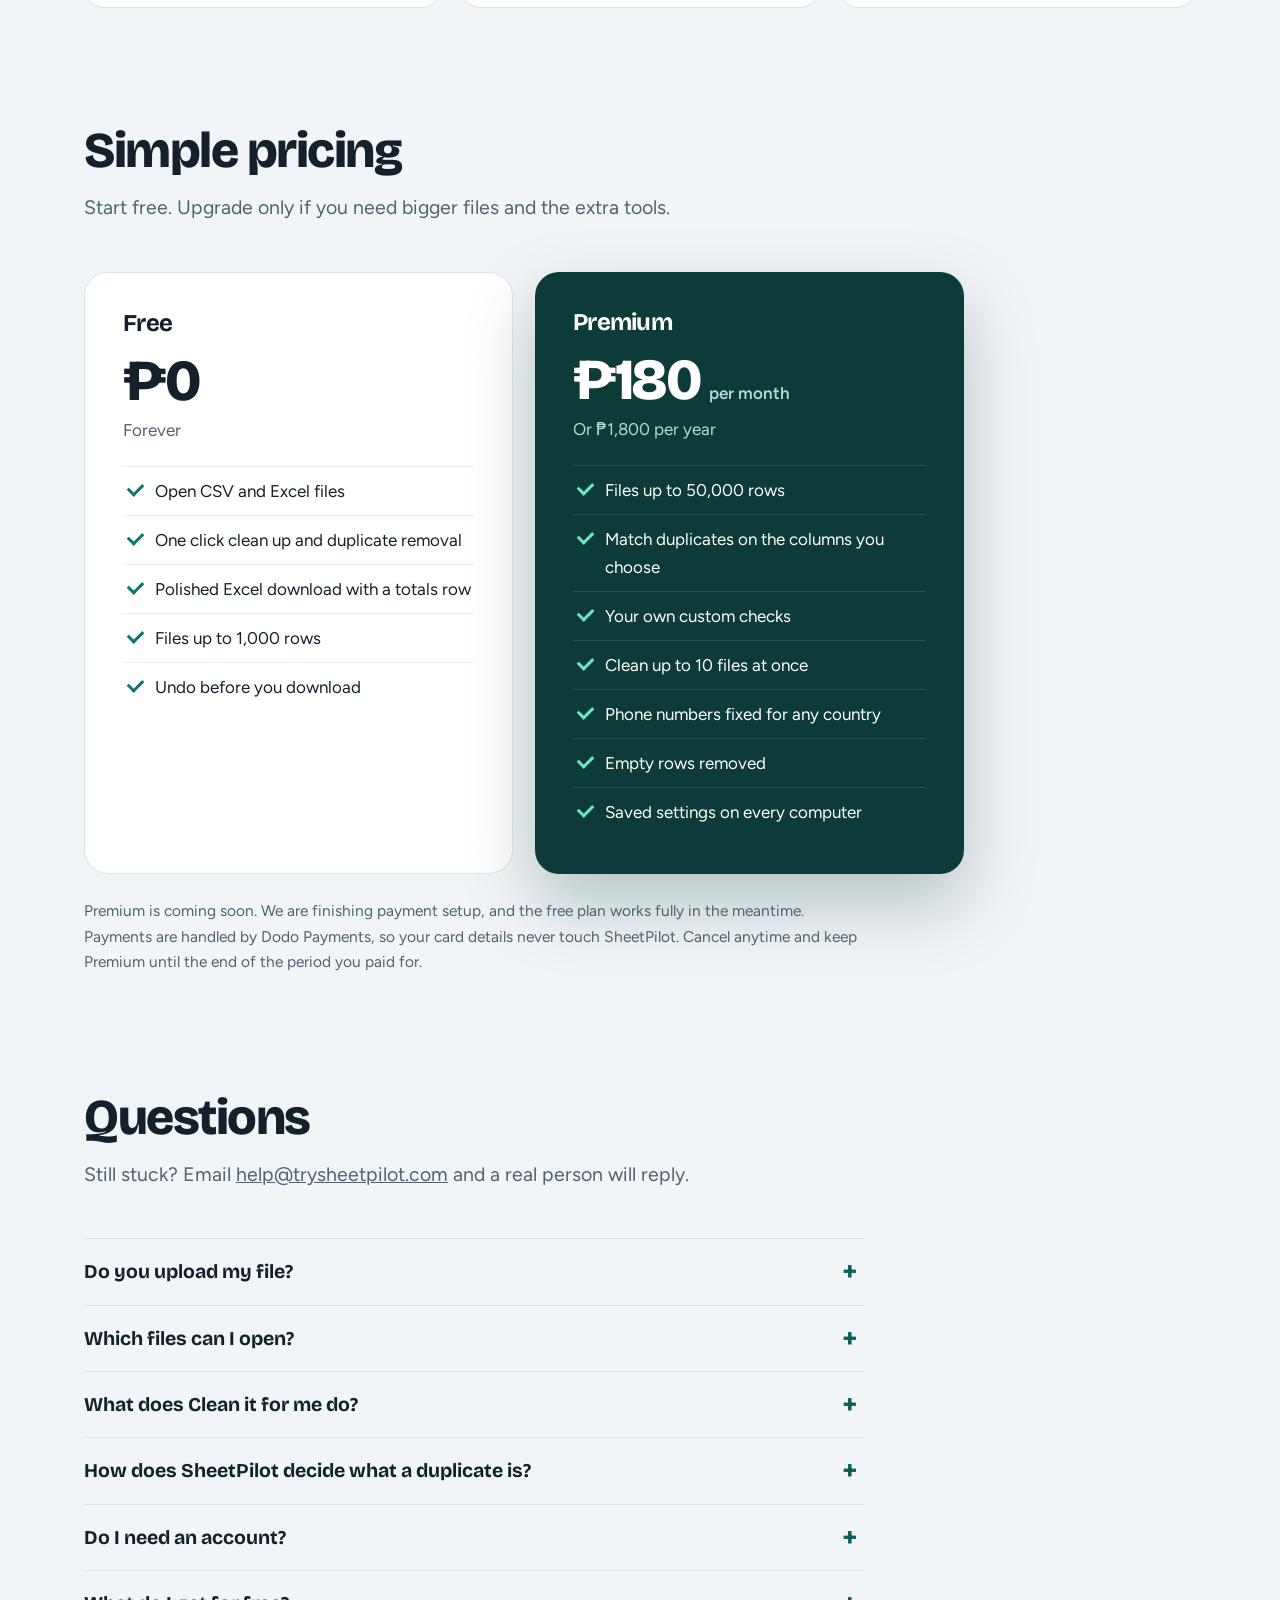
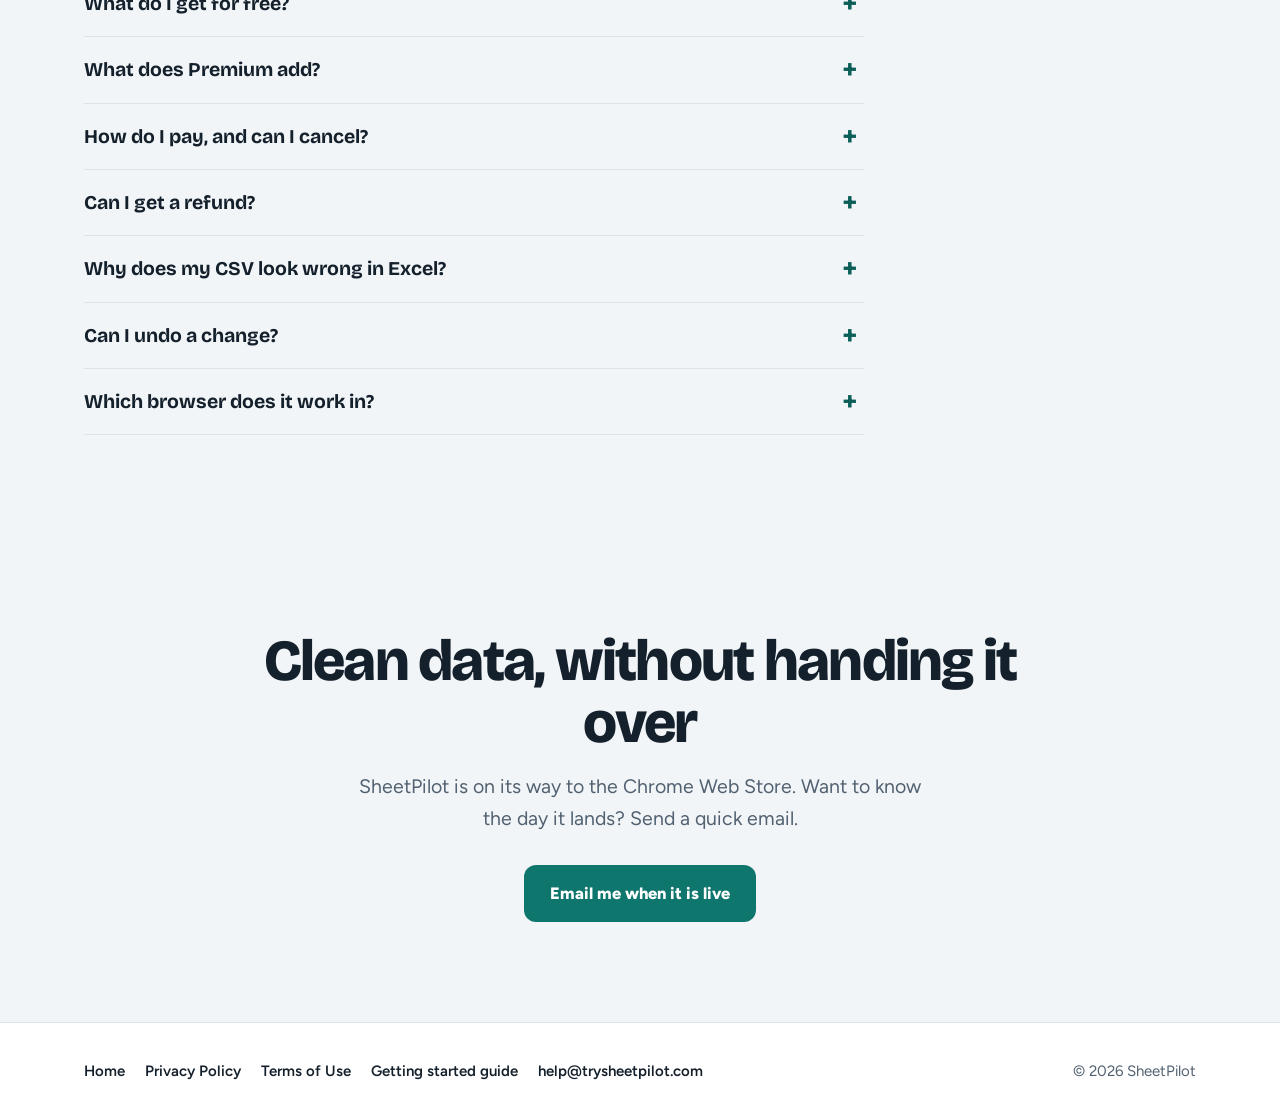
==== commit 32f80cfa: "Add files via upload" ====
--- a/index.html
+++ b/index.html
@@ -153,7 +153,7 @@
 <section id="pricing" style="padding-top:20px"><div class="wrap"><div class="head"><h2>Simple pricing</h2><p>Start free. Upgrade only if you need bigger files and the extra tools.</p></div>
 <div class="plans"><div class="plan"><h3>Free</h3><div class="price">₱0</div><p class="alt">Forever</p><ul><li>Open CSV and Excel files</li><li>One click clean up and duplicate removal</li><li>Polished Excel download with a totals row</li><li>Files up to 1,000 rows</li><li>Undo before you download</li></ul></div>
 <div class="plan pro"><h3>Premium</h3><div class="price">₱180 <small>per month</small></div><p class="alt">Or ₱1,800 per year</p><ul><li>Files up to 50,000 rows</li><li>Match duplicates on the columns you choose</li><li>Your own custom checks</li><li>Clean up to 10 files at once</li><li>Phone numbers fixed for any country</li><li>Empty rows removed</li><li>Saved settings on every computer</li></ul></div></div>
-<p class="note">Premium opens when SheetPilot launches on the Chrome Web Store. Payments are handled by Lemon Squeezy, so your card details never touch SheetPilot. Cancel anytime and keep Premium until the end of the period you paid for.</p></div></section>
+<p class="note">Premium is coming soon. We are finishing payment setup, and the free plan works fully in the meantime. Payments are handled by Dodo Payments, so your card details never touch SheetPilot. Cancel anytime and keep Premium until the end of the period you paid for.</p></div></section>
 
 <section id="faq" style="padding-top:20px"><div class="wrap"><div class="head"><h2>Questions</h2><p>Still stuck? Email <a href="mailto:help@trysheetpilot.com">help@trysheetpilot.com</a> and a real person will reply.</p></div><div class="faq">
 <details><summary>Do you upload my file?</summary><p>No. Your file is opened and cleaned inside Chrome on your own computer. Nothing in your spreadsheet is sent to a server. We only store your email and plan status.</p></details>
@@ -163,7 +163,7 @@
 <details><summary>Do I need an account?</summary><p>Not for the free plan. You only sign in, with a code sent to your email, when you want Premium. There is no password to remember.</p></details>
 <details><summary>What do I get for free?</summary><p>Files up to 1,000 rows, one click clean up and duplicate removal, a polished Excel download with a totals row, and basic problem checks and reports.</p></details>
 <details><summary>What does Premium add?</summary><p>Files up to 50,000 rows, duplicate matching on the columns you choose, your own custom checks, cleaning up to 10 files at once, phone numbers fixed for any country, empty rows removed, and saved settings on every computer. It costs ₱180 per month or ₱1,800 per year.</p></details>
-<details><summary>How do I pay, and can I cancel?</summary><p>Payments go through Lemon Squeezy, so your card details never reach us. Cancel anytime and keep Premium until your paid period ends. Use the manage link in your Lemon Squeezy receipt email, or email help@trysheetpilot.com and we will help.</p></details>
+<details><summary>How do I pay, and can I cancel?</summary><p>Payments go through Dodo Payments, so your card details never reach us. Cancel anytime and keep Premium until your paid period ends. Use the link in your payment receipt email, or email help@trysheetpilot.com and we will help.</p></details>
 <details><summary>Can I get a refund?</summary><p>If something is wrong, email help@trysheetpilot.com within 14 days of your purchase and we will do our best to make it right, including a refund where it makes sense.</p></details>
 <details><summary>Why does my CSV look wrong in Excel?</summary><p>Excel can drop leading zeros and plus signs, and show ##### in narrow columns, when it opens a CSV. Download the Excel (.xlsx) file from SheetPilot instead. It sets column widths, row heights and formats for you.</p></details>
 <details><summary>Can I undo a change?</summary><p>Yes. You review changes first, and you can undo before you download.</p></details>
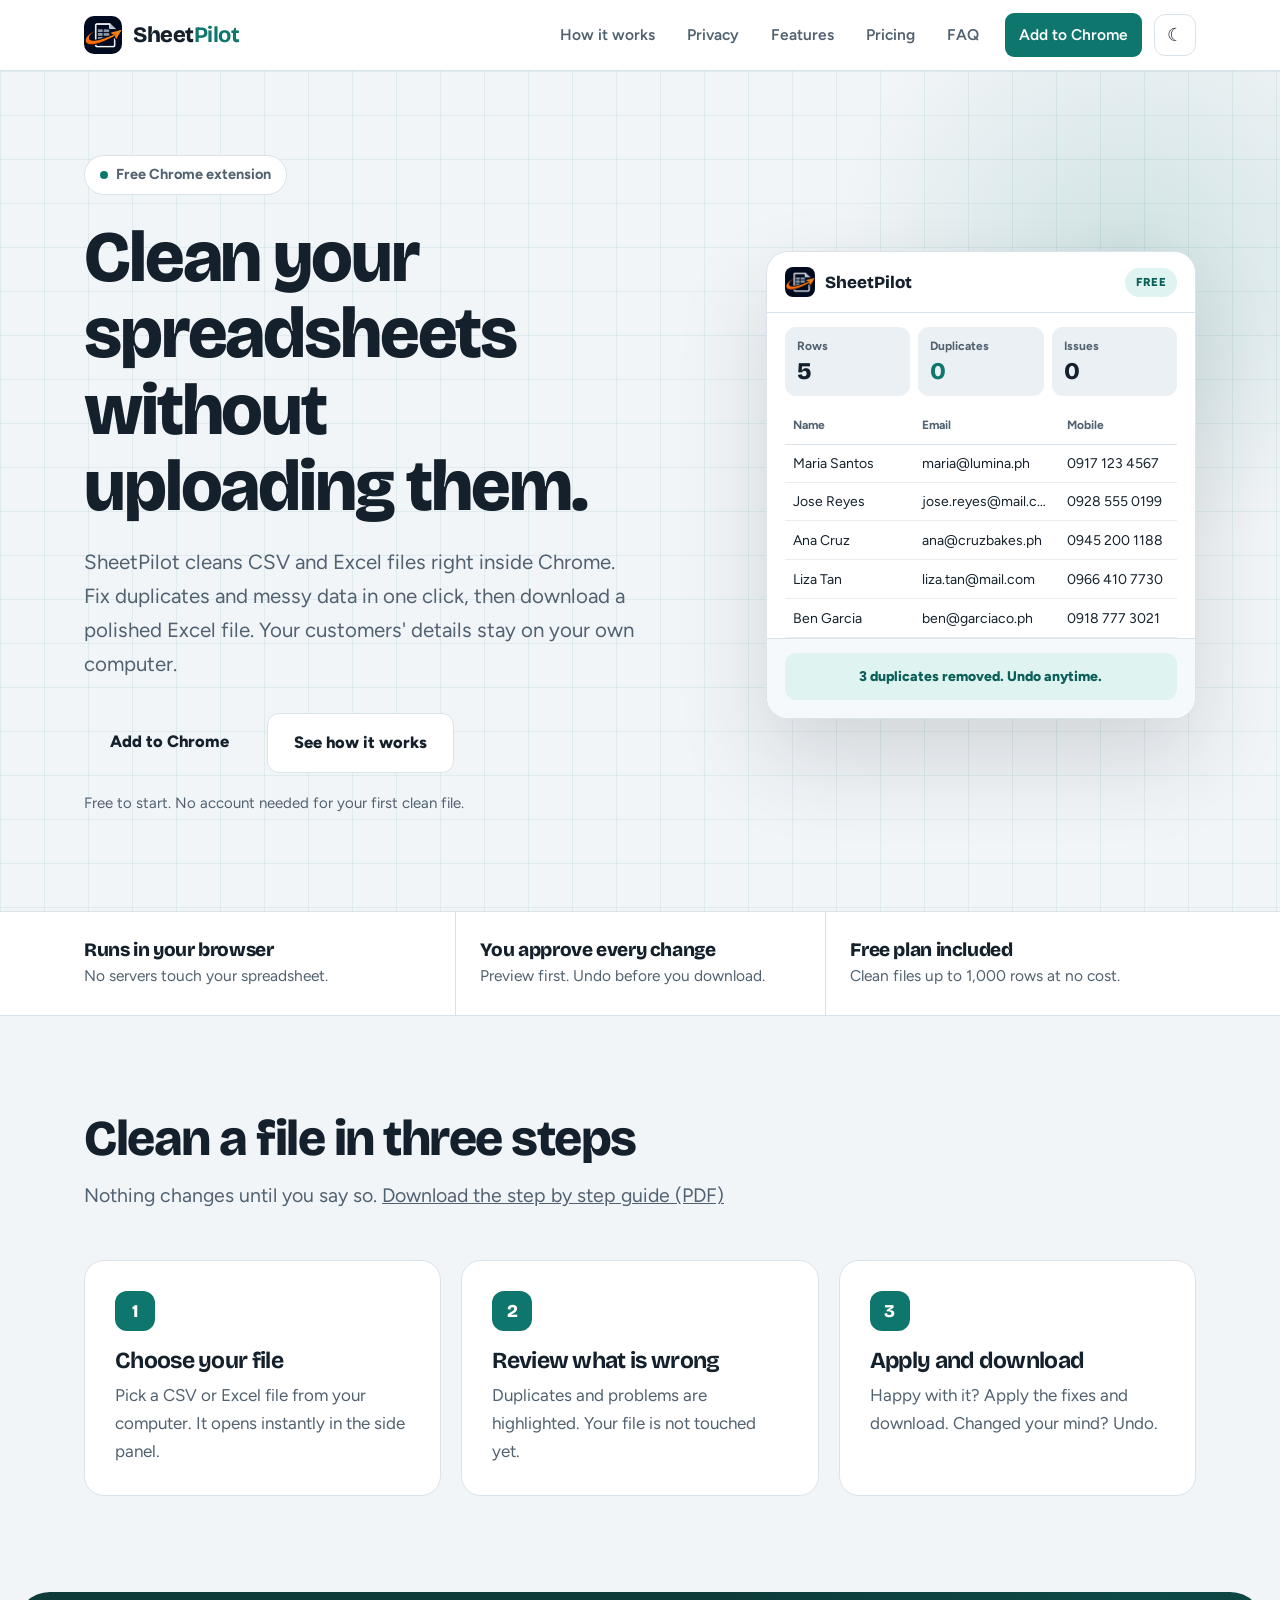
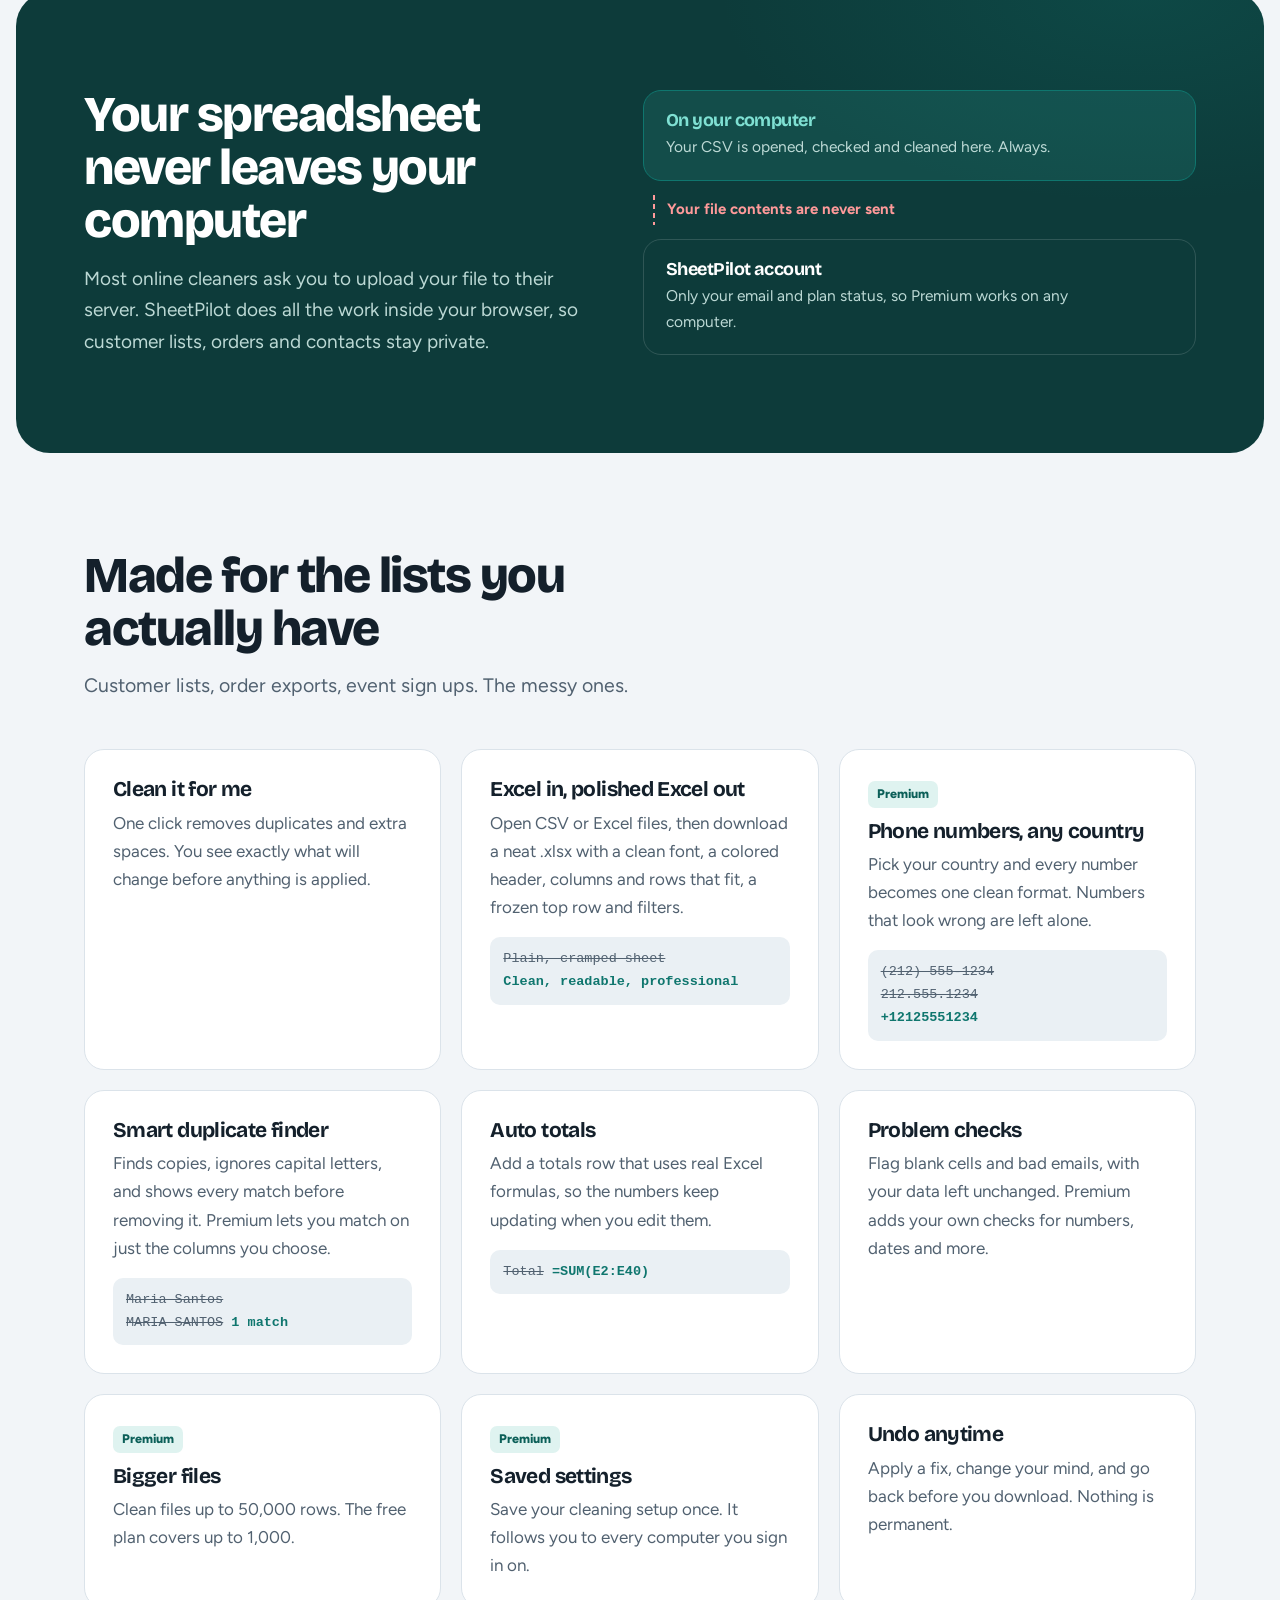
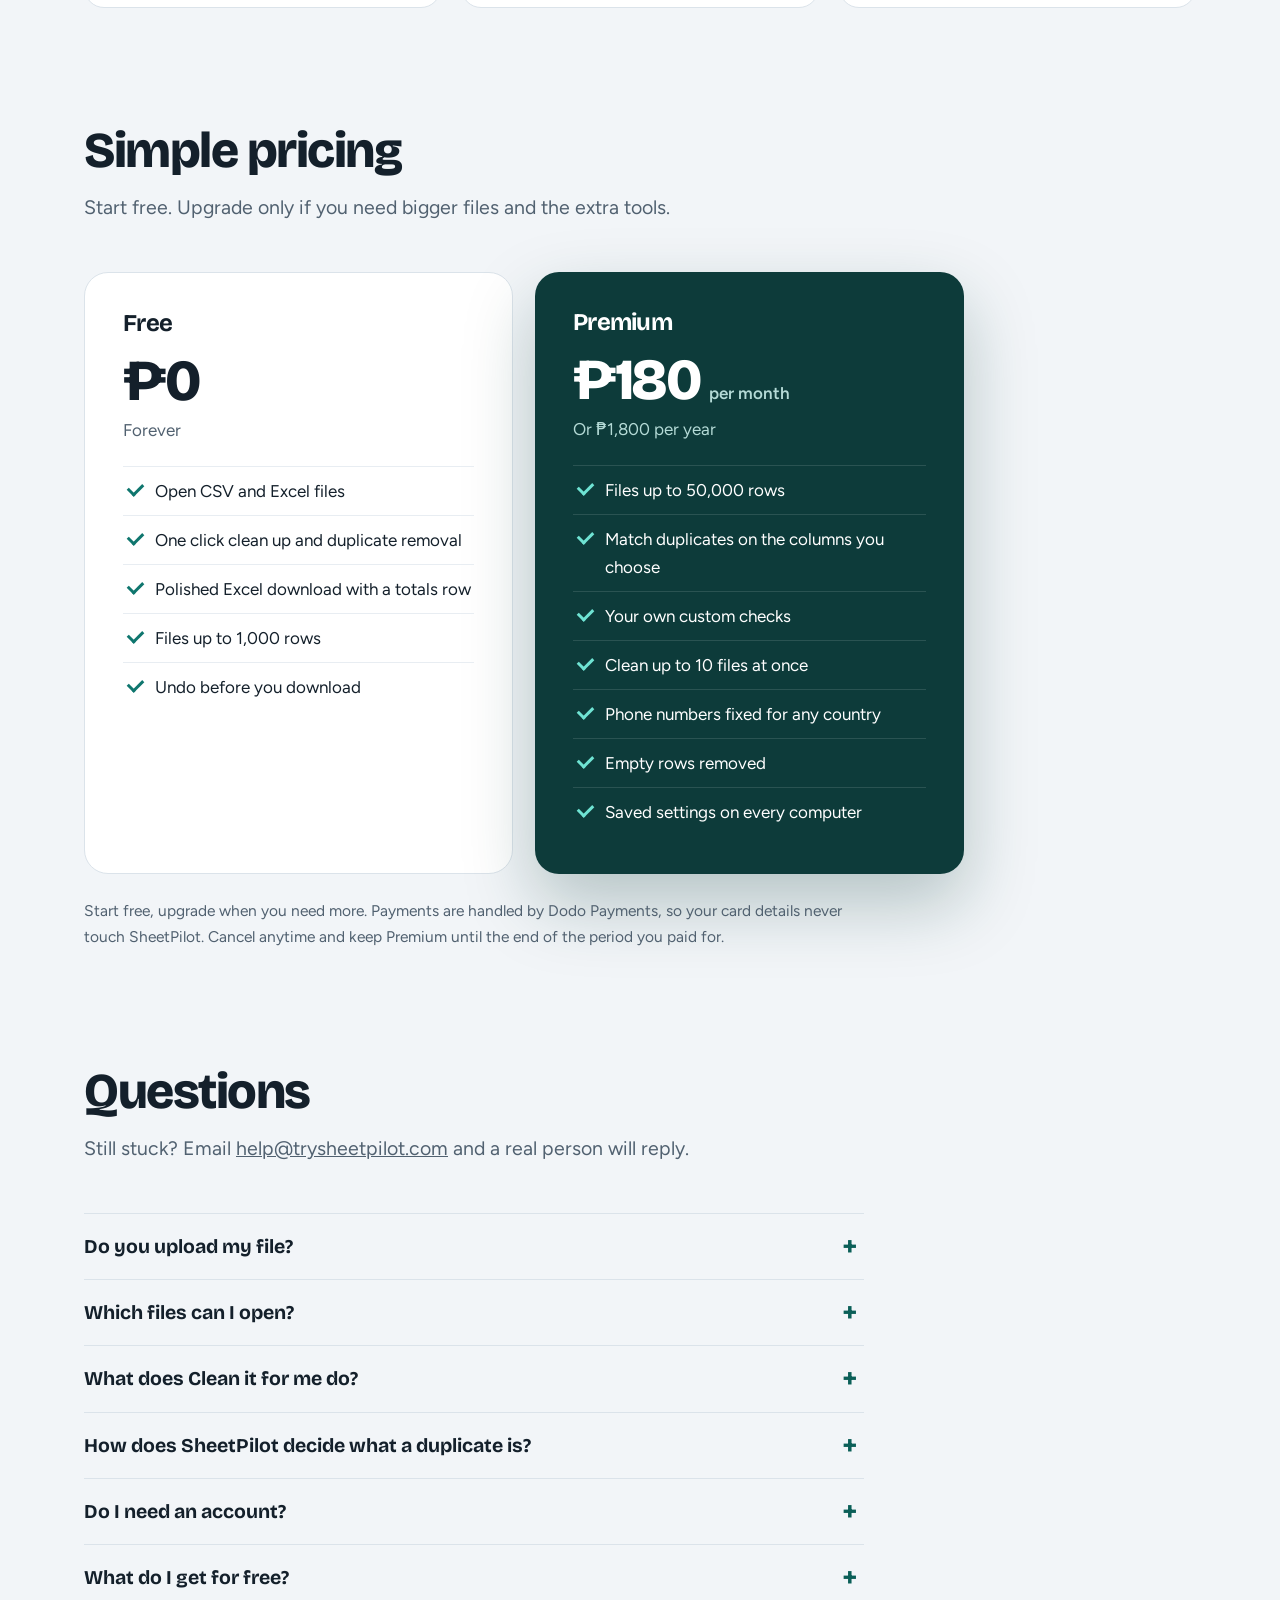
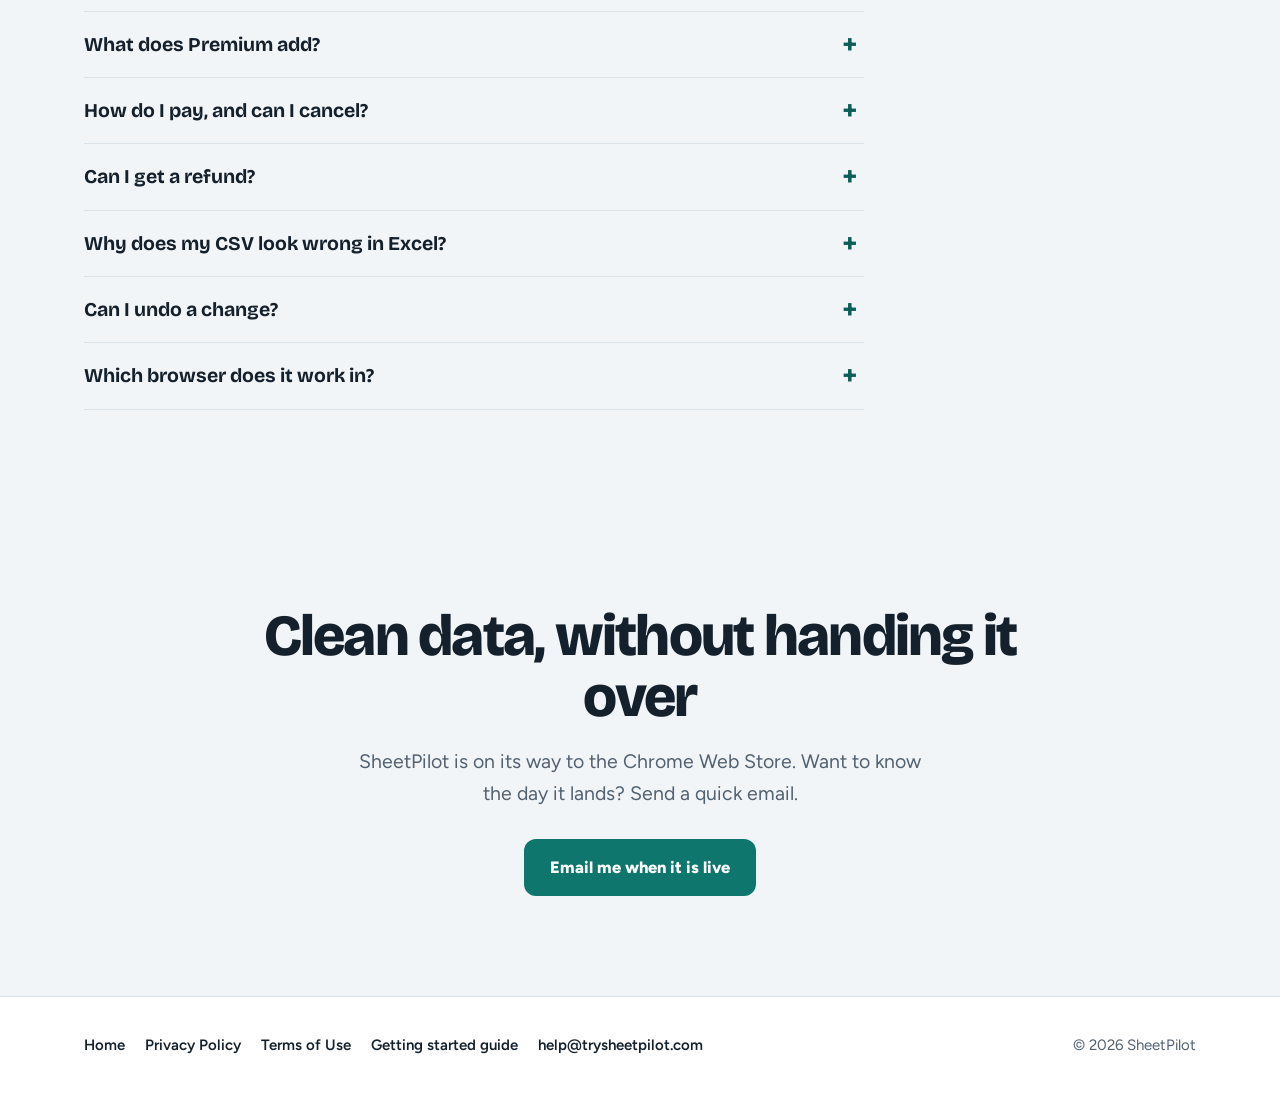
==== commit c441dc61: "Live Website" ====
--- a/index.html
+++ b/index.html
@@ -118,12 +118,12 @@
  .links.open{display:flex}.links a{padding:14px 10px;font-size:17px}.links .pill{margin:8px 0 0;text-align:center}
 }
 @media(prefers-reduced-motion:reduce){.tbl{animation:none;height:236px}.swap .a,.swap .b,.pf .a,.pf .b,.tbl tr.d td{animation:none}.tbl tr.d{display:none}.swap .a,.pf .a{opacity:0}.swap .b,.pf .b{opacity:1}html{scroll-behavior:auto}}
-</style></head><body><a class="skip" href="#main">Skip to content</a><header class="nav"><div class="wrap"><a class="brand" href="index.html"><img src="logo.png" alt="" width="38" height="38"><span>Sheet<b>Pilot</b></span></a><button class="theme" type="button" aria-label="Switch to dark mode"></button><button class="burger" aria-label="Menu" aria-expanded="false" aria-controls="links"><i></i><i></i><i></i></button><nav class="links" id="links" aria-label="Main"><a href="index.html#how">How it works</a><a href="index.html#privacy">Privacy</a><a href="index.html#features">Features</a><a href="index.html#pricing">Pricing</a><a href="index.html#faq">FAQ</a><a class="pill" href="index.html#get">Coming soon</a></nav></div></header><main id="main">
+</style></head><body><a class="skip" href="#main">Skip to content</a><header class="nav"><div class="wrap"><a class="brand" href="index.html"><img src="logo.png" alt="" width="38" height="38"><span>Sheet<b>Pilot</b></span></a><button class="theme" type="button" aria-label="Switch to dark mode"></button><button class="burger" aria-label="Menu" aria-expanded="false" aria-controls="links"><i></i><i></i><i></i></button><nav class="links" id="links" aria-label="Main"><a href="index.html#how">How it works</a><a href="index.html#privacy">Privacy</a><a href="index.html#features">Features</a><a href="index.html#pricing">Pricing</a><a href="index.html#faq">FAQ</a><a class="pill" href="https://chromewebstore.google.com/detail/sheetpilot/ioamejcfebmjemkdodpoiffhbcgjopoa" target="_blank" rel="noopener">Add to Chrome</a></nav></div></header><main id="main">
 <section class="hero" style="padding-bottom:96px"><div class="wrap"><div>
-<div class="badge">Chrome extension, launching soon</div>
+<div class="badge">Free Chrome extension</div>
 <h1>Clean your spreadsheets without uploading them.</h1>
 <p class="lead">SheetPilot cleans CSV and Excel files right inside Chrome. Fix duplicates and messy data in one click, then download a polished Excel file. Your customers' details stay on your own computer.</p>
-<div class="cta" id="get"><span class="btn soon" role="note">Coming to the Chrome Web Store</span><a class="btn sec" href="#how">See how it works</a></div>
+<div class="cta" id="get"><a class="btn" href="https://chromewebstore.google.com/detail/sheetpilot/ioamejcfebmjemkdodpoiffhbcgjopoa" target="_blank" rel="noopener">Add to Chrome</a><a class="btn sec" href="#how">See how it works</a></div>
 <p class="fine">Free to start. No account needed for your first clean file.</p></div>
 <div class="panel" role="img" aria-label="The SheetPilot side panel finding 3 duplicate rows, highlighting them, and removing them"><div class="ph"><div class="b"><img src="logo.png" alt="" width="30" height="30">SheetPilot</div><span class="tag">FREE</span></div>
 <div class="stats"><div class="stat"><small>Rows</small><strong><span class="swap"><span class="a">8</span><span class="b">5</span></span></strong></div><div class="stat"><small>Duplicates</small><strong><span class="swap"><span class="a warn">3</span><span class="b good">0</span></span></strong></div><div class="stat"><small>Issues</small><strong>0</strong></div></div>
@@ -153,7 +153,7 @@
 <section id="pricing" style="padding-top:20px"><div class="wrap"><div class="head"><h2>Simple pricing</h2><p>Start free. Upgrade only if you need bigger files and the extra tools.</p></div>
 <div class="plans"><div class="plan"><h3>Free</h3><div class="price">₱0</div><p class="alt">Forever</p><ul><li>Open CSV and Excel files</li><li>One click clean up and duplicate removal</li><li>Polished Excel download with a totals row</li><li>Files up to 1,000 rows</li><li>Undo before you download</li></ul></div>
 <div class="plan pro"><h3>Premium</h3><div class="price">₱180 <small>per month</small></div><p class="alt">Or ₱1,800 per year</p><ul><li>Files up to 50,000 rows</li><li>Match duplicates on the columns you choose</li><li>Your own custom checks</li><li>Clean up to 10 files at once</li><li>Phone numbers fixed for any country</li><li>Empty rows removed</li><li>Saved settings on every computer</li></ul></div></div>
-<p class="note">Premium is coming soon. We are finishing payment setup, and the free plan works fully in the meantime. Payments are handled by Dodo Payments, so your card details never touch SheetPilot. Cancel anytime and keep Premium until the end of the period you paid for.</p></div></section>
+<p class="note">Start free, upgrade when you need more. Payments are handled by Dodo Payments, so your card details never touch SheetPilot. Cancel anytime and keep Premium until the end of the period you paid for.</p></div></section>
 
 <section id="faq" style="padding-top:20px"><div class="wrap"><div class="head"><h2>Questions</h2><p>Still stuck? Email <a href="mailto:help@trysheetpilot.com">help@trysheetpilot.com</a> and a real person will reply.</p></div><div class="faq">
 <details><summary>Do you upload my file?</summary><p>No. Your file is opened and cleaned inside Chrome on your own computer. Nothing in your spreadsheet is sent to a server. We only store your email and plan status.</p></details>
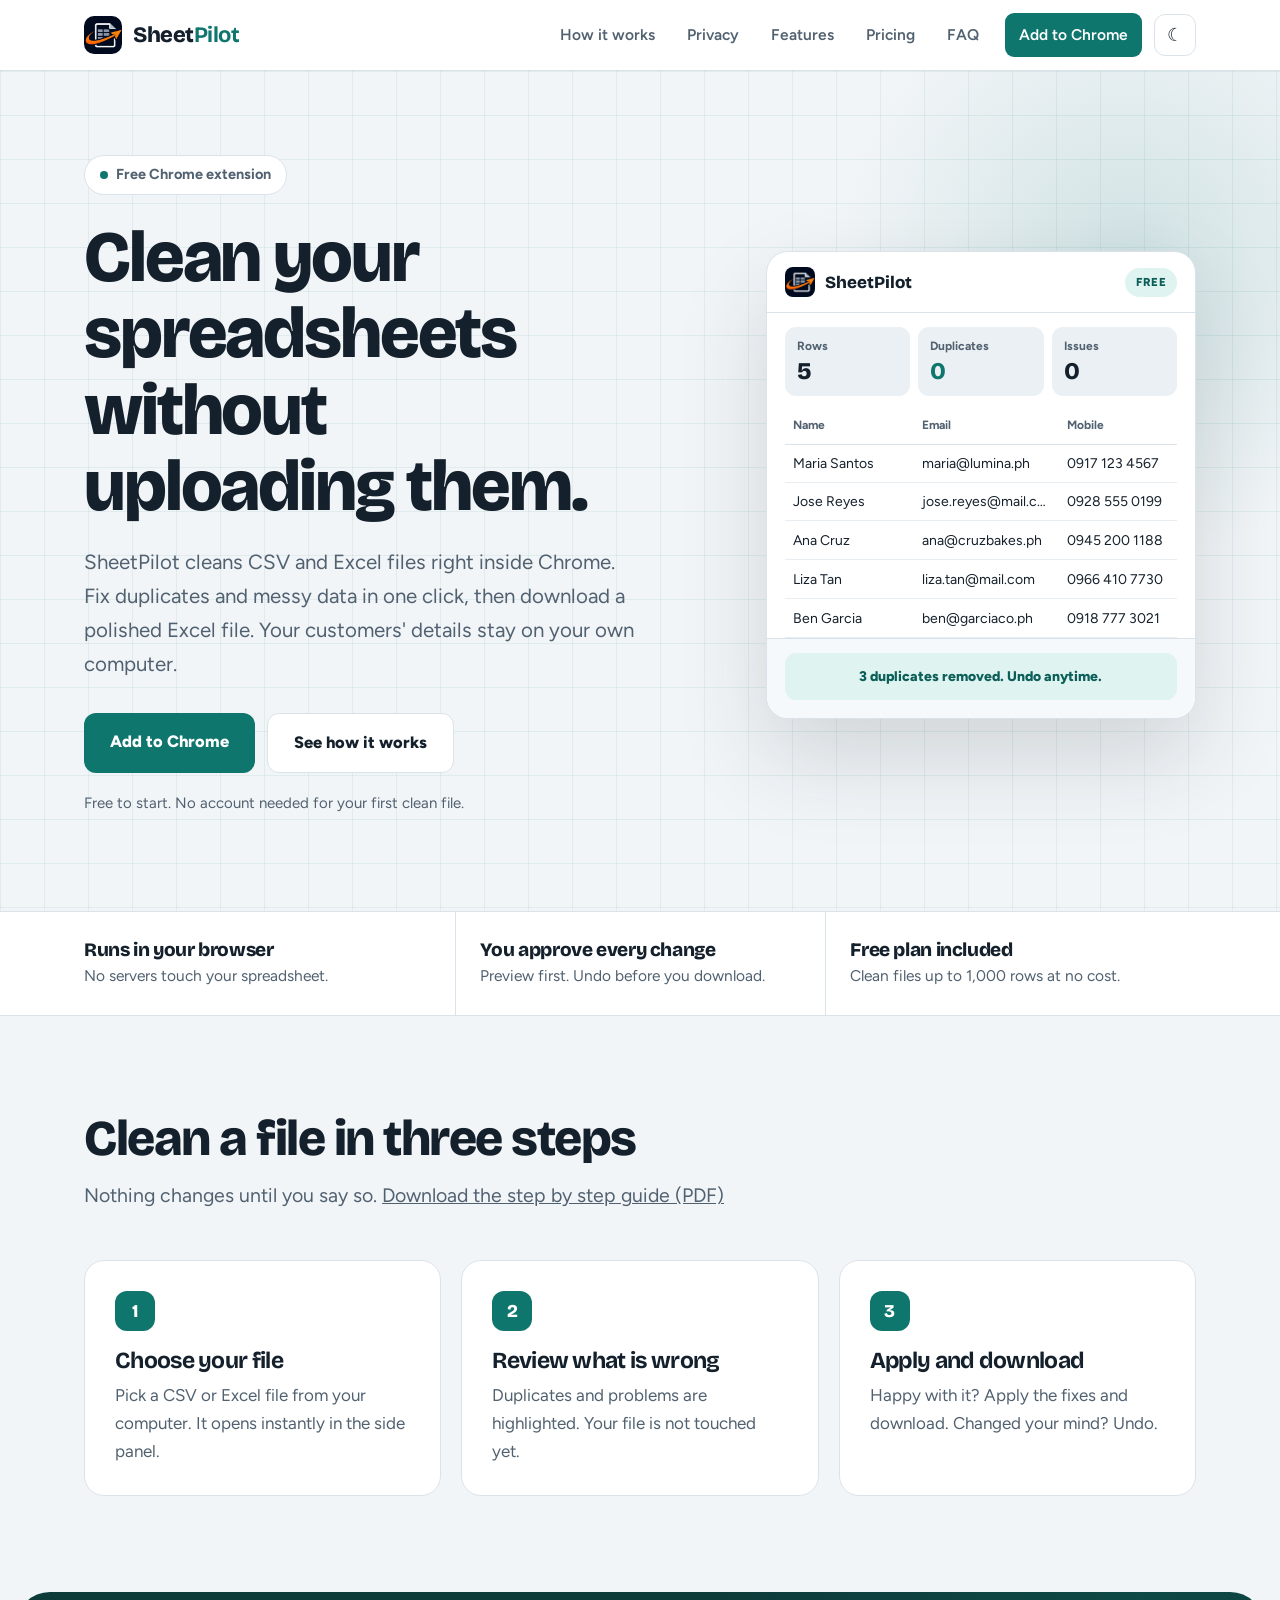
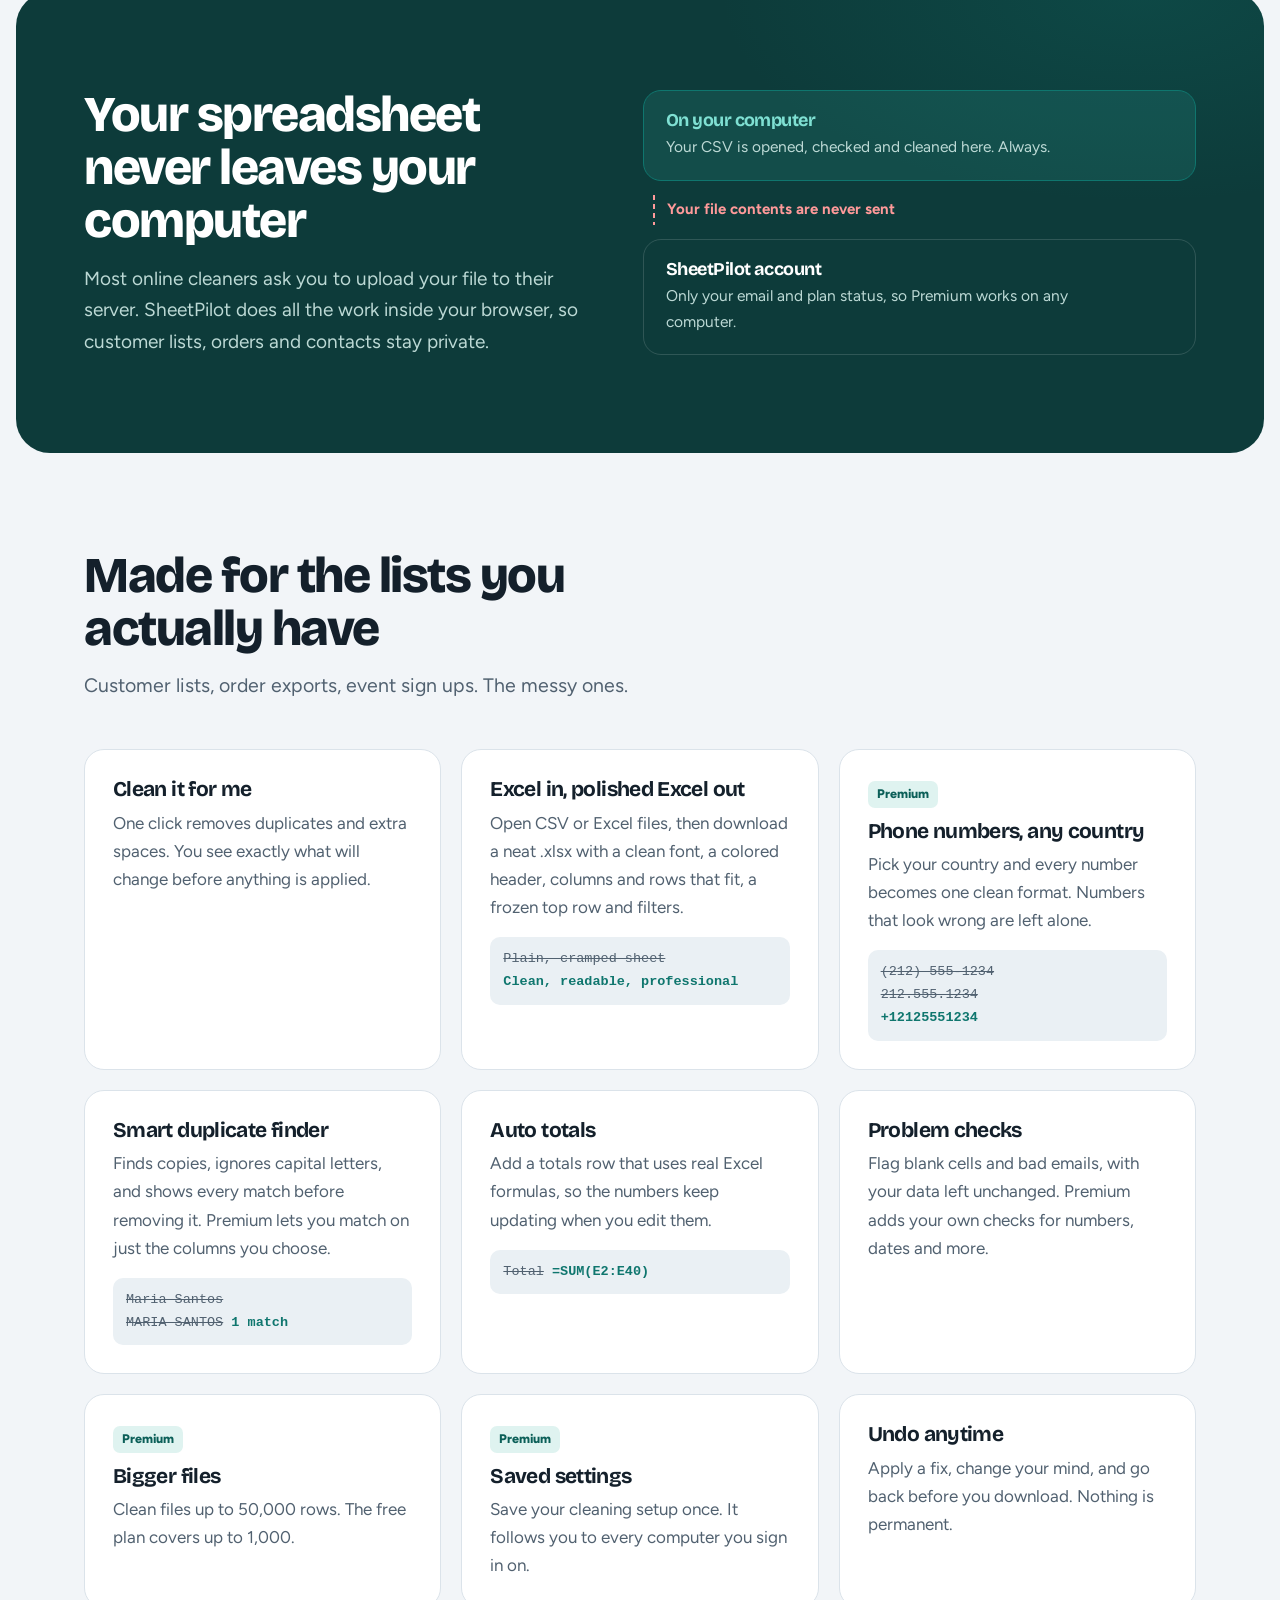
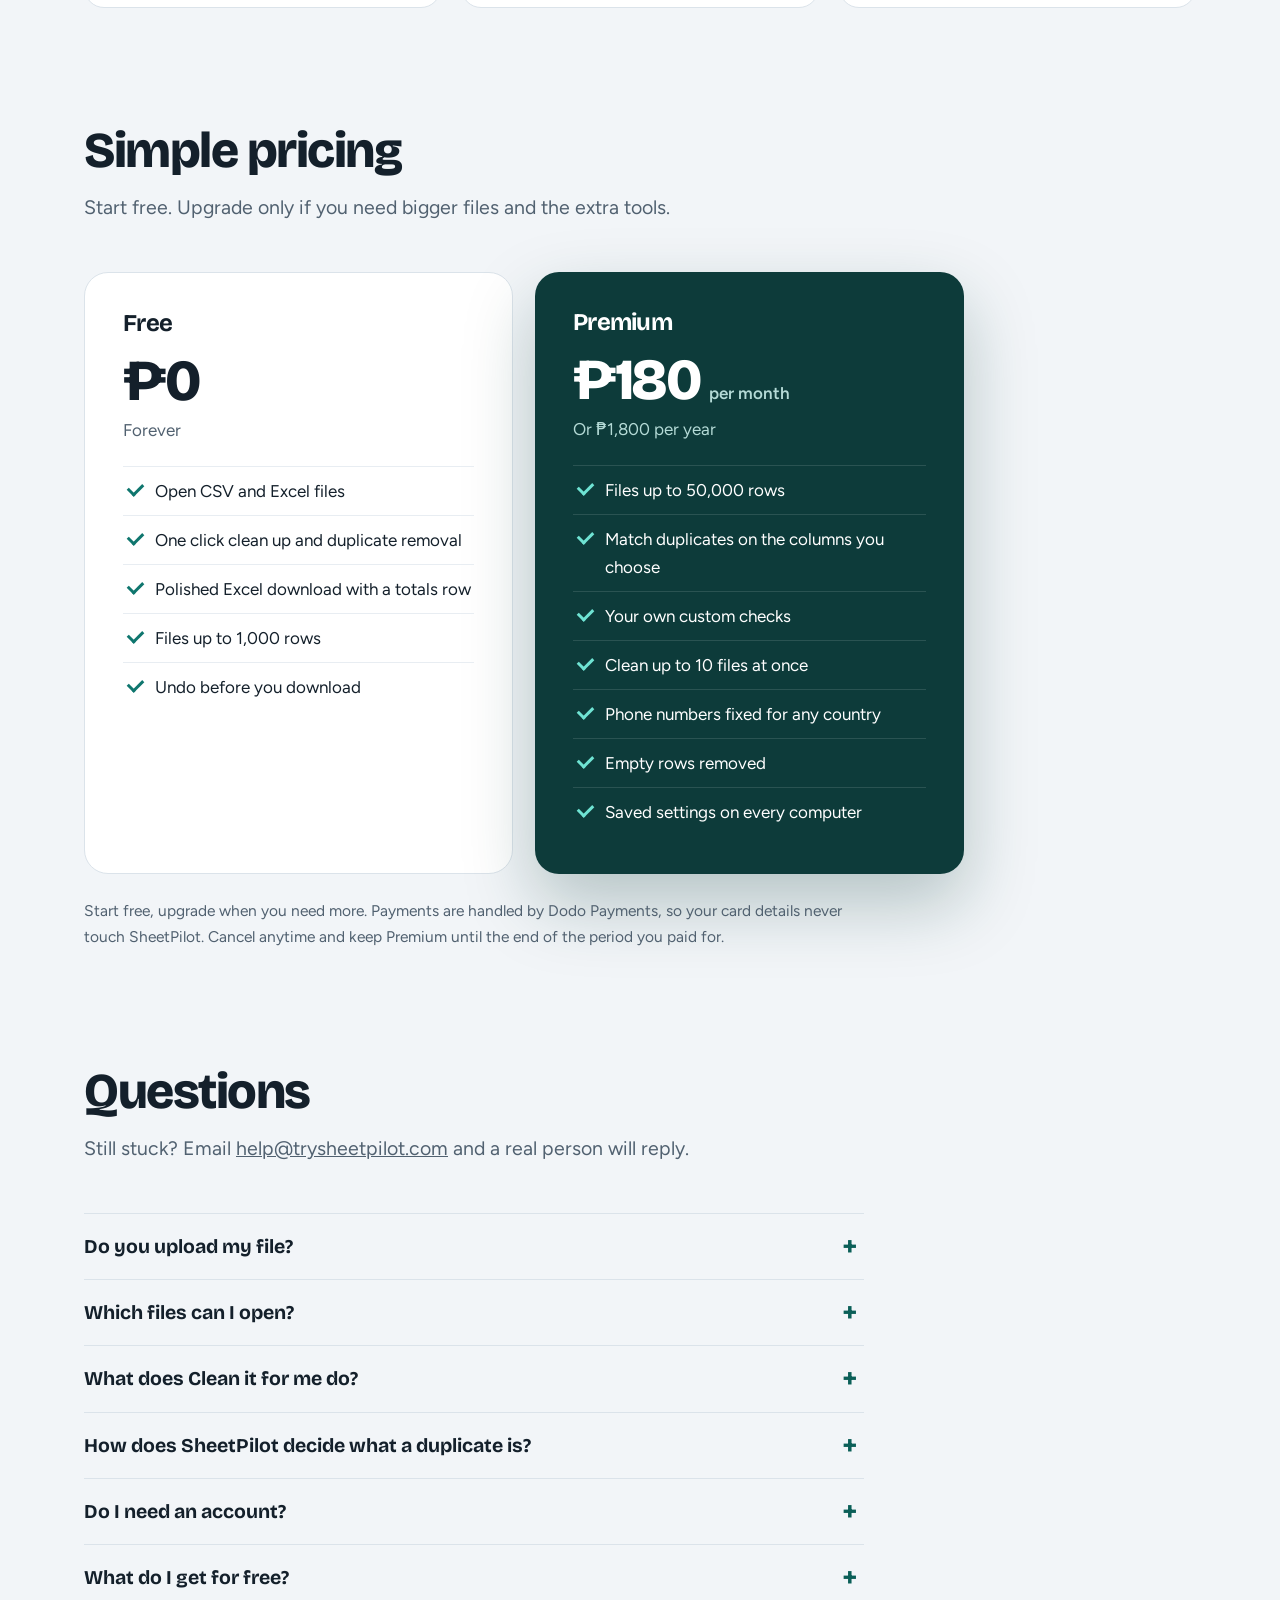
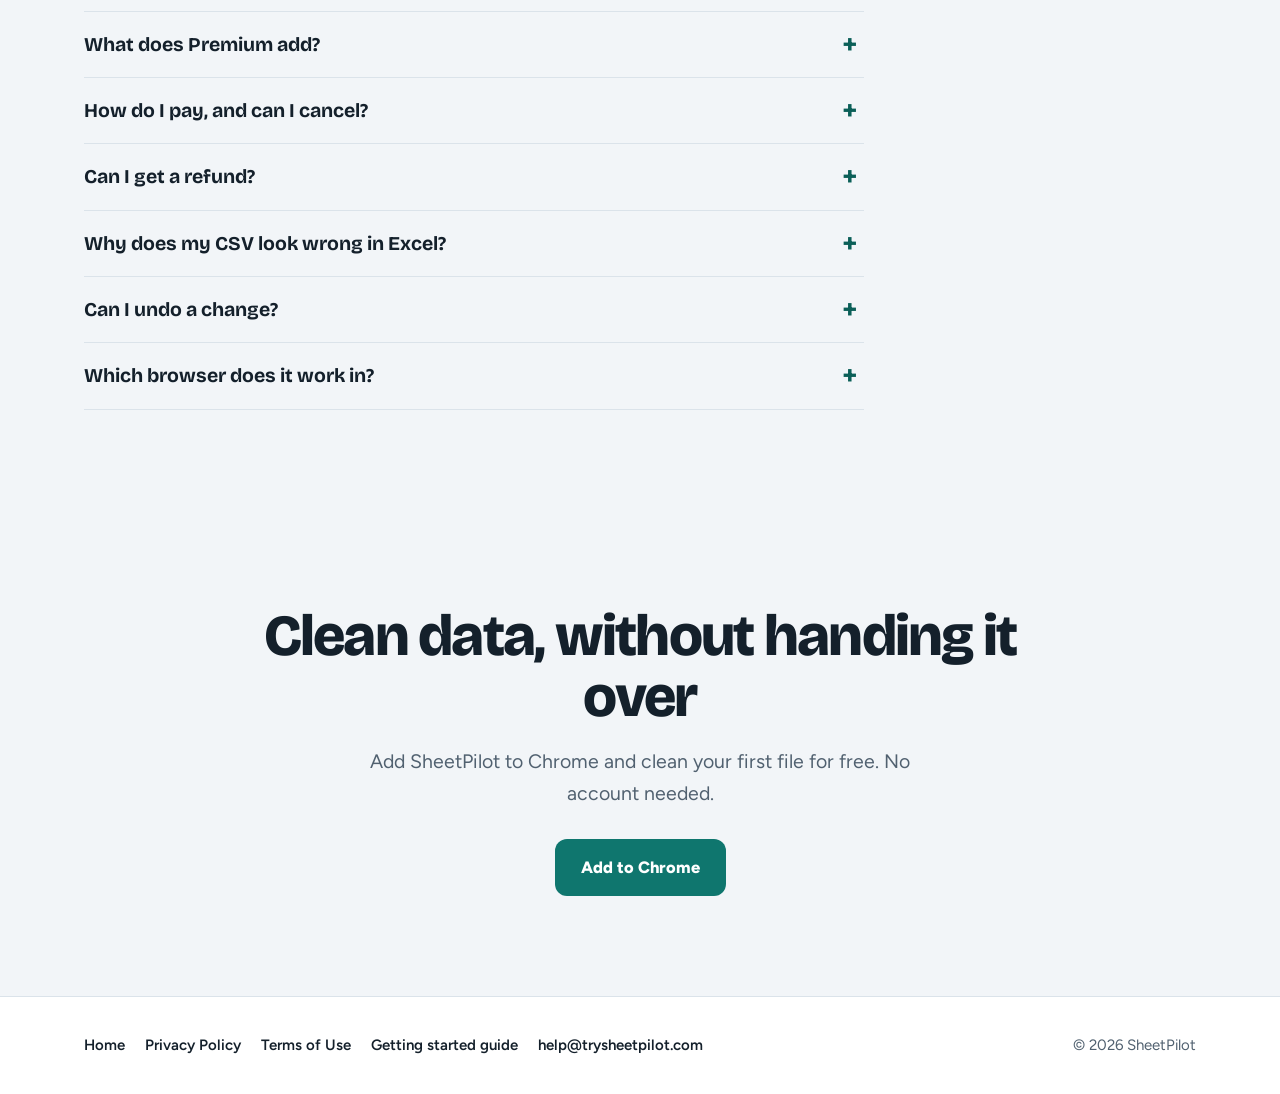
==== commit ed6cb6cd: "Add files via upload" ====
--- a/index.html
+++ b/index.html
@@ -123,7 +123,7 @@
 <div class="badge">Free Chrome extension</div>
 <h1>Clean your spreadsheets without uploading them.</h1>
 <p class="lead">SheetPilot cleans CSV and Excel files right inside Chrome. Fix duplicates and messy data in one click, then download a polished Excel file. Your customers' details stay on your own computer.</p>
-<div class="cta" id="get"><a class="btn" href="https://chromewebstore.google.com/detail/sheetpilot/ioamejcfebmjemkdodpoiffhbcgjopoa" target="_blank" rel="noopener">Add to Chrome</a><a class="btn sec" href="#how">See how it works</a></div>
+<div class="cta" id="get"><a class="btn pri" href="https://chromewebstore.google.com/detail/sheetpilot/ioamejcfebmjemkdodpoiffhbcgjopoa" target="_blank" rel="noopener">Add to Chrome</a><a class="btn sec" href="#how">See how it works</a></div>
 <p class="fine">Free to start. No account needed for your first clean file.</p></div>
 <div class="panel" role="img" aria-label="The SheetPilot side panel finding 3 duplicate rows, highlighting them, and removing them"><div class="ph"><div class="b"><img src="logo.png" alt="" width="30" height="30">SheetPilot</div><span class="tag">FREE</span></div>
 <div class="stats"><div class="stat"><small>Rows</small><strong><span class="swap"><span class="a">8</span><span class="b">5</span></span></strong></div><div class="stat"><small>Duplicates</small><strong><span class="swap"><span class="a warn">3</span><span class="b good">0</span></span></strong></div><div class="stat"><small>Issues</small><strong>0</strong></div></div>
@@ -169,4 +169,4 @@
 <details><summary>Can I undo a change?</summary><p>Yes. You review changes first, and you can undo before you download.</p></details>
 <details><summary>Which browser does it work in?</summary><p>Google Chrome.</p></details></div></div></section>
 
-<section class="end"><div class="wrap"><h2>Clean data, without handing it over</h2><p>SheetPilot is on its way to the Chrome Web Store. Want to know the day it lands? Send a quick email.</p><div class="cta"><a class="btn pri" href="mailto:help@trysheetpilot.com?subject=Tell%20me%20when%20SheetPilot%20is%20live">Email me when it is live</a></div></div></section></main><footer><div class="wrap"><div><a href="index.html">Home</a><a href="privacy.html">Privacy Policy</a><a href="terms.html">Terms of Use</a><a href="SheetPilot-Getting-Started.pdf">Getting started guide</a><a href="mailto:help@trysheetpilot.com">help@trysheetpilot.com</a></div><p>© 2026 SheetPilot</p></div></footer><script>(function(){var r=document.documentElement,t=document.querySelector('.theme');function dark(){var a=r.getAttribute('data-theme');return a?a==='dark':matchMedia('(prefers-color-scheme: dark)').matches}function paint(){if(t){var d=dark();t.textContent=d?'\u2600':'\u263E';t.setAttribute('aria-label',d?'Switch to light mode':'Switch to dark mode')}}paint();if(t)t.addEventListener('click',function(){var n=dark()?'light':'dark';r.setAttribute('data-theme',n);try{localStorage.setItem('sp-theme',n)}catch(e){}paint()})})();const b=document.querySelector('.burger'),l=document.querySelector('.links');if(b&&l){const c=()=>{l.classList.remove('open');b.setAttribute('aria-expanded','false')};b.addEventListener('click',()=>{const o=l.classList.toggle('open');b.setAttribute('aria-expanded',o)});l.addEventListener('click',e=>{if(e.target.tagName==='A')c()});document.addEventListener('keydown',e=>{if(e.key==='Escape')c()})}</script></body></html>+<section class="end"><div class="wrap"><h2>Clean data, without handing it over</h2><p>Add SheetPilot to Chrome and clean your first file for free. No account needed.</p><div class="cta"><a class="btn pri" href="https://chromewebstore.google.com/detail/sheetpilot/ioamejcfebmjemkdodpoiffhbcgjopoa" target="_blank" rel="noopener">Add to Chrome</a></div></div></section></main><footer><div class="wrap"><div><a href="index.html">Home</a><a href="privacy.html">Privacy Policy</a><a href="terms.html">Terms of Use</a><a href="SheetPilot-Getting-Started.pdf">Getting started guide</a><a href="mailto:help@trysheetpilot.com">help@trysheetpilot.com</a></div><p>© 2026 SheetPilot</p></div></footer><script>(function(){var r=document.documentElement,t=document.querySelector('.theme');function dark(){var a=r.getAttribute('data-theme');return a?a==='dark':matchMedia('(prefers-color-scheme: dark)').matches}function paint(){if(t){var d=dark();t.textContent=d?'\u2600':'\u263E';t.setAttribute('aria-label',d?'Switch to light mode':'Switch to dark mode')}}paint();if(t)t.addEventListener('click',function(){var n=dark()?'light':'dark';r.setAttribute('data-theme',n);try{localStorage.setItem('sp-theme',n)}catch(e){}paint()})})();const b=document.querySelector('.burger'),l=document.querySelector('.links');if(b&&l){const c=()=>{l.classList.remove('open');b.setAttribute('aria-expanded','false')};b.addEventListener('click',()=>{const o=l.classList.toggle('open');b.setAttribute('aria-expanded',o)});l.addEventListener('click',e=>{if(e.target.tagName==='A')c()});document.addEventListener('keydown',e=>{if(e.key==='Escape')c()})}</script></body></html>
